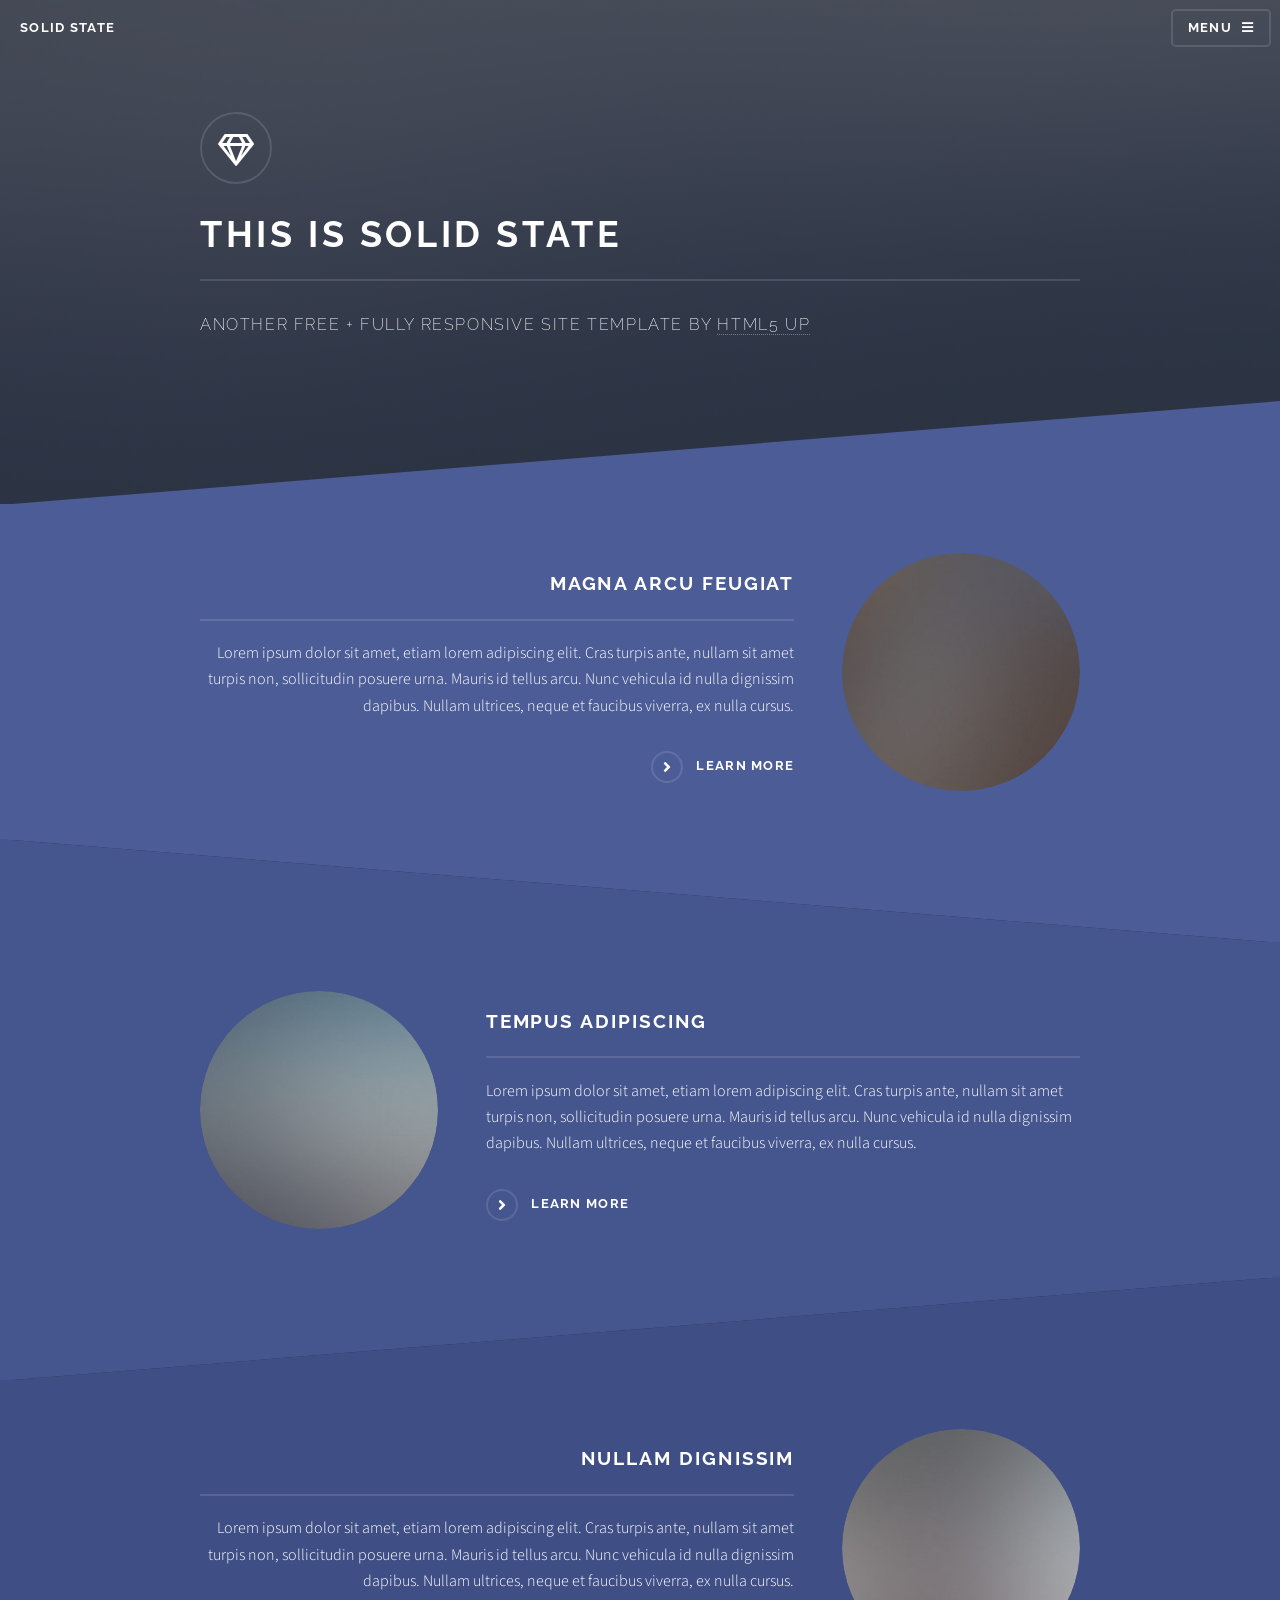
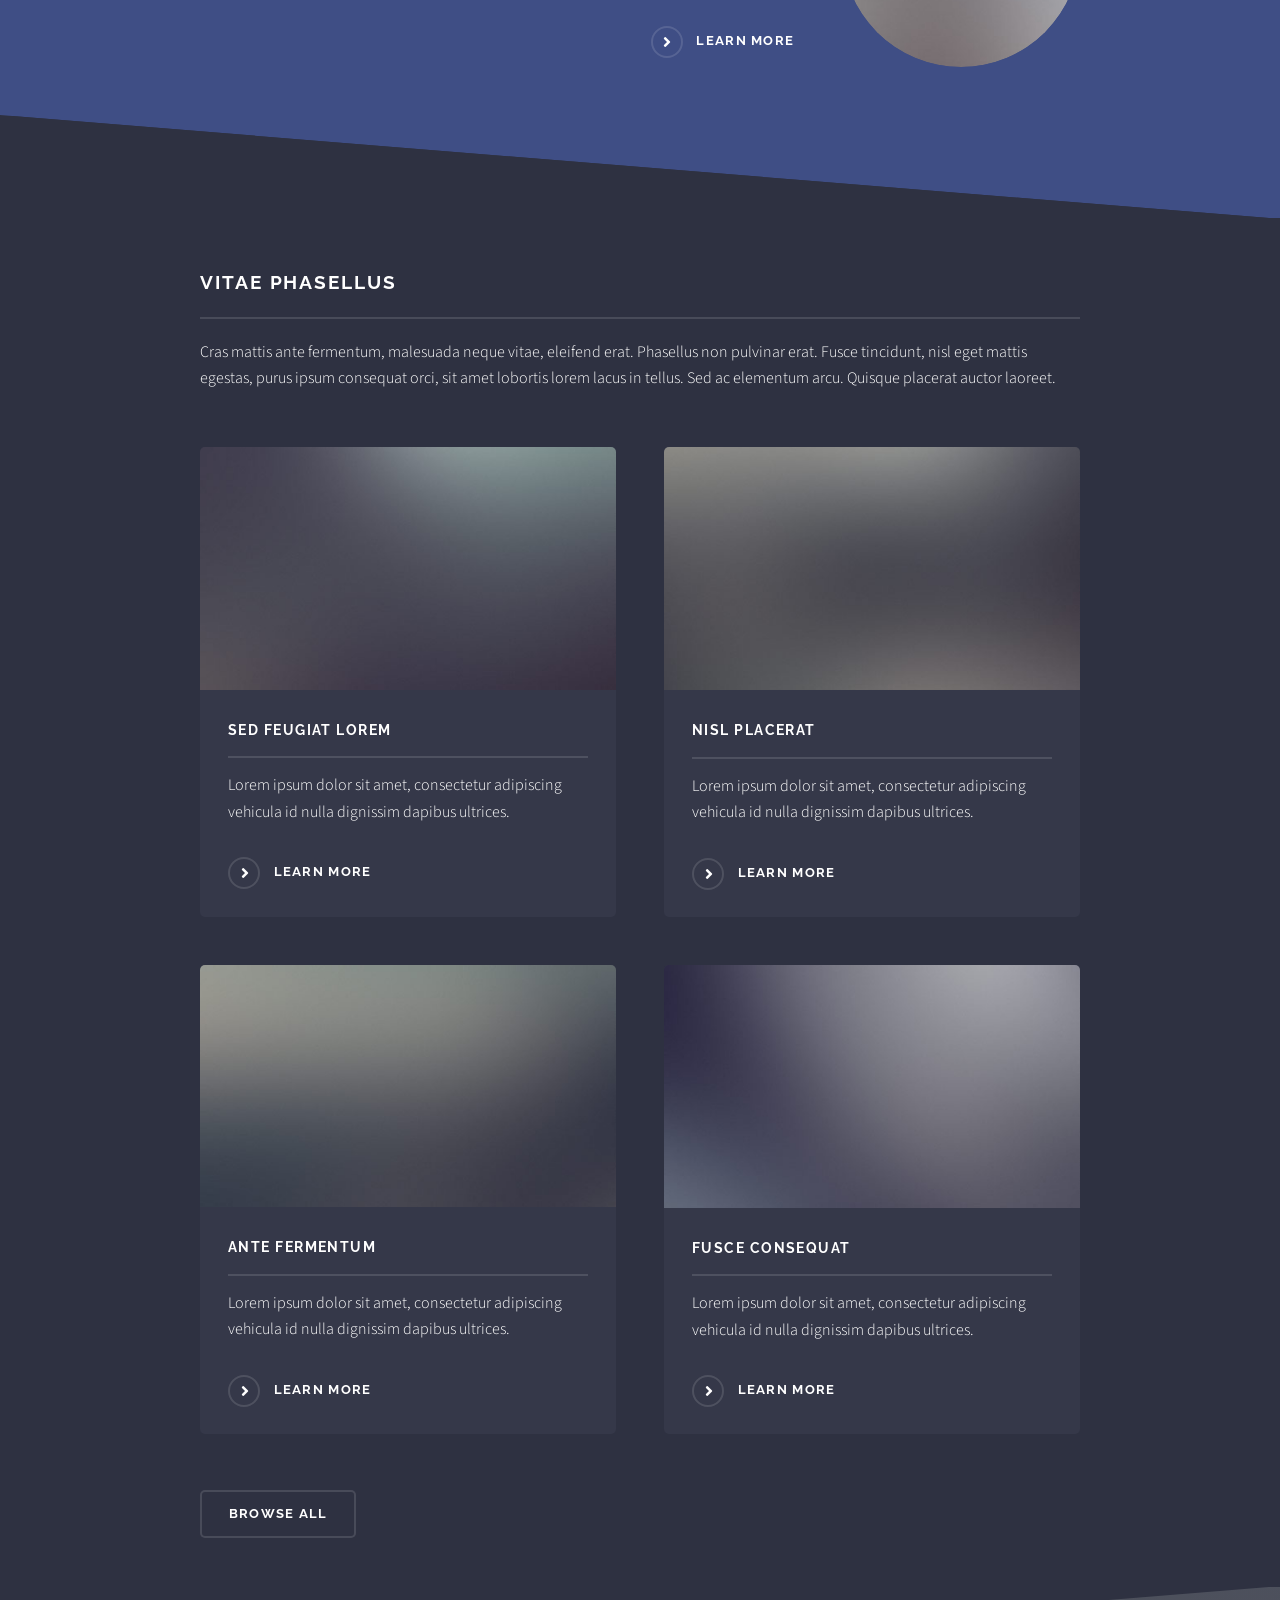
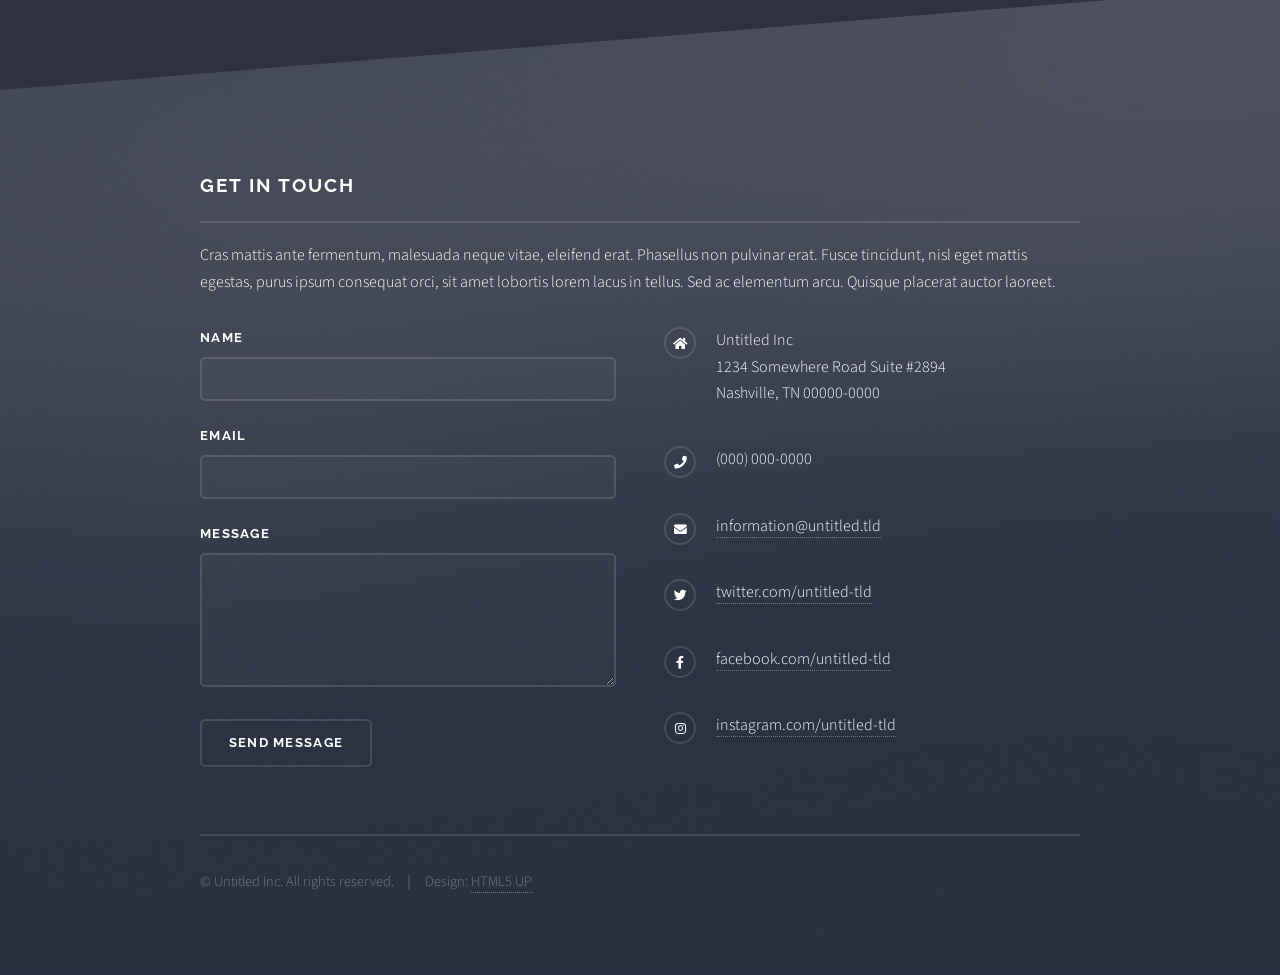
==== index.html @ 50a3f814 "First Test" ====
<!DOCTYPE HTML>
<!--
	Solid State by HTML5 UP
	html5up.net | @ajlkn
	Free for personal and commercial use under the CCA 3.0 license (html5up.net/license)
-->
<html>
	<head>
		<title>Solid State by HTML5 UP</title>
		<meta charset="utf-8" />
		<meta name="viewport" content="width=device-width, initial-scale=1, user-scalable=no" />
		<link rel="stylesheet" href="assets/css/main.css" />
		<noscript><link rel="stylesheet" href="assets/css/noscript.css" /></noscript>
	</head>
	<body class="is-preload">

		<!-- Page Wrapper -->
			<div id="page-wrapper">

				<!-- Header -->
					<header id="header" class="alt">
						<h1><a href="index.html">Solid State</a></h1>
						<nav>
							<a href="#menu">Menu</a>
						</nav>
					</header>

				<!-- Menu -->
					<nav id="menu">
						<div class="inner">
							<h2>Menu</h2>
							<ul class="links">
								<li><a href="index.html">Home</a></li>
								<li><a href="generic.html">Generic</a></li>
								<li><a href="elements.html">Elements</a></li>
								<li><a href="#">Log In</a></li>
								<li><a href="#">Sign Up</a></li>
							</ul>
							<a href="#" class="close">Close</a>
						</div>
					</nav>

				<!-- Banner -->
					<section id="banner">
						<div class="inner">
							<div class="logo"><span class="icon fa-gem"></span></div>
							<h2>This is Solid State</h2>
							<p>Another free + fully responsive site template by <a href="http://html5up.net">HTML5 UP</a></p>
						</div>
					</section>

				<!-- Wrapper -->
					<section id="wrapper">

						<!-- One -->
							<section id="one" class="wrapper spotlight style1">
								<div class="inner">
									<a href="#" class="image"><img src="images/pic01.jpg" alt="" /></a>
									<div class="content">
										<h2 class="major">Magna arcu feugiat</h2>
										<p>Lorem ipsum dolor sit amet, etiam lorem adipiscing elit. Cras turpis ante, nullam sit amet turpis non, sollicitudin posuere urna. Mauris id tellus arcu. Nunc vehicula id nulla dignissim dapibus. Nullam ultrices, neque et faucibus viverra, ex nulla cursus.</p>
										<a href="#" class="special">Learn more</a>
									</div>
								</div>
							</section>

						<!-- Two -->
							<section id="two" class="wrapper alt spotlight style2">
								<div class="inner">
									<a href="#" class="image"><img src="images/pic02.jpg" alt="" /></a>
									<div class="content">
										<h2 class="major">Tempus adipiscing</h2>
										<p>Lorem ipsum dolor sit amet, etiam lorem adipiscing elit. Cras turpis ante, nullam sit amet turpis non, sollicitudin posuere urna. Mauris id tellus arcu. Nunc vehicula id nulla dignissim dapibus. Nullam ultrices, neque et faucibus viverra, ex nulla cursus.</p>
										<a href="#" class="special">Learn more</a>
									</div>
								</div>
							</section>

						<!-- Three -->
							<section id="three" class="wrapper spotlight style3">
								<div class="inner">
									<a href="#" class="image"><img src="images/pic03.jpg" alt="" /></a>
									<div class="content">
										<h2 class="major">Nullam dignissim</h2>
										<p>Lorem ipsum dolor sit amet, etiam lorem adipiscing elit. Cras turpis ante, nullam sit amet turpis non, sollicitudin posuere urna. Mauris id tellus arcu. Nunc vehicula id nulla dignissim dapibus. Nullam ultrices, neque et faucibus viverra, ex nulla cursus.</p>
										<a href="#" class="special">Learn more</a>
									</div>
								</div>
							</section>

						<!-- Four -->
							<section id="four" class="wrapper alt style1">
								<div class="inner">
									<h2 class="major">Vitae phasellus</h2>
									<p>Cras mattis ante fermentum, malesuada neque vitae, eleifend erat. Phasellus non pulvinar erat. Fusce tincidunt, nisl eget mattis egestas, purus ipsum consequat orci, sit amet lobortis lorem lacus in tellus. Sed ac elementum arcu. Quisque placerat auctor laoreet.</p>
									<section class="features">
										<article>
											<a href="#" class="image"><img src="images/pic04.jpg" alt="" /></a>
											<h3 class="major">Sed feugiat lorem</h3>
											<p>Lorem ipsum dolor sit amet, consectetur adipiscing vehicula id nulla dignissim dapibus ultrices.</p>
											<a href="#" class="special">Learn more</a>
										</article>
										<article>
											<a href="#" class="image"><img src="images/pic05.jpg" alt="" /></a>
											<h3 class="major">Nisl placerat</h3>
											<p>Lorem ipsum dolor sit amet, consectetur adipiscing vehicula id nulla dignissim dapibus ultrices.</p>
											<a href="#" class="special">Learn more</a>
										</article>
										<article>
											<a href="#" class="image"><img src="images/pic06.jpg" alt="" /></a>
											<h3 class="major">Ante fermentum</h3>
											<p>Lorem ipsum dolor sit amet, consectetur adipiscing vehicula id nulla dignissim dapibus ultrices.</p>
											<a href="#" class="special">Learn more</a>
										</article>
										<article>
											<a href="#" class="image"><img src="images/pic07.jpg" alt="" /></a>
											<h3 class="major">Fusce consequat</h3>
											<p>Lorem ipsum dolor sit amet, consectetur adipiscing vehicula id nulla dignissim dapibus ultrices.</p>
											<a href="#" class="special">Learn more</a>
										</article>
									</section>
									<ul class="actions">
										<li><a href="#" class="button">Browse All</a></li>
									</ul>
								</div>
							</section>

					</section>

				<!-- Footer -->
					<section id="footer">
						<div class="inner">
							<h2 class="major">Get in touch</h2>
							<p>Cras mattis ante fermentum, malesuada neque vitae, eleifend erat. Phasellus non pulvinar erat. Fusce tincidunt, nisl eget mattis egestas, purus ipsum consequat orci, sit amet lobortis lorem lacus in tellus. Sed ac elementum arcu. Quisque placerat auctor laoreet.</p>
							<form method="post" action="#">
								<div class="fields">
									<div class="field">
										<label for="name">Name</label>
										<input type="text" name="name" id="name" />
									</div>
									<div class="field">
										<label for="email">Email</label>
										<input type="email" name="email" id="email" />
									</div>
									<div class="field">
										<label for="message">Message</label>
										<textarea name="message" id="message" rows="4"></textarea>
									</div>
								</div>
								<ul class="actions">
									<li><input type="submit" value="Send Message" /></li>
								</ul>
							</form>
							<ul class="contact">
								<li class="icon solid fa-home">
									Untitled Inc<br />
									1234 Somewhere Road Suite #2894<br />
									Nashville, TN 00000-0000
								</li>
								<li class="icon solid fa-phone">(000) 000-0000</li>
								<li class="icon solid fa-envelope"><a href="#">information@untitled.tld</a></li>
								<li class="icon brands fa-twitter"><a href="#">twitter.com/untitled-tld</a></li>
								<li class="icon brands fa-facebook-f"><a href="#">facebook.com/untitled-tld</a></li>
								<li class="icon brands fa-instagram"><a href="#">instagram.com/untitled-tld</a></li>
							</ul>
							<ul class="copyright">
								<li>&copy; Untitled Inc. All rights reserved.</li><li>Design: <a href="http://html5up.net">HTML5 UP</a></li>
							</ul>
						</div>
					</section>

			</div>

		<!-- Scripts -->
			<script src="assets/js/jquery.min.js"></script>
			<script src="assets/js/jquery.scrollex.min.js"></script>
			<script src="assets/js/browser.min.js"></script>
			<script src="assets/js/breakpoints.min.js"></script>
			<script src="assets/js/util.js"></script>
			<script src="assets/js/main.js"></script>

	</body>
</html>
---- assets/css/main.css ----
@import url(fontawesome-all.min.css);
@import url("https://fonts.googleapis.com/css?family=Raleway:200,700|Source+Sans+Pro:300,600,300italic,600italic");

/*
	Solid State by HTML5 UP
	html5up.net | @ajlkn
	Free for personal and commercial use under the CCA 3.0 license (html5up.net/license)
*/

html, body, div, span, applet, object,
iframe, h1, h2, h3, h4, h5, h6, p, blockquote,
pre, a, abbr, acronym, address, big, cite,
code, del, dfn, em, img, ins, kbd, q, s, samp,
small, strike, strong, sub, sup, tt, var, b,
u, i, center, dl, dt, dd, ol, ul, li, fieldset,
form, label, legend, table, caption, tbody,
tfoot, thead, tr, th, td, article, aside,
canvas, details, embed, figure, figcaption,
footer, header, hgroup, menu, nav, output, ruby,
section, summary, time, mark, audio, video {
	margin: 0;
	padding: 0;
	border: 0;
	font-size: 100%;
	font: inherit;
	vertical-align: baseline;}

article, aside, details, figcaption, figure,
footer, header, hgroup, menu, nav, section {
	display: block;}

body {
	line-height: 1;
}

ol, ul {
	list-style: none;
}

blockquote, q {
	quotes: none;
}

	blockquote:before, blockquote:after, q:before, q:after {
		content: '';
		content: none;
	}

table {
	border-collapse: collapse;
	border-spacing: 0;
}

body {
	-webkit-text-size-adjust: none;
}

mark {
	background-color: transparent;
	color: inherit;
}

input::-moz-focus-inner {
	border: 0;
	padding: 0;
}

input, select, textarea {
	-moz-appearance: none;
	-webkit-appearance: none;
	-ms-appearance: none;
	appearance: none;
}

/* Basic */

	@-ms-viewport {
		width: device-width;
	}

	body {
		-ms-overflow-style: scrollbar;
	}

	@media screen and (max-width: 480px) {

		html, body {
			min-width: 320px;
		}

	}

	html {
		box-sizing: border-box;
	}

	*, *:before, *:after {
		box-sizing: inherit;
	}

	body {
		background-color: #2e3141;
		background-image: linear-gradient(to top, rgba(46, 49, 65, 0.8), rgba(46, 49, 65, 0.8)), url("../../images/bg.jpg");
		background-size: auto, cover;
		background-attachment: fixed, fixed;
		background-position: center, center;
	}

		body.is-preload *, body.is-preload *:before, body.is-preload *:after {
			-moz-animation: none !important;
			-webkit-animation: none !important;
			-ms-animation: none !important;
			animation: none !important;
			-moz-transition: none !important;
			-webkit-transition: none !important;
			-ms-transition: none !important;
			transition: none !important;
		}

/* Type */

	body, input, select, textarea {
		color: #ffffff;
		font-family: "Source Sans Pro", Helvetica, sans-serif;
		font-size: 16.5pt;
		font-weight: 300;
		line-height: 1.65;
	}

		@media screen and (max-width: 1680px) {

			body, input, select, textarea {
				font-size: 13pt;
			}

		}

		@media screen and (max-width: 1280px) {

			body, input, select, textarea {
				font-size: 12pt;
			}

		}

		@media screen and (max-width: 980px) {

			body, input, select, textarea {
				font-size: 12pt;
			}

		}

		@media screen and (max-width: 736px) {

			body, input, select, textarea {
				font-size: 12pt;
			}

		}

		@media screen and (max-width: 480px) {

			body, input, select, textarea {
				font-size: 12pt;
			}

		}

	a {
		-moz-transition: color 0.2s ease-in-out, border-bottom-color 0.2s ease-in-out;
		-webkit-transition: color 0.2s ease-in-out, border-bottom-color 0.2s ease-in-out;
		-ms-transition: color 0.2s ease-in-out, border-bottom-color 0.2s ease-in-out;
		transition: color 0.2s ease-in-out, border-bottom-color 0.2s ease-in-out;
		border-bottom: dotted 1px rgba(255, 255, 255, 0.35);
		color: #ffffff;
		text-decoration: none;
	}

		a:hover {
			border-bottom-color: transparent;
			color: #ffffff !important;
		}

		a.special:not(.button) {
			text-decoration: none;
			border-bottom: 0;
			display: block;
			font-family: Raleway, Helvetica, sans-serif;
			font-size: 0.8em;
			font-weight: 700;
			letter-spacing: 0.1em;
			margin: 0 0 2em 0;
			text-transform: uppercase;
		}

			a.special:not(.button):before {
				-moz-osx-font-smoothing: grayscale;
				-webkit-font-smoothing: antialiased;
				display: inline-block;
				font-style: normal;
				font-variant: normal;
				text-rendering: auto;
				line-height: 1;
				text-transform: none !important;
				font-family: 'Font Awesome 5 Free';
				font-weight: 900;
			}

			a.special:not(.button):before {
				-moz-transition: background-color 0.2s ease-in-out;
				-webkit-transition: background-color 0.2s ease-in-out;
				-ms-transition: background-color 0.2s ease-in-out;
				transition: background-color 0.2s ease-in-out;
				border-radius: 100%;
				border: solid 2px rgba(255, 255, 255, 0.125);
				content: '\f105';
				display: inline-block;
				font-size: 1.25em;
				height: 2em;
				line-height: 1.75em;
				margin-right: 0.85em;
				text-align: center;
				text-indent: 0.15em;
				vertical-align: middle;
				width: 2em;
			}

			a.special:not(.button):hover:before {
				background-color: rgba(255, 255, 255, 0.025);
			}

			a.special:not(.button):active:before {
				background-color: rgba(255, 255, 255, 0.075);
			}

	strong, b {
		color: #ffffff;
		font-weight: 600;
	}

	em, i {
		font-style: italic;
	}

	p {
		margin: 0 0 2em 0;
	}

	h1, h2, h3, h4, h5, h6 {
		color: #ffffff;
		font-family: Raleway, Helvetica, sans-serif;
		font-weight: 700;
		letter-spacing: 0.1em;
		margin: 0 0 1em 0;
		text-transform: uppercase;
	}

		h1 a, h2 a, h3 a, h4 a, h5 a, h6 a {
			color: inherit;
			text-decoration: none;
			border-bottom: 0;
		}

		h1 span, h2 span, h3 span, h4 span, h5 span, h6 span {
			font-weight: 200;
		}

		h1.major, h2.major, h3.major, h4.major, h5.major, h6.major {
			padding-bottom: 1em;
			border-bottom: solid 2px rgba(255, 255, 255, 0.125);
		}

	h2 {
		font-size: 1.2em;
	}

	h3 {
		font-size: 0.9em;
	}

	h4 {
		font-size: 0.7em;
	}

	h5 {
		font-size: 0.7em;
	}

	h6 {
		font-size: 0.7em;
	}

	@media screen and (max-width: 736px) {

		h2 {
			font-size: 1em;
		}

		h3 {
			font-size: 0.8em;
		}

	}

	sub {
		font-size: 0.8em;
		position: relative;
		top: 0.5em;
	}

	sup {
		font-size: 0.8em;
		position: relative;
		top: -0.5em;
	}

	blockquote {
		border-left: solid 4px rgba(255, 255, 255, 0.125);
		font-style: italic;
		margin: 0 0 2em 0;
		padding: 0.5em 0 0.5em 2em;
	}

	code {
		background: rgba(255, 255, 255, 0.025);
		border-radius: 5px;
		border: solid 2px rgba(255, 255, 255, 0.125);
		font-family: "Courier New", monospace;
		font-size: 0.9em;
		margin: 0 0.25em;
		padding: 0.25em 0.65em;
	}

	pre {
		-webkit-overflow-scrolling: touch;
		font-family: "Courier New", monospace;
		font-size: 0.9em;
		margin: 0 0 2em 0;
	}

		pre code {
			display: block;
			line-height: 1.75em;
			padding: 1em 1.5em;
			overflow-x: auto;
		}

	hr {
		border: 0;
		border-bottom: solid 2px rgba(255, 255, 255, 0.125);
		margin: 2.5em 0;
	}

		hr.major {
			margin: 4em 0;
		}

	.align-left {
		text-align: left;
	}

	.align-center {
		text-align: center;
	}

	.align-right {
		text-align: right;
	}

/* Row */

	.row {
		display: flex;
		flex-wrap: wrap;
		box-sizing: border-box;
		align-items: stretch;
	}

		.row > * {
			box-sizing: border-box;
		}

		.row.gtr-uniform > * > :last-child {
			margin-bottom: 0;
		}

		.row.aln-left {
			justify-content: flex-start;
		}

		.row.aln-center {
			justify-content: center;
		}

		.row.aln-right {
			justify-content: flex-end;
		}

		.row.aln-top {
			align-items: flex-start;
		}

		.row.aln-middle {
			align-items: center;
		}

		.row.aln-bottom {
			align-items: flex-end;
		}

		.row > .imp {
			order: -1;
		}

		.row > .col-1 {
			width: 8.33333%;
		}

		.row > .off-1 {
			margin-left: 8.33333%;
		}

		.row > .col-2 {
			width: 16.66667%;
		}

		.row > .off-2 {
			margin-left: 16.66667%;
		}

		.row > .col-3 {
			width: 25%;
		}

		.row > .off-3 {
			margin-left: 25%;
		}

		.row > .col-4 {
			width: 33.33333%;
		}

		.row > .off-4 {
			margin-left: 33.33333%;
		}

		.row > .col-5 {
			width: 41.66667%;
		}

		.row > .off-5 {
			margin-left: 41.66667%;
		}

		.row > .col-6 {
			width: 50%;
		}

		.row > .off-6 {
			margin-left: 50%;
		}

		.row > .col-7 {
			width: 58.33333%;
		}

		.row > .off-7 {
			margin-left: 58.33333%;
		}

		.row > .col-8 {
			width: 66.66667%;
		}

		.row > .off-8 {
			margin-left: 66.66667%;
		}

		.row > .col-9 {
			width: 75%;
		}

		.row > .off-9 {
			margin-left: 75%;
		}

		.row > .col-10 {
			width: 83.33333%;
		}

		.row > .off-10 {
			margin-left: 83.33333%;
		}

		.row > .col-11 {
			width: 91.66667%;
		}

		.row > .off-11 {
			margin-left: 91.66667%;
		}

		.row > .col-12 {
			width: 100%;
		}

		.row > .off-12 {
			margin-left: 100%;
		}

		.row.gtr-0 {
			margin-top: 0;
			margin-left: 0em;
		}

			.row.gtr-0 > * {
				padding: 0 0 0 0em;
			}

			.row.gtr-0.gtr-uniform {
				margin-top: 0em;
			}

				.row.gtr-0.gtr-uniform > * {
					padding-top: 0em;
				}

		.row.gtr-25 {
			margin-top: 0;
			margin-left: -0.4375em;
		}

			.row.gtr-25 > * {
				padding: 0 0 0 0.4375em;
			}

			.row.gtr-25.gtr-uniform {
				margin-top: -0.4375em;
			}

				.row.gtr-25.gtr-uniform > * {
					padding-top: 0.4375em;
				}

		.row.gtr-50 {
			margin-top: 0;
			margin-left: -0.875em;
		}

			.row.gtr-50 > * {
				padding: 0 0 0 0.875em;
			}

			.row.gtr-50.gtr-uniform {
				margin-top: -0.875em;
			}

				.row.gtr-50.gtr-uniform > * {
					padding-top: 0.875em;
				}

		.row {
			margin-top: 0;
			margin-left: -1.75em;
		}

			.row > * {
				padding: 0 0 0 1.75em;
			}

			.row.gtr-uniform {
				margin-top: -1.75em;
			}

				.row.gtr-uniform > * {
					padding-top: 1.75em;
				}

		.row.gtr-150 {
			margin-top: 0;
			margin-left: -2.625em;
		}

			.row.gtr-150 > * {
				padding: 0 0 0 2.625em;
			}

			.row.gtr-150.gtr-uniform {
				margin-top: -2.625em;
			}

				.row.gtr-150.gtr-uniform > * {
					padding-top: 2.625em;
				}

		.row.gtr-200 {
			margin-top: 0;
			margin-left: -3.5em;
		}

			.row.gtr-200 > * {
				padding: 0 0 0 3.5em;
			}

			.row.gtr-200.gtr-uniform {
				margin-top: -3.5em;
			}

				.row.gtr-200.gtr-uniform > * {
					padding-top: 3.5em;
				}

		@media screen and (max-width: 1680px) {

			.row {
				display: flex;
				flex-wrap: wrap;
				box-sizing: border-box;
				align-items: stretch;
			}

				.row > * {
					box-sizing: border-box;
				}

				.row.gtr-uniform > * > :last-child {
					margin-bottom: 0;
				}

				.row.aln-left {
					justify-content: flex-start;
				}

				.row.aln-center {
					justify-content: center;
				}

				.row.aln-right {
					justify-content: flex-end;
				}

				.row.aln-top {
					align-items: flex-start;
				}

				.row.aln-middle {
					align-items: center;
				}

				.row.aln-bottom {
					align-items: flex-end;
				}

				.row > .imp-xlarge {
					order: -1;
				}

				.row > .col-1-xlarge {
					width: 8.33333%;
				}

				.row > .off-1-xlarge {
					margin-left: 8.33333%;
				}

				.row > .col-2-xlarge {
					width: 16.66667%;
				}

				.row > .off-2-xlarge {
					margin-left: 16.66667%;
				}

				.row > .col-3-xlarge {
					width: 25%;
				}

				.row > .off-3-xlarge {
					margin-left: 25%;
				}

				.row > .col-4-xlarge {
					width: 33.33333%;
				}

				.row > .off-4-xlarge {
					margin-left: 33.33333%;
				}

				.row > .col-5-xlarge {
					width: 41.66667%;
				}

				.row > .off-5-xlarge {
					margin-left: 41.66667%;
				}

				.row > .col-6-xlarge {
					width: 50%;
				}

				.row > .off-6-xlarge {
					margin-left: 50%;
				}

				.row > .col-7-xlarge {
					width: 58.33333%;
				}

				.row > .off-7-xlarge {
					margin-left: 58.33333%;
				}

				.row > .col-8-xlarge {
					width: 66.66667%;
				}

				.row > .off-8-xlarge {
					margin-left: 66.66667%;
				}

				.row > .col-9-xlarge {
					width: 75%;
				}

				.row > .off-9-xlarge {
					margin-left: 75%;
				}

				.row > .col-10-xlarge {
					width: 83.33333%;
				}

				.row > .off-10-xlarge {
					margin-left: 83.33333%;
				}

				.row > .col-11-xlarge {
					width: 91.66667%;
				}

				.row > .off-11-xlarge {
					margin-left: 91.66667%;
				}

				.row > .col-12-xlarge {
					width: 100%;
				}

				.row > .off-12-xlarge {
					margin-left: 100%;
				}

				.row.gtr-0 {
					margin-top: 0;
					margin-left: 0em;
				}

					.row.gtr-0 > * {
						padding: 0 0 0 0em;
					}

					.row.gtr-0.gtr-uniform {
						margin-top: 0em;
					}

						.row.gtr-0.gtr-uniform > * {
							padding-top: 0em;
						}

				.row.gtr-25 {
					margin-top: 0;
					margin-left: -0.4375em;
				}

					.row.gtr-25 > * {
						padding: 0 0 0 0.4375em;
					}

					.row.gtr-25.gtr-uniform {
						margin-top: -0.4375em;
					}

						.row.gtr-25.gtr-uniform > * {
							padding-top: 0.4375em;
						}

				.row.gtr-50 {
					margin-top: 0;
					margin-left: -0.875em;
				}

					.row.gtr-50 > * {
						padding: 0 0 0 0.875em;
					}

					.row.gtr-50.gtr-uniform {
						margin-top: -0.875em;
					}

						.row.gtr-50.gtr-uniform > * {
							padding-top: 0.875em;
						}

				.row {
					margin-top: 0;
					margin-left: -1.75em;
				}

					.row > * {
						padding: 0 0 0 1.75em;
					}

					.row.gtr-uniform {
						margin-top: -1.75em;
					}

						.row.gtr-uniform > * {
							padding-top: 1.75em;
						}

				.row.gtr-150 {
					margin-top: 0;
					margin-left: -2.625em;
				}

					.row.gtr-150 > * {
						padding: 0 0 0 2.625em;
					}

					.row.gtr-150.gtr-uniform {
						margin-top: -2.625em;
					}

						.row.gtr-150.gtr-uniform > * {
							padding-top: 2.625em;
						}

				.row.gtr-200 {
					margin-top: 0;
					margin-left: -3.5em;
				}

					.row.gtr-200 > * {
						padding: 0 0 0 3.5em;
					}

					.row.gtr-200.gtr-uniform {
						margin-top: -3.5em;
					}

						.row.gtr-200.gtr-uniform > * {
							padding-top: 3.5em;
						}

		}

		@media screen and (max-width: 1280px) {

			.row {
				display: flex;
				flex-wrap: wrap;
				box-sizing: border-box;
				align-items: stretch;
			}

				.row > * {
					box-sizing: border-box;
				}

				.row.gtr-uniform > * > :last-child {
					margin-bottom: 0;
				}

				.row.aln-left {
					justify-content: flex-start;
				}

				.row.aln-center {
					justify-content: center;
				}

				.row.aln-right {
					justify-content: flex-end;
				}

				.row.aln-top {
					align-items: flex-start;
				}

				.row.aln-middle {
					align-items: center;
				}

				.row.aln-bottom {
					align-items: flex-end;
				}

				.row > .imp-large {
					order: -1;
				}

				.row > .col-1-large {
					width: 8.33333%;
				}

				.row > .off-1-large {
					margin-left: 8.33333%;
				}

				.row > .col-2-large {
					width: 16.66667%;
				}

				.row > .off-2-large {
					margin-left: 16.66667%;
				}

				.row > .col-3-large {
					width: 25%;
				}

				.row > .off-3-large {
					margin-left: 25%;
				}

				.row > .col-4-large {
					width: 33.33333%;
				}

				.row > .off-4-large {
					margin-left: 33.33333%;
				}

				.row > .col-5-large {
					width: 41.66667%;
				}

				.row > .off-5-large {
					margin-left: 41.66667%;
				}

				.row > .col-6-large {
					width: 50%;
				}

				.row > .off-6-large {
					margin-left: 50%;
				}

				.row > .col-7-large {
					width: 58.33333%;
				}

				.row > .off-7-large {
					margin-left: 58.33333%;
				}

				.row > .col-8-large {
					width: 66.66667%;
				}

				.row > .off-8-large {
					margin-left: 66.66667%;
				}

				.row > .col-9-large {
					width: 75%;
				}

				.row > .off-9-large {
					margin-left: 75%;
				}

				.row > .col-10-large {
					width: 83.33333%;
				}

				.row > .off-10-large {
					margin-left: 83.33333%;
				}

				.row > .col-11-large {
					width: 91.66667%;
				}

				.row > .off-11-large {
					margin-left: 91.66667%;
				}

				.row > .col-12-large {
					width: 100%;
				}

				.row > .off-12-large {
					margin-left: 100%;
				}

				.row.gtr-0 {
					margin-top: 0;
					margin-left: 0em;
				}

					.row.gtr-0 > * {
						padding: 0 0 0 0em;
					}

					.row.gtr-0.gtr-uniform {
						margin-top: 0em;
					}

						.row.gtr-0.gtr-uniform > * {
							padding-top: 0em;
						}

				.row.gtr-25 {
					margin-top: 0;
					margin-left: -0.4375em;
				}

					.row.gtr-25 > * {
						padding: 0 0 0 0.4375em;
					}

					.row.gtr-25.gtr-uniform {
						margin-top: -0.4375em;
					}

						.row.gtr-25.gtr-uniform > * {
							padding-top: 0.4375em;
						}

				.row.gtr-50 {
					margin-top: 0;
					margin-left: -0.875em;
				}

					.row.gtr-50 > * {
						padding: 0 0 0 0.875em;
					}

					.row.gtr-50.gtr-uniform {
						margin-top: -0.875em;
					}

						.row.gtr-50.gtr-uniform > * {
							padding-top: 0.875em;
						}

				.row {
					margin-top: 0;
					margin-left: -1.75em;
				}

					.row > * {
						padding: 0 0 0 1.75em;
					}

					.row.gtr-uniform {
						margin-top: -1.75em;
					}

						.row.gtr-uniform > * {
							padding-top: 1.75em;
						}

				.row.gtr-150 {
					margin-top: 0;
					margin-left: -2.625em;
				}

					.row.gtr-150 > * {
						padding: 0 0 0 2.625em;
					}

					.row.gtr-150.gtr-uniform {
						margin-top: -2.625em;
					}

						.row.gtr-150.gtr-uniform > * {
							padding-top: 2.625em;
						}

				.row.gtr-200 {
					margin-top: 0;
					margin-left: -3.5em;
				}

					.row.gtr-200 > * {
						padding: 0 0 0 3.5em;
					}

					.row.gtr-200.gtr-uniform {
						margin-top: -3.5em;
					}

						.row.gtr-200.gtr-uniform > * {
							padding-top: 3.5em;
						}

		}

		@media screen and (max-width: 980px) {

			.row {
				display: flex;
				flex-wrap: wrap;
				box-sizing: border-box;
				align-items: stretch;
			}

				.row > * {
					box-sizing: border-box;
				}

				.row.gtr-uniform > * > :last-child {
					margin-bottom: 0;
				}

				.row.aln-left {
					justify-content: flex-start;
				}

				.row.aln-center {
					justify-content: center;
				}

				.row.aln-right {
					justify-content: flex-end;
				}

				.row.aln-top {
					align-items: flex-start;
				}

				.row.aln-middle {
					align-items: center;
				}

				.row.aln-bottom {
					align-items: flex-end;
				}

				.row > .imp-medium {
					order: -1;
				}

				.row > .col-1-medium {
					width: 8.33333%;
				}

				.row > .off-1-medium {
					margin-left: 8.33333%;
				}

				.row > .col-2-medium {
					width: 16.66667%;
				}

				.row > .off-2-medium {
					margin-left: 16.66667%;
				}

				.row > .col-3-medium {
					width: 25%;
				}

				.row > .off-3-medium {
					margin-left: 25%;
				}

				.row > .col-4-medium {
					width: 33.33333%;
				}

				.row > .off-4-medium {
					margin-left: 33.33333%;
				}

				.row > .col-5-medium {
					width: 41.66667%;
				}

				.row > .off-5-medium {
					margin-left: 41.66667%;
				}

				.row > .col-6-medium {
					width: 50%;
				}

				.row > .off-6-medium {
					margin-left: 50%;
				}

				.row > .col-7-medium {
					width: 58.33333%;
				}

				.row > .off-7-medium {
					margin-left: 58.33333%;
				}

				.row > .col-8-medium {
					width: 66.66667%;
				}

				.row > .off-8-medium {
					margin-left: 66.66667%;
				}

				.row > .col-9-medium {
					width: 75%;
				}

				.row > .off-9-medium {
					margin-left: 75%;
				}

				.row > .col-10-medium {
					width: 83.33333%;
				}

				.row > .off-10-medium {
					margin-left: 83.33333%;
				}

				.row > .col-11-medium {
					width: 91.66667%;
				}

				.row > .off-11-medium {
					margin-left: 91.66667%;
				}

				.row > .col-12-medium {
					width: 100%;
				}

				.row > .off-12-medium {
					margin-left: 100%;
				}

				.row.gtr-0 {
					margin-top: 0;
					margin-left: 0em;
				}

					.row.gtr-0 > * {
						padding: 0 0 0 0em;
					}

					.row.gtr-0.gtr-uniform {
						margin-top: 0em;
					}

						.row.gtr-0.gtr-uniform > * {
							padding-top: 0em;
						}

				.row.gtr-25 {
					margin-top: 0;
					margin-left: -0.4375em;
				}

					.row.gtr-25 > * {
						padding: 0 0 0 0.4375em;
					}

					.row.gtr-25.gtr-uniform {
						margin-top: -0.4375em;
					}

						.row.gtr-25.gtr-uniform > * {
							padding-top: 0.4375em;
						}

				.row.gtr-50 {
					margin-top: 0;
					margin-left: -0.875em;
				}

					.row.gtr-50 > * {
						padding: 0 0 0 0.875em;
					}

					.row.gtr-50.gtr-uniform {
						margin-top: -0.875em;
					}

						.row.gtr-50.gtr-uniform > * {
							padding-top: 0.875em;
						}

				.row {
					margin-top: 0;
					margin-left: -1.75em;
				}

					.row > * {
						padding: 0 0 0 1.75em;
					}

					.row.gtr-uniform {
						margin-top: -1.75em;
					}

						.row.gtr-uniform > * {
							padding-top: 1.75em;
						}

				.row.gtr-150 {
					margin-top: 0;
					margin-left: -2.625em;
				}

					.row.gtr-150 > * {
						padding: 0 0 0 2.625em;
					}

					.row.gtr-150.gtr-uniform {
						margin-top: -2.625em;
					}

						.row.gtr-150.gtr-uniform > * {
							padding-top: 2.625em;
						}

				.row.gtr-200 {
					margin-top: 0;
					margin-left: -3.5em;
				}

					.row.gtr-200 > * {
						padding: 0 0 0 3.5em;
					}

					.row.gtr-200.gtr-uniform {
						margin-top: -3.5em;
					}

						.row.gtr-200.gtr-uniform > * {
							padding-top: 3.5em;
						}

		}

		@media screen and (max-width: 736px) {

			.row {
				display: flex;
				flex-wrap: wrap;
				box-sizing: border-box;
				align-items: stretch;
			}

				.row > * {
					box-sizing: border-box;
				}

				.row.gtr-uniform > * > :last-child {
					margin-bottom: 0;
				}

				.row.aln-left {
					justify-content: flex-start;
				}

				.row.aln-center {
					justify-content: center;
				}

				.row.aln-right {
					justify-content: flex-end;
				}

				.row.aln-top {
					align-items: flex-start;
				}

				.row.aln-middle {
					align-items: center;
				}

				.row.aln-bottom {
					align-items: flex-end;
				}

				.row > .imp-small {
					order: -1;
				}

				.row > .col-1-small {
					width: 8.33333%;
				}

				.row > .off-1-small {
					margin-left: 8.33333%;
				}

				.row > .col-2-small {
					width: 16.66667%;
				}

				.row > .off-2-small {
					margin-left: 16.66667%;
				}

				.row > .col-3-small {
					width: 25%;
				}

				.row > .off-3-small {
					margin-left: 25%;
				}

				.row > .col-4-small {
					width: 33.33333%;
				}

				.row > .off-4-small {
					margin-left: 33.33333%;
				}

				.row > .col-5-small {
					width: 41.66667%;
				}

				.row > .off-5-small {
					margin-left: 41.66667%;
				}

				.row > .col-6-small {
					width: 50%;
				}

				.row > .off-6-small {
					margin-left: 50%;
				}

				.row > .col-7-small {
					width: 58.33333%;
				}

				.row > .off-7-small {
					margin-left: 58.33333%;
				}

				.row > .col-8-small {
					width: 66.66667%;
				}

				.row > .off-8-small {
					margin-left: 66.66667%;
				}

				.row > .col-9-small {
					width: 75%;
				}

				.row > .off-9-small {
					margin-left: 75%;
				}

				.row > .col-10-small {
					width: 83.33333%;
				}

				.row > .off-10-small {
					margin-left: 83.33333%;
				}

				.row > .col-11-small {
					width: 91.66667%;
				}

				.row > .off-11-small {
					margin-left: 91.66667%;
				}

				.row > .col-12-small {
					width: 100%;
				}

				.row > .off-12-small {
					margin-left: 100%;
				}

				.row.gtr-0 {
					margin-top: 0;
					margin-left: 0em;
				}

					.row.gtr-0 > * {
						padding: 0 0 0 0em;
					}

					.row.gtr-0.gtr-uniform {
						margin-top: 0em;
					}

						.row.gtr-0.gtr-uniform > * {
							padding-top: 0em;
						}

				.row.gtr-25 {
					margin-top: 0;
					margin-left: -0.3125em;
				}

					.row.gtr-25 > * {
						padding: 0 0 0 0.3125em;
					}

					.row.gtr-25.gtr-uniform {
						margin-top: -0.3125em;
					}

						.row.gtr-25.gtr-uniform > * {
							padding-top: 0.3125em;
						}

				.row.gtr-50 {
					margin-top: 0;
					margin-left: -0.625em;
				}

					.row.gtr-50 > * {
						padding: 0 0 0 0.625em;
					}

					.row.gtr-50.gtr-uniform {
						margin-top: -0.625em;
					}

						.row.gtr-50.gtr-uniform > * {
							padding-top: 0.625em;
						}

				.row {
					margin-top: 0;
					margin-left: -1.25em;
				}

					.row > * {
						padding: 0 0 0 1.25em;
					}

					.row.gtr-uniform {
						margin-top: -1.25em;
					}

						.row.gtr-uniform > * {
							padding-top: 1.25em;
						}

				.row.gtr-150 {
					margin-top: 0;
					margin-left: -1.875em;
				}

					.row.gtr-150 > * {
						padding: 0 0 0 1.875em;
					}

					.row.gtr-150.gtr-uniform {
						margin-top: -1.875em;
					}

						.row.gtr-150.gtr-uniform > * {
							padding-top: 1.875em;
						}

				.row.gtr-200 {
					margin-top: 0;
					margin-left: -2.5em;
				}

					.row.gtr-200 > * {
						padding: 0 0 0 2.5em;
					}

					.row.gtr-200.gtr-uniform {
						margin-top: -2.5em;
					}

						.row.gtr-200.gtr-uniform > * {
							padding-top: 2.5em;
						}

		}

		@media screen and (max-width: 480px) {

			.row {
				display: flex;
				flex-wrap: wrap;
				box-sizing: border-box;
				align-items: stretch;
			}

				.row > * {
					box-sizing: border-box;
				}

				.row.gtr-uniform > * > :last-child {
					margin-bottom: 0;
				}

				.row.aln-left {
					justify-content: flex-start;
				}

				.row.aln-center {
					justify-content: center;
				}

				.row.aln-right {
					justify-content: flex-end;
				}

				.row.aln-top {
					align-items: flex-start;
				}

				.row.aln-middle {
					align-items: center;
				}

				.row.aln-bottom {
					align-items: flex-end;
				}

				.row > .imp-xsmall {
					order: -1;
				}

				.row > .col-1-xsmall {
					width: 8.33333%;
				}

				.row > .off-1-xsmall {
					margin-left: 8.33333%;
				}

				.row > .col-2-xsmall {
					width: 16.66667%;
				}

				.row > .off-2-xsmall {
					margin-left: 16.66667%;
				}

				.row > .col-3-xsmall {
					width: 25%;
				}

				.row > .off-3-xsmall {
					margin-left: 25%;
				}

				.row > .col-4-xsmall {
					width: 33.33333%;
				}

				.row > .off-4-xsmall {
					margin-left: 33.33333%;
				}

				.row > .col-5-xsmall {
					width: 41.66667%;
				}

				.row > .off-5-xsmall {
					margin-left: 41.66667%;
				}

				.row > .col-6-xsmall {
					width: 50%;
				}

				.row > .off-6-xsmall {
					margin-left: 50%;
				}

				.row > .col-7-xsmall {
					width: 58.33333%;
				}

				.row > .off-7-xsmall {
					margin-left: 58.33333%;
				}

				.row > .col-8-xsmall {
					width: 66.66667%;
				}

				.row > .off-8-xsmall {
					margin-left: 66.66667%;
				}

				.row > .col-9-xsmall {
					width: 75%;
				}

				.row > .off-9-xsmall {
					margin-left: 75%;
				}

				.row > .col-10-xsmall {
					width: 83.33333%;
				}

				.row > .off-10-xsmall {
					margin-left: 83.33333%;
				}

				.row > .col-11-xsmall {
					width: 91.66667%;
				}

				.row > .off-11-xsmall {
					margin-left: 91.66667%;
				}

				.row > .col-12-xsmall {
					width: 100%;
				}

				.row > .off-12-xsmall {
					margin-left: 100%;
				}

				.row.gtr-0 {
					margin-top: 0;
					margin-left: 0em;
				}

					.row.gtr-0 > * {
						padding: 0 0 0 0em;
					}

					.row.gtr-0.gtr-uniform {
						margin-top: 0em;
					}

						.row.gtr-0.gtr-uniform > * {
							padding-top: 0em;
						}

				.row.gtr-25 {
					margin-top: 0;
					margin-left: -0.3125em;
				}

					.row.gtr-25 > * {
						padding: 0 0 0 0.3125em;
					}

					.row.gtr-25.gtr-uniform {
						margin-top: -0.3125em;
					}

						.row.gtr-25.gtr-uniform > * {
							padding-top: 0.3125em;
						}

				.row.gtr-50 {
					margin-top: 0;
					margin-left: -0.625em;
				}

					.row.gtr-50 > * {
						padding: 0 0 0 0.625em;
					}

					.row.gtr-50.gtr-uniform {
						margin-top: -0.625em;
					}

						.row.gtr-50.gtr-uniform > * {
							padding-top: 0.625em;
						}

				.row {
					margin-top: 0;
					margin-left: -1.25em;
				}

					.row > * {
						padding: 0 0 0 1.25em;
					}

					.row.gtr-uniform {
						margin-top: -1.25em;
					}

						.row.gtr-uniform > * {
							padding-top: 1.25em;
						}

				.row.gtr-150 {
					margin-top: 0;
					margin-left: -1.875em;
				}

					.row.gtr-150 > * {
						padding: 0 0 0 1.875em;
					}

					.row.gtr-150.gtr-uniform {
						margin-top: -1.875em;
					}

						.row.gtr-150.gtr-uniform > * {
							padding-top: 1.875em;
						}

				.row.gtr-200 {
					margin-top: 0;
					margin-left: -2.5em;
				}

					.row.gtr-200 > * {
						padding: 0 0 0 2.5em;
					}

					.row.gtr-200.gtr-uniform {
						margin-top: -2.5em;
					}

						.row.gtr-200.gtr-uniform > * {
							padding-top: 2.5em;
						}

		}

		@media screen and (max-width: 360px) {

			.row {
				display: flex;
				flex-wrap: wrap;
				box-sizing: border-box;
				align-items: stretch;
			}

				.row > * {
					box-sizing: border-box;
				}

				.row.gtr-uniform > * > :last-child {
					margin-bottom: 0;
				}

				.row.aln-left {
					justify-content: flex-start;
				}

				.row.aln-center {
					justify-content: center;
				}

				.row.aln-right {
					justify-content: flex-end;
				}

				.row.aln-top {
					align-items: flex-start;
				}

				.row.aln-middle {
					align-items: center;
				}

				.row.aln-bottom {
					align-items: flex-end;
				}

				.row > .imp-xxsmall {
					order: -1;
				}

				.row > .col-1-xxsmall {
					width: 8.33333%;
				}

				.row > .off-1-xxsmall {
					margin-left: 8.33333%;
				}

				.row > .col-2-xxsmall {
					width: 16.66667%;
				}

				.row > .off-2-xxsmall {
					margin-left: 16.66667%;
				}

				.row > .col-3-xxsmall {
					width: 25%;
				}

				.row > .off-3-xxsmall {
					margin-left: 25%;
				}

				.row > .col-4-xxsmall {
					width: 33.33333%;
				}

				.row > .off-4-xxsmall {
					margin-left: 33.33333%;
				}

				.row > .col-5-xxsmall {
					width: 41.66667%;
				}

				.row > .off-5-xxsmall {
					margin-left: 41.66667%;
				}

				.row > .col-6-xxsmall {
					width: 50%;
				}

				.row > .off-6-xxsmall {
					margin-left: 50%;
				}

				.row > .col-7-xxsmall {
					width: 58.33333%;
				}

				.row > .off-7-xxsmall {
					margin-left: 58.33333%;
				}

				.row > .col-8-xxsmall {
					width: 66.66667%;
				}

				.row > .off-8-xxsmall {
					margin-left: 66.66667%;
				}

				.row > .col-9-xxsmall {
					width: 75%;
				}

				.row > .off-9-xxsmall {
					margin-left: 75%;
				}

				.row > .col-10-xxsmall {
					width: 83.33333%;
				}

				.row > .off-10-xxsmall {
					margin-left: 83.33333%;
				}

				.row > .col-11-xxsmall {
					width: 91.66667%;
				}

				.row > .off-11-xxsmall {
					margin-left: 91.66667%;
				}

				.row > .col-12-xxsmall {
					width: 100%;
				}

				.row > .off-12-xxsmall {
					margin-left: 100%;
				}

				.row.gtr-0 {
					margin-top: 0;
					margin-left: 0em;
				}

					.row.gtr-0 > * {
						padding: 0 0 0 0em;
					}

					.row.gtr-0.gtr-uniform {
						margin-top: 0em;
					}

						.row.gtr-0.gtr-uniform > * {
							padding-top: 0em;
						}

				.row.gtr-25 {
					margin-top: 0;
					margin-left: -0.3125em;
				}

					.row.gtr-25 > * {
						padding: 0 0 0 0.3125em;
					}

					.row.gtr-25.gtr-uniform {
						margin-top: -0.3125em;
					}

						.row.gtr-25.gtr-uniform > * {
							padding-top: 0.3125em;
						}

				.row.gtr-50 {
					margin-top: 0;
					margin-left: -0.625em;
				}

					.row.gtr-50 > * {
						padding: 0 0 0 0.625em;
					}

					.row.gtr-50.gtr-uniform {
						margin-top: -0.625em;
					}

						.row.gtr-50.gtr-uniform > * {
							padding-top: 0.625em;
						}

				.row {
					margin-top: 0;
					margin-left: -1.25em;
				}

					.row > * {
						padding: 0 0 0 1.25em;
					}

					.row.gtr-uniform {
						margin-top: -1.25em;
					}

						.row.gtr-uniform > * {
							padding-top: 1.25em;
						}

				.row.gtr-150 {
					margin-top: 0;
					margin-left: -1.875em;
				}

					.row.gtr-150 > * {
						padding: 0 0 0 1.875em;
					}

					.row.gtr-150.gtr-uniform {
						margin-top: -1.875em;
					}

						.row.gtr-150.gtr-uniform > * {
							padding-top: 1.875em;
						}

				.row.gtr-200 {
					margin-top: 0;
					margin-left: -2.5em;
				}

					.row.gtr-200 > * {
						padding: 0 0 0 2.5em;
					}

					.row.gtr-200.gtr-uniform {
						margin-top: -2.5em;
					}

						.row.gtr-200.gtr-uniform > * {
							padding-top: 2.5em;
						}

		}

/* Section/Article */

	section.special, article.special {
		text-align: center;
	}

/* Form */

	form {
		margin: 0 0 2em 0;
	}

		form > :last-child {
			margin-bottom: 0;
		}

		form > .fields {
			display: -moz-flex;
			display: -webkit-flex;
			display: -ms-flex;
			display: flex;
			-moz-flex-wrap: wrap;
			-webkit-flex-wrap: wrap;
			-ms-flex-wrap: wrap;
			flex-wrap: wrap;
			width: calc(100% + 3em);
			margin: -1.5em 0 2em -1.5em;
		}

			form > .fields > .field {
				-moz-flex-grow: 0;
				-webkit-flex-grow: 0;
				-ms-flex-grow: 0;
				flex-grow: 0;
				-moz-flex-shrink: 0;
				-webkit-flex-shrink: 0;
				-ms-flex-shrink: 0;
				flex-shrink: 0;
				padding: 1.5em 0 0 1.5em;
				width: calc(100% - 1.5em);
			}

				form > .fields > .field.half {
					width: calc(50% - 0.75em);
				}

				form > .fields > .field.third {
					width: calc(100%/3 - 0.5em);
				}

				form > .fields > .field.quarter {
					width: calc(25% - 0.375em);
				}

		@media screen and (max-width: 480px) {

			form > .fields {
				width: calc(100% + 3em);
				margin: -1.5em 0 2em -1.5em;
			}

				form > .fields > .field {
					padding: 1.5em 0 0 1.5em;
					width: calc(100% - 1.5em);
				}

					form > .fields > .field.half {
						width: calc(100% - 1.5em);
					}

					form > .fields > .field.third {
						width: calc(100% - 1.5em);
					}

					form > .fields > .field.quarter {
						width: calc(100% - 1.5em);
					}

		}

	label {
		color: #ffffff;
		display: block;
		font-family: Raleway, Helvetica, sans-serif;
		font-size: 0.8em;
		font-weight: 700;
		letter-spacing: 0.1em;
		margin: 0 0 0.7em 0;
		text-transform: uppercase;
	}

	input[type="text"],
	input[type="password"],
	input[type="email"],
	input[type="tel"],
	select,
	textarea {
		-moz-appearance: none;
		-webkit-appearance: none;
		-ms-appearance: none;
		appearance: none;
		background: rgba(255, 255, 255, 0.025);
		border-radius: 5px;
		border: none;
		border: solid 2px rgba(255, 255, 255, 0.125);
		color: inherit;
		display: block;
		outline: 0;
		padding: 0 1em;
		text-decoration: none;
		width: 100%;
	}

		input[type="text"]:invalid,
		input[type="password"]:invalid,
		input[type="email"]:invalid,
		input[type="tel"]:invalid,
		select:invalid,
		textarea:invalid {
			box-shadow: none;
		}

		input[type="text"]:focus,
		input[type="password"]:focus,
		input[type="email"]:focus,
		input[type="tel"]:focus,
		select:focus,
		textarea:focus {
			border-color: #5b6ba6;
		}

	select {
		background-image: url("data:image/svg+xml;charset=utf8,%3Csvg xmlns='http://www.w3.org/2000/svg' width='40' height='40' preserveAspectRatio='none' viewBox='0 0 40 40'%3E%3Cpath d='M9.4,12.3l10.4,10.4l10.4-10.4c0.2-0.2,0.5-0.4,0.9-0.4c0.3,0,0.6,0.1,0.9,0.4l3.3,3.3c0.2,0.2,0.4,0.5,0.4,0.9 c0,0.4-0.1,0.6-0.4,0.9L20.7,31.9c-0.2,0.2-0.5,0.4-0.9,0.4c-0.3,0-0.6-0.1-0.9-0.4L4.3,17.3c-0.2-0.2-0.4-0.5-0.4-0.9 c0-0.4,0.1-0.6,0.4-0.9l3.3-3.3c0.2-0.2,0.5-0.4,0.9-0.4S9.1,12.1,9.4,12.3z' fill='rgba(255, 255, 255, 0.125)' /%3E%3C/svg%3E");
		background-size: 1.25rem;
		background-repeat: no-repeat;
		background-position: calc(100% - 1rem) center;
		height: 2.75em;
		padding-right: 2.75em;
		text-overflow: ellipsis;
	}

		select option {
			color: #ffffff;
			background: #2e3141;
		}

		select:focus::-ms-value {
			background-color: transparent;
		}

		select::-ms-expand {
			display: none;
		}

	input[type="text"],
	input[type="password"],
	input[type="email"],
	select {
		height: 2.75em;
	}

	textarea {
		padding: 0.75em 1em;
	}

	input[type="checkbox"],
	input[type="radio"] {
		-moz-appearance: none;
		-webkit-appearance: none;
		-ms-appearance: none;
		appearance: none;
		display: block;
		float: left;
		margin-right: -2em;
		opacity: 0;
		width: 1em;
		z-index: -1;
	}

		input[type="checkbox"] + label,
		input[type="radio"] + label {
			text-decoration: none;
			color: #ffffff;
			cursor: pointer;
			display: inline-block;
			font-size: 1em;
			font-family: "Source Sans Pro", Helvetica, sans-serif;
			text-transform: none;
			letter-spacing: 0;
			font-weight: 300;
			padding-left: 2.4em;
			padding-right: 0.75em;
			position: relative;
		}

			input[type="checkbox"] + label:before,
			input[type="radio"] + label:before {
				-moz-osx-font-smoothing: grayscale;
				-webkit-font-smoothing: antialiased;
				display: inline-block;
				font-style: normal;
				font-variant: normal;
				text-rendering: auto;
				line-height: 1;
				text-transform: none !important;
				font-family: 'Font Awesome 5 Free';
				font-weight: 900;
			}

			input[type="checkbox"] + label:before,
			input[type="radio"] + label:before {
				background: rgba(255, 255, 255, 0.025);
				border-radius: 5px;
				border: solid 2px rgba(255, 255, 255, 0.125);
				content: '';
				display: inline-block;
				font-size: 0.8em;
				height: 2.0625em;
				left: 0;
				line-height: 2.0625em;
				position: absolute;
				text-align: center;
				top: 0;
				width: 2.0625em;
			}

		input[type="checkbox"]:checked + label:before,
		input[type="radio"]:checked + label:before {
			background: #ffffff;
			border-color: #ffffff;
			content: '\f00c';
			color: #2e3141;
		}

		input[type="checkbox"]:focus + label:before,
		input[type="radio"]:focus + label:before {
			border-color: #4c5c96;
		}

	input[type="checkbox"] + label:before {
		border-radius: 5px;
	}

	input[type="radio"] + label:before {
		border-radius: 100%;
	}

	::-webkit-input-placeholder {
		color: rgba(255, 255, 255, 0.35) !important;
		opacity: 1.0;
	}

	:-moz-placeholder {
		color: rgba(255, 255, 255, 0.35) !important;
		opacity: 1.0;
	}

	::-moz-placeholder {
		color: rgba(255, 255, 255, 0.35) !important;
		opacity: 1.0;
	}

	:-ms-input-placeholder {
		color: rgba(255, 255, 255, 0.35) !important;
		opacity: 1.0;
	}

/* Box */

	.box {
		border-radius: 5px;
		border: solid 2px rgba(255, 255, 255, 0.125);
		margin-bottom: 2em;
		padding: 1.5em;
	}

		.box > :last-child,
		.box > :last-child > :last-child,
		.box > :last-child > :last-child > :last-child {
			margin-bottom: 0;
		}

		.box.alt {
			border: 0;
			border-radius: 0;
			padding: 0;
		}

/* Icon */

	.icon {
		text-decoration: none;
		border-bottom: none;
		position: relative;
	}

		.icon:before {
			-moz-osx-font-smoothing: grayscale;
			-webkit-font-smoothing: antialiased;
			display: inline-block;
			font-style: normal;
			font-variant: normal;
			text-rendering: auto;
			line-height: 1;
			text-transform: none !important;
			font-family: 'Font Awesome 5 Free';
			font-weight: 400;
		}

		.icon > .label {
			display: none;
		}

		.icon:before {
			line-height: inherit;
		}

		.icon.solid:before {
			font-weight: 900;
		}

		.icon.brands:before {
			font-family: 'Font Awesome 5 Brands';
		}

/* Image */

	.image {
		border-radius: 5px;
		border: 0;
		display: inline-block;
		position: relative;
	}

		.image img {
			border-radius: 5px;
			display: block;
		}

		.image.left, .image.right {
			max-width: 40%;
		}

			.image.left img, .image.right img {
				width: 100%;
			}

		.image.left {
			float: left;
			padding: 0 1.5em 1em 0;
			top: 0.25em;
		}

		.image.right {
			float: right;
			padding: 0 0 1em 1.5em;
			top: 0.25em;
		}

		.image.fit {
			display: block;
			margin: 0 0 2em 0;
			width: 100%;
		}

			.image.fit img {
				width: 100%;
			}

		.image.main {
			display: block;
			margin: 0 0 3em 0;
			width: 100%;
		}

			.image.main img {
				width: 100%;
			}

/* List */

	ol {
		list-style: decimal;
		margin: 0 0 2em 0;
		padding-left: 1.25em;
	}

		ol li {
			padding-left: 0.25em;
		}

	ul {
		list-style: disc;
		margin: 0 0 2em 0;
		padding-left: 1em;
	}

		ul li {
			padding-left: 0.5em;
		}

		ul.alt {
			list-style: none;
			padding-left: 0;
		}

			ul.alt li {
				border-top: solid 1px rgba(255, 255, 255, 0.125);
				padding: 0.5em 0;
			}

				ul.alt li:first-child {
					border-top: 0;
					padding-top: 0;
				}

	dl {
		margin: 0 0 2em 0;
	}

		dl dt {
			display: block;
			font-weight: 600;
			margin: 0 0 1em 0;
		}

		dl dd {
			margin-left: 2em;
		}

/* Actions */

	ul.actions {
		display: -moz-flex;
		display: -webkit-flex;
		display: -ms-flex;
		display: flex;
		cursor: default;
		list-style: none;
		margin-left: -1em;
		padding-left: 0;
	}

		ul.actions li {
			padding: 0 0 0 1em;
			vertical-align: middle;
		}

		ul.actions.special {
			-moz-justify-content: center;
			-webkit-justify-content: center;
			-ms-justify-content: center;
			justify-content: center;
			width: 100%;
			margin-left: 0;
		}

			ul.actions.special li:first-child {
				padding-left: 0;
			}

		ul.actions.stacked {
			-moz-flex-direction: column;
			-webkit-flex-direction: column;
			-ms-flex-direction: column;
			flex-direction: column;
			margin-left: 0;
		}

			ul.actions.stacked li {
				padding: 1.3em 0 0 0;
			}

				ul.actions.stacked li:first-child {
					padding-top: 0;
				}

		ul.actions.fit {
			width: calc(100% + 1em);
		}

			ul.actions.fit li {
				-moz-flex-grow: 1;
				-webkit-flex-grow: 1;
				-ms-flex-grow: 1;
				flex-grow: 1;
				-moz-flex-shrink: 1;
				-webkit-flex-shrink: 1;
				-ms-flex-shrink: 1;
				flex-shrink: 1;
				width: 100%;
			}

				ul.actions.fit li > * {
					width: 100%;
				}

			ul.actions.fit.stacked {
				width: 100%;
			}

		@media screen and (max-width: 480px) {

			ul.actions:not(.fixed) {
				-moz-flex-direction: column;
				-webkit-flex-direction: column;
				-ms-flex-direction: column;
				flex-direction: column;
				margin-left: 0;
				width: 100% !important;
			}

				ul.actions:not(.fixed) li {
					-moz-flex-grow: 1;
					-webkit-flex-grow: 1;
					-ms-flex-grow: 1;
					flex-grow: 1;
					-moz-flex-shrink: 1;
					-webkit-flex-shrink: 1;
					-ms-flex-shrink: 1;
					flex-shrink: 1;
					padding: 1em 0 0 0;
					text-align: center;
					width: 100%;
				}

					ul.actions:not(.fixed) li > * {
						width: 100%;
					}

					ul.actions:not(.fixed) li:first-child {
						padding-top: 0;
					}

					ul.actions:not(.fixed) li input[type="submit"],
					ul.actions:not(.fixed) li input[type="reset"],
					ul.actions:not(.fixed) li input[type="button"],
					ul.actions:not(.fixed) li button,
					ul.actions:not(.fixed) li .button {
						width: 100%;
					}

						ul.actions:not(.fixed) li input[type="submit"].icon:before,
						ul.actions:not(.fixed) li input[type="reset"].icon:before,
						ul.actions:not(.fixed) li input[type="button"].icon:before,
						ul.actions:not(.fixed) li button.icon:before,
						ul.actions:not(.fixed) li .button.icon:before {
							margin-left: -0.5rem;
						}

		}

/* Icons */

	ul.icons {
		cursor: default;
		list-style: none;
		padding-left: 0;
	}

		ul.icons li {
			display: inline-block;
			padding: 0 1em 0 0;
		}

			ul.icons li:last-child {
				padding-right: 0;
			}

			ul.icons li .icon:before {
				font-size: 1.25em;
			}

/* Contact */

	ul.contact {
		list-style: none;
		padding: 0;
	}

		ul.contact li {
			text-decoration: none;
			margin: 2.5em 0 0 0;
			padding: 0 0 0 3.25em;
			position: relative;
		}

			ul.contact li:before {
				-moz-osx-font-smoothing: grayscale;
				-webkit-font-smoothing: antialiased;
				display: inline-block;
				font-style: normal;
				font-variant: normal;
				text-rendering: auto;
				line-height: 1;
				text-transform: none !important;
				font-family: 'Font Awesome 5 Free';
				font-weight: 400;
			}

			ul.contact li:before {
				border-radius: 100%;
				border: solid 2px rgba(255, 255, 255, 0.125);
				display: inline-block;
				font-size: 0.8em;
				height: 2.5em;
				left: 0;
				line-height: 2.35em;
				position: absolute;
				text-align: center;
				top: 0;
				width: 2.5em;
			}

			ul.contact li:first-child {
				margin-top: 0;
			}

		@media screen and (max-width: 736px) {

			ul.contact li {
				margin: 1.5em 0 0 0;
			}

		}

/* Pagination */

	ul.pagination {
		cursor: default;
		list-style: none;
		padding-left: 0;
	}

		ul.pagination li {
			display: inline-block;
			padding-left: 0;
			vertical-align: middle;
		}

			ul.pagination li > .page {
				-moz-transition: background-color 0.2s ease-in-out, color 0.2s ease-in-out;
				-webkit-transition: background-color 0.2s ease-in-out, color 0.2s ease-in-out;
				-ms-transition: background-color 0.2s ease-in-out, color 0.2s ease-in-out;
				transition: background-color 0.2s ease-in-out, color 0.2s ease-in-out;
				border-bottom: 0;
				border-radius: 5px;
				display: inline-block;
				height: 1.5em;
				line-height: 1.5em;
				margin: 0 0.125em;
				min-width: 1.5em;
				padding: 0 0.5em;
				text-align: center;
			}

				ul.pagination li > .page:hover {
					background-color: rgba(255, 255, 255, 0.025);
				}

				ul.pagination li > .page.active {
					background-color: #4c5c96;
				}

			ul.pagination li:first-child {
				padding-right: 0.75em;
			}

			ul.pagination li:last-child {
				padding-left: 0.75em;
			}

		@media screen and (max-width: 480px) {

			ul.pagination li:nth-child(n+2):nth-last-child(n+2) {
				display: none;
			}

			ul.pagination li .button {
				width: 100%;
			}

			ul.pagination li:first-child {
				width: calc(50% - 2px);
				text-align: left;
				padding-right: 0.325em;
			}

			ul.pagination li:last-child {
				width: calc(50% - 2px);
				text-align: right;
				padding-left: 0.325em;
			}

		}

/* Table */

	.table-wrapper {
		-webkit-overflow-scrolling: touch;
		overflow-x: auto;
	}

	table {
		margin: 0 0 2em 0;
		width: 100%;
	}

		table tbody tr {
			border: solid 1px rgba(255, 255, 255, 0.125);
			border-left: 0;
			border-right: 0;
		}

			table tbody tr:nth-child(2n + 1) {
				background-color: rgba(255, 255, 255, 0.025);
			}

		table td {
			padding: 0.75em 0.75em;
		}

		table th {
			color: #ffffff;
			font-size: 0.9em;
			font-weight: 600;
			padding: 0 0.75em 0.75em 0.75em;
			text-align: left;
		}

		table thead {
			border-bottom: solid 2px rgba(255, 255, 255, 0.125);
		}

		table tfoot {
			border-top: solid 2px rgba(255, 255, 255, 0.125);
		}

		table.alt {
			border-collapse: separate;
		}

			table.alt tbody tr td {
				border: solid 1px rgba(255, 255, 255, 0.125);
				border-left-width: 0;
				border-top-width: 0;
			}

				table.alt tbody tr td:first-child {
					border-left-width: 1px;
				}

			table.alt tbody tr:first-child td {
				border-top-width: 1px;
			}

			table.alt thead {
				border-bottom: 0;
			}

			table.alt tfoot {
				border-top: 0;
			}

/* Button */

	input[type="submit"],
	input[type="reset"],
	input[type="button"],
	button,
	.button {
		-moz-appearance: none;
		-webkit-appearance: none;
		-ms-appearance: none;
		appearance: none;
		-moz-transition: background-color 0.2s ease-in-out;
		-webkit-transition: background-color 0.2s ease-in-out;
		-ms-transition: background-color 0.2s ease-in-out;
		transition: background-color 0.2s ease-in-out;
		background-color: transparent;
		border-radius: 5px;
		border: 0;
		box-shadow: inset 0 0 0 2px rgba(255, 255, 255, 0.125);
		color: #ffffff !important;
		cursor: pointer;
		display: inline-block;
		font-family: Raleway, Helvetica, sans-serif;
		font-size: 0.8em;
		font-weight: 700;
		height: 3.75em;
		letter-spacing: 0.1em;
		line-height: 3.75em;
		padding: 0 2.25em;
		text-align: center;
		text-decoration: none;
		text-transform: uppercase;
		white-space: nowrap;
	}

		input[type="submit"]:hover,
		input[type="reset"]:hover,
		input[type="button"]:hover,
		button:hover,
		.button:hover {
			background-color: rgba(255, 255, 255, 0.025);
		}

		input[type="submit"]:active,
		input[type="reset"]:active,
		input[type="button"]:active,
		button:active,
		.button:active {
			background-color: rgba(255, 255, 255, 0.075);
		}

		input[type="submit"].icon:before,
		input[type="reset"].icon:before,
		input[type="button"].icon:before,
		button.icon:before,
		.button.icon:before {
			margin-right: 0.5em;
			color: rgba(255, 255, 255, 0.35);
		}

		input[type="submit"].primary,
		input[type="reset"].primary,
		input[type="button"].primary,
		button.primary,
		.button.primary {
			background-color: #4c5c96;
			box-shadow: none;
		}

			input[type="submit"].primary:hover,
			input[type="reset"].primary:hover,
			input[type="button"].primary:hover,
			button.primary:hover,
			.button.primary:hover {
				background-color: #53639e;
			}

			input[type="submit"].primary:active,
			input[type="reset"].primary:active,
			input[type="button"].primary:active,
			button.primary:active,
			.button.primary:active {
				background-color: #45558d;
			}

			input[type="submit"].primary.icon:before,
			input[type="reset"].primary.icon:before,
			input[type="button"].primary.icon:before,
			button.primary.icon:before,
			.button.primary.icon:before {
				color: #7985b0;
			}

		input[type="submit"].fit,
		input[type="reset"].fit,
		input[type="button"].fit,
		button.fit,
		.button.fit {
			width: 100%;
		}

		input[type="submit"].small,
		input[type="reset"].small,
		input[type="button"].small,
		button.small,
		.button.small {
			font-size: 0.6em;
		}

		input[type="submit"].large,
		input[type="reset"].large,
		input[type="button"].large,
		button.large,
		.button.large {
			font-size: 1em;
		}

		input[type="submit"].disabled, input[type="submit"]:disabled,
		input[type="reset"].disabled,
		input[type="reset"]:disabled,
		input[type="button"].disabled,
		input[type="button"]:disabled,
		button.disabled,
		button:disabled,
		.button.disabled,
		.button:disabled {
			opacity: 0.25;
		}

		@media screen and (max-width: 480px) {

			input[type="submit"],
			input[type="reset"],
			input[type="button"],
			button,
			.button {
				padding: 0;
			}

		}

/* Features */

	.features {
		display: -moz-flex;
		display: -webkit-flex;
		display: -ms-flex;
		display: flex;
		-moz-flex-wrap: wrap;
		-webkit-flex-wrap: wrap;
		-ms-flex-wrap: wrap;
		flex-wrap: wrap;
		margin: 0 0 2em 0;
	}

		.features article {
			padding: 1.75em 1.75em 0.1em 1.75em ;
			background-color: #353849;
			border-radius: 5px;
			margin: 1.5em 3em 1.5em 0;
			width: calc(50% - 1.5em);
		}

			.features article:nth-child(2n) {
				margin-right: 0;
			}

			.features article .image {
				border-radius: 5px 5px 0 0;
				display: block;
				margin-bottom: 1.75em;
				margin-left: -1.75em;
				margin-top: -1.75em;
				position: relative;
				width: calc(100% + 3.5em);
			}

				.features article .image img {
					border-radius: 5px 5px 0 0;
					width: 100%;
				}

		@media screen and (max-width: 980px) {

			.features article {
				margin: 1em 2em 1em 0;
				width: calc(50% - 1em);
			}

		}

		@media screen and (max-width: 736px) {

			.features article {
				padding: 1.5em 1.5em 0.1em 1.5em ;
				margin: 0.875em 1.75em 0.875em 0;
				width: calc(50% - 0.875em - 1px);
			}

				.features article .image {
					margin-bottom: 1.5em;
					margin-left: -1.5em;
					margin-top: -1.5em;
					width: calc(100% + 3em);
				}

		}

		@media screen and (max-width: 480px) {

			.features {
				display: block;
			}

				.features article {
					width: 100%;
					margin: 0 0 2em 0 !important;
				}

		}

/* Header */

	#header {
		-moz-transition: background-color 0.2s ease-in-out;
		-webkit-transition: background-color 0.2s ease-in-out;
		-ms-transition: background-color 0.2s ease-in-out;
		transition: background-color 0.2s ease-in-out;
		background-color: rgba(53, 56, 73, 0.95);
		height: 3.5em;
		left: 0;
		line-height: 3.5em;
		padding: 0 1.25em;
		position: fixed;
		top: 0;
		width: 100%;
		z-index: 10000;
	}

		#header h1 {
			-moz-transition: opacity 0.2s ease-in-out, visibility 0.2s;
			-webkit-transition: opacity 0.2s ease-in-out, visibility 0.2s;
			-ms-transition: opacity 0.2s ease-in-out, visibility 0.2s;
			transition: opacity 0.2s ease-in-out, visibility 0.2s;
			border-bottom: 0;
			font-size: 0.8em;
			margin-bottom: 0;
			opacity: 1;
			visibility: visible;
		}

			#header h1 a {
				border: 0;
			}

		#header nav {
			font-family: Raleway, Helvetica, sans-serif;
			font-size: 0.8em;
			font-weight: 700;
			height: 3em;
			letter-spacing: 0.1em;
			line-height: 3em;
			position: absolute;
			right: 0.7em;
			text-transform: uppercase;
			top: 0.7em;
		}

			#header nav a {
				border: 0;
				display: inline-block;
				padding: 0 1em;
			}

				#header nav a:before {
					float: right;
					margin-left: 0.75em;
				}

				#header nav a[href="#menu"] {
					text-decoration: none;
					-moz-transition: background-color 0.2s ease-in-out;
					-webkit-transition: background-color 0.2s ease-in-out;
					-ms-transition: background-color 0.2s ease-in-out;
					transition: background-color 0.2s ease-in-out;
					border-radius: 5px;
					box-shadow: inset 0 0 0 2px rgba(255, 255, 255, 0.125);
					padding: 0 1.35em;
				}

					#header nav a[href="#menu"]:before {
						-moz-osx-font-smoothing: grayscale;
						-webkit-font-smoothing: antialiased;
						display: inline-block;
						font-style: normal;
						font-variant: normal;
						text-rendering: auto;
						line-height: 1;
						text-transform: none !important;
						font-family: 'Font Awesome 5 Free';
						font-weight: 900;
					}

					#header nav a[href="#menu"]:before {
						content: '\f0c9';
						line-height: inherit;
					}

					#header nav a[href="#menu"]:hover {
						background-color: rgba(255, 255, 255, 0.025);
					}

					#header nav a[href="#menu"]:active {
						background-color: rgba(255, 255, 255, 0.075);
					}

		#header.alt {
			background-color: transparent;
		}

			#header.alt h1 {
				opacity: 0;
				visibility: hidden;
			}

		@media screen and (max-width: 736px) {

			#header {
				height: 2.75em;
				line-height: 2.75em;
			}

				#header nav {
					top: 0;
					right: 0;
					height: inherit;
					line-height: inherit;
				}

					#header nav a {
						height: inherit;
						line-height: inherit;
					}

						#header nav a[href="#menu"] {
							box-shadow: none;
							padding: 0 1em;
							border-radius: 0;
						}

							#header nav a[href="#menu"]:hover, #header nav a[href="#menu"]:active {
								background-color: inherit;
							}

		}

		@media screen and (max-width: 480px) {

			#header nav a[href="#menu"] {
				width: 4em;
				white-space: nowrap;
				text-indent: 4em;
				position: relative;
			}

				#header nav a[href="#menu"]:before {
					width: inherit;
					position: absolute;
					top: 0;
					left: 0;
					text-indent: 0;
					text-align: right;
					margin-left: 0;
					padding-right: 1.25em;
				}

		}

/* Menu */

	#page-wrapper {
		-moz-transition: -moz-filter 0.25s ease;
		-webkit-transition: -webkit-filter 0.25s ease;
		-ms-transition: -ms-filter 0.25s ease;
		transition: filter 0.25s ease;
	}

	#menu {
		-moz-align-items: center;
		-webkit-align-items: center;
		-ms-align-items: center;
		align-items: center;
		display: -moz-flex;
		display: -webkit-flex;
		display: -ms-flex;
		display: flex;
		-moz-justify-content: center;
		-webkit-justify-content: center;
		-ms-justify-content: center;
		justify-content: center;
		pointer-events: none;
		-moz-transition: opacity 0.35s ease, visibility 0.35s;
		-webkit-transition: opacity 0.35s ease, visibility 0.35s;
		-ms-transition: opacity 0.35s ease, visibility 0.35s;
		transition: opacity 0.35s ease, visibility 0.35s;
		-moz-user-select: none;
		-webkit-user-select: none;
		-ms-user-select: none;
		user-select: none;
		-webkit-tap-highlight-color: rgba(0, 0, 0, 0);
		background: rgba(46, 49, 65, 0.8);
		cursor: default;
		height: 100%;
		left: 0;
		opacity: 0;
		position: fixed;
		text-align: center;
		top: 0;
		visibility: hidden;
		width: 100%;
	}

		#menu .inner {
			padding: 2.5em 1.5em 0.5em 1.5em ;
			-moz-transform: translateY(0.5em);
			-webkit-transform: translateY(0.5em);
			-ms-transform: translateY(0.5em);
			transform: translateY(0.5em);
			-moz-transition: opacity 0.35s ease, -moz-transform 0.35s ease;
			-webkit-transition: opacity 0.35s ease, -webkit-transform 0.35s ease;
			-ms-transition: opacity 0.35s ease, -ms-transform 0.35s ease;
			transition: opacity 0.35s ease, transform 0.35s ease;
			-webkit-overflow-scrolling: touch;
			background: #4c5c96;
			border-radius: 5px;
			display: block;
			max-width: 100%;
			opacity: 0;
			position: relative;
			width: 18em;
		}

		#menu h2 {
			border-bottom: solid 2px rgba(255, 255, 255, 0.125);
			padding-bottom: 1em;
		}

		#menu .close {
			background-image: url("images/close.svg");
			background-position: 75% 25%;
			background-repeat: no-repeat;
			background-size: 2em 2em;
			border: 0;
			content: '';
			display: block;
			height: 4em;
			overflow: hidden;
			position: absolute;
			right: 0;
			text-align: center;
			text-indent: 4em;
			top: 0;
			width: 4em;
		}

		#menu .links {
			list-style: none;
			margin-bottom: 1.5em;
			padding: 0;
		}

			#menu .links li {
				padding: 0;
			}

				#menu .links li a {
					border-radius: 5px;
					border: 0;
					display: block;
					font-family: Raleway, Helvetica, sans-serif;
					font-size: 0.8em;
					font-weight: 200;
					letter-spacing: 0.1em;
					line-height: 1.85em;
					padding: 0.75em 0;
					text-transform: uppercase;
				}

					#menu .links li a:hover {
						background: #45558d;
					}

		@media screen and (max-width: 736px) {

			#menu .inner {
				max-height: 100%;
				overflow-y: auto;
				overflow-x: hidden;
			}

				#menu .inner .close {
					background-size: 1.5em 1.5em;
				}

		}

	body.is-menu-visible #page-wrapper {
		-moz-filter: blur(1.5px);
		-webkit-filter: blur(1.5px);
		-ms-filter: blur(1.5px);
		filter: blur(1.5px);
	}

	body.is-menu-visible #menu {
		pointer-events: auto;
		opacity: 1;
		visibility: visible;
	}

		body.is-menu-visible #menu .inner {
			-moz-transform: translateY(0);
			-webkit-transform: translateY(0);
			-ms-transform: translateY(0);
			transform: translateY(0);
			opacity: 1;
		}

/* Banner */

	#banner {
		padding: 10em 0 4.75em 0 ;
	}

		#banner .inner {
			margin: 0 auto;
			width: 55em;
		}

		#banner .logo {
			-moz-transition: opacity 2s ease, -moz-transform 1s ease;
			-webkit-transition: opacity 2s ease, -webkit-transform 1s ease;
			-ms-transition: opacity 2s ease, -ms-transform 1s ease;
			transition: opacity 2s ease, transform 1s ease;
			-moz-transform: translateY(0);
			-webkit-transform: translateY(0);
			-ms-transform: translateY(0);
			transform: translateY(0);
			opacity: 1;
			margin: 0 0 1.3em 0;
		}

			#banner .logo .icon {
				border-radius: 100%;
				border: solid 2px rgba(255, 255, 255, 0.125);
				cursor: default;
				display: inline-block;
				font-size: 2em;
				height: 2.25em;
				line-height: 2.25em;
				text-align: center;
				width: 2.25em;
			}

		#banner h2 {
			-moz-transition: opacity 0.5s ease, -moz-transform 0.5s ease, -moz-filter 0.25s ease;
			-webkit-transition: opacity 0.5s ease, -webkit-transform 0.5s ease, -webkit-filter 0.25s ease;
			-ms-transition: opacity 0.5s ease, -ms-transform 0.5s ease, -ms-filter 0.25s ease;
			transition: opacity 0.5s ease, transform 0.5s ease, filter 0.25s ease;
			-moz-transform: translateX(0);
			-webkit-transform: translateX(0);
			-ms-transform: translateX(0);
			transform: translateX(0);
			-moz-transition-delay: 0.65s;
			-webkit-transition-delay: 0.65s;
			-ms-transition-delay: 0.65s;
			transition-delay: 0.65s;
			-moz-filter: blur(0);
			-webkit-filter: blur(0);
			-ms-filter: blur(0);
			filter: blur(0);
			opacity: 1;
			border-bottom: solid 2px rgba(255, 255, 255, 0.125);
			font-size: 2.25em;
			margin-bottom: 0.8em;
			padding-bottom: 0.4em;
		}

		#banner p {
			-moz-transition: opacity 0.5s ease, -moz-transform 0.5s ease, -moz-filter 0.25s ease;
			-webkit-transition: opacity 0.5s ease, -webkit-transform 0.5s ease, -webkit-filter 0.25s ease;
			-ms-transition: opacity 0.5s ease, -ms-transform 0.5s ease, -ms-filter 0.25s ease;
			transition: opacity 0.5s ease, transform 0.5s ease, filter 0.25s ease;
			-moz-transform: translateX(0);
			-webkit-transform: translateX(0);
			-ms-transform: translateX(0);
			transform: translateX(0);
			-moz-transition-delay: 0.8s;
			-webkit-transition-delay: 0.8s;
			-ms-transition-delay: 0.8s;
			transition-delay: 0.8s;
			-moz-filter: blur(0);
			-webkit-filter: blur(0);
			-ms-filter: blur(0);
			filter: blur(0);
			opacity: 1;
			font-family: Raleway, Helvetica, sans-serif;
			font-size: 1em;
			font-weight: 200;
			letter-spacing: 0.1em;
			line-height: 2;
			text-transform: uppercase;
		}

		@media screen and (max-width: 1280px) {

			#banner {
				padding: 7em 0 8.25em 0 ;
				background-color: #2e3141;
				background-image: linear-gradient(to top, rgba(46, 49, 65, 0.8), rgba(46, 49, 65, 0.8)), url("../../images/bg.jpg");
				background-size: auto, cover;
				background-position: center, center;
				margin-bottom: -6.5em;
			}

		}

		@media screen and (max-width: 980px) {

			#banner {
				padding: 12em 3em 12.375em 3em ;
				margin-bottom: -4.75em;
			}

				#banner .inner {
					width: 100%;
				}

		}

		@media screen and (max-width: 736px) {

			#banner {
				padding: 5em 2em 4.25em 2em ;
				margin-bottom: -2.5em;
			}

				#banner .logo {
					margin: 0 0 1em 0;
				}

					#banner .logo .icon {
						font-size: 1.5em;
					}

				#banner h2 {
					font-size: 1.5em;
				}

				#banner p {
					font-size: 0.8em;
				}

		}

		body.is-preload #banner .logo {
			-moz-transform: translateY(0.5em);
			-webkit-transform: translateY(0.5em);
			-ms-transform: translateY(0.5em);
			transform: translateY(0.5em);
			opacity: 0;
		}

		body.is-preload #banner h2 {
			opacity: 0;
			-moz-transform: translateX(0.25em);
			-webkit-transform: translateX(0.25em);
			-ms-transform: translateX(0.25em);
			transform: translateX(0.25em);
			-moz-filter: blur(2px);
			-webkit-filter: blur(2px);
			-ms-filter: blur(2px);
			filter: blur(2px);
		}

		body.is-preload #banner p {
			opacity: 0;
			-moz-transform: translateX(0.5em);
			-webkit-transform: translateX(0.5em);
			-ms-transform: translateX(0.5em);
			transform: translateX(0.5em);
			-moz-filter: blur(2px);
			-webkit-filter: blur(2px);
			-ms-filter: blur(2px);
			filter: blur(2px);
		}

/* Wrapper */

	#wrapper > header {
		padding: 11em 0 2.25em 0 ;
	}

		#wrapper > header .inner {
			margin: 0 auto;
			width: 55em;
		}

		#wrapper > header h2 {
			border-bottom: solid 2px rgba(255, 255, 255, 0.125);
			font-size: 2em;
			margin-bottom: 0.8em;
			padding-bottom: 0.4em;
		}

		#wrapper > header p {
			font-family: Raleway, Helvetica, sans-serif;
			font-size: 1em;
			font-weight: 200;
			letter-spacing: 0.1em;
			line-height: 2;
			text-transform: uppercase;
		}

	@media screen and (max-width: 1280px) {

		#wrapper > header {
			padding: 9em 0 6.25em 0 ;
			background-color: #2e3141;
			background-image: linear-gradient(to top, rgba(46, 49, 65, 0.8), rgba(46, 49, 65, 0.8)), url("../../images/bg.jpg");
			background-size: auto, cover;
			background-position: center, 0% 30%;
			margin-bottom: -6.5em;
		}

	}

	@media screen and (max-width: 980px) {

		#wrapper > header {
			padding: 11em 3em 7.375em 3em ;
			background-size: auto, cover;
			background-position: center, 0% 0%;
			margin-bottom: -4.75em;
		}

			#wrapper > header .inner {
				width: 100%;
			}

	}

	@media screen and (max-width: 736px) {

		#wrapper > header {
			padding: 6.5em 2em 3em 2em ;
			background-size: auto, 125%;
			margin-bottom: -2.5em;
		}

			#wrapper > header h2 {
				font-size: 1.25em;
			}

			#wrapper > header p {
				font-size: 0.8em;
			}

	}

	.wrapper {
		background-color: #2e3141;
		margin: 6.5em 0;
		position: relative;
	}

		.wrapper:before, .wrapper:after {
			background-image: url("data:image/svg+xml;charset=utf8,%3Csvg xmlns='http://www.w3.org/2000/svg' width='100' height='100' viewBox='0 0 100 100' preserveAspectRatio='none'%3E%3Cpolygon points='0,100 100,0 100,100' style='fill:%232e3141%3B' /%3E%3C/svg%3E");
		}

		.wrapper:before {
			box-shadow: inset 0 -1px 0 0 #2e3141, 0 1px 0 0 #2e3141;
		}

		.wrapper:after {
			box-shadow: inset 0 -1px 0 0 #2e3141, 0 1px 0 0 #2e3141;
		}

		.wrapper:before, .wrapper:after {
			background-repeat: no-repeat;
			background-size: 100% 100%;
			content: '';
			display: block;
			height: 6.5em;
			position: absolute;
			width: 100%;
		}

		.wrapper:before {
			left: 0;
			top: -6.5em;
		}

		.wrapper:after {
			-moz-transform: scaleY(-1);
			-webkit-transform: scaleY(-1);
			-ms-transform: scaleY(-1);
			transform: scaleY(-1);
			bottom: -6.5em;
			left: 0;
		}

		.wrapper.alt:before {
			-moz-transform: scaleX(-1);
			-webkit-transform: scaleX(-1);
			-ms-transform: scaleX(-1);
			transform: scaleX(-1);
		}

		.wrapper.alt:after {
			-moz-transform: scaleY(-1) scaleX(-1);
			-webkit-transform: scaleY(-1) scaleX(-1);
			-ms-transform: scaleY(-1) scaleX(-1);
			transform: scaleY(-1) scaleX(-1);
		}

		.wrapper .inner {
			padding: 3em 0 1em 0 ;
			margin: 0 auto;
			width: 55em;
		}

		.wrapper.style2 {
			background-color: #353849;
		}

			.wrapper.style2:before, .wrapper.style2:after {
				background-image: url("data:image/svg+xml;charset=utf8,%3Csvg xmlns='http://www.w3.org/2000/svg' width='100' height='100' viewBox='0 0 100 100' preserveAspectRatio='none'%3E%3Cpolygon points='0,100 100,0 100,100' style='fill:%23353849%3B' /%3E%3C/svg%3E");
			}

			.wrapper.style2:before {
				box-shadow: inset 0 -1px 0 0 #353849, 0 1px 0 0 #353849;
			}

			.wrapper.style2:after {
				box-shadow: inset 0 -1px 0 0 #353849, 0 1px 0 0 #353849;
			}

		.wrapper.style3 {
			background-color: #3d4051;
		}

			.wrapper.style3:before, .wrapper.style3:after {
				background-image: url("data:image/svg+xml;charset=utf8,%3Csvg xmlns='http://www.w3.org/2000/svg' width='100' height='100' viewBox='0 0 100 100' preserveAspectRatio='none'%3E%3Cpolygon points='0,100 100,0 100,100' style='fill:%233d4051%3B' /%3E%3C/svg%3E");
			}

			.wrapper.style3:before {
				box-shadow: inset 0 -1px 0 0 #3d4051, 0 1px 0 0 #3d4051;
			}

			.wrapper.style3:after {
				box-shadow: inset 0 -1px 0 0 #3d4051, 0 1px 0 0 #3d4051;
			}

		.wrapper.style4 {
			background-color: #454858;
		}

			.wrapper.style4:before, .wrapper.style4:after {
				background-image: url("data:image/svg+xml;charset=utf8,%3Csvg xmlns='http://www.w3.org/2000/svg' width='100' height='100' viewBox='0 0 100 100' preserveAspectRatio='none'%3E%3Cpolygon points='0,100 100,0 100,100' style='fill:%23454858%3B' /%3E%3C/svg%3E");
			}

			.wrapper.style4:before {
				box-shadow: inset 0 -1px 0 0 #454858, 0 1px 0 0 #454858;
			}

			.wrapper.style4:after {
				box-shadow: inset 0 -1px 0 0 #454858, 0 1px 0 0 #454858;
			}

		.wrapper.style5 {
			background-color: #4d5060;
		}

			.wrapper.style5:before, .wrapper.style5:after {
				background-image: url("data:image/svg+xml;charset=utf8,%3Csvg xmlns='http://www.w3.org/2000/svg' width='100' height='100' viewBox='0 0 100 100' preserveAspectRatio='none'%3E%3Cpolygon points='0,100 100,0 100,100' style='fill:%234d5060%3B' /%3E%3C/svg%3E");
			}

			.wrapper.style5:before {
				box-shadow: inset 0 -1px 0 0 #4d5060, 0 1px 0 0 #4d5060;
			}

			.wrapper.style5:after {
				box-shadow: inset 0 -1px 0 0 #4d5060, 0 1px 0 0 #4d5060;
			}

		.wrapper.style6 {
			background-color: #555867;
		}

			.wrapper.style6:before, .wrapper.style6:after {
				background-image: url("data:image/svg+xml;charset=utf8,%3Csvg xmlns='http://www.w3.org/2000/svg' width='100' height='100' viewBox='0 0 100 100' preserveAspectRatio='none'%3E%3Cpolygon points='0,100 100,0 100,100' style='fill:%23555867%3B' /%3E%3C/svg%3E");
			}

			.wrapper.style6:before {
				box-shadow: inset 0 -1px 0 0 #555867, 0 1px 0 0 #555867;
			}

			.wrapper.style6:after {
				box-shadow: inset 0 -1px 0 0 #555867, 0 1px 0 0 #555867;
			}

		.wrapper.spotlight {
			background-color: #4c5c96;
		}

			.wrapper.spotlight:before, .wrapper.spotlight:after {
				background-image: url("data:image/svg+xml;charset=utf8,%3Csvg xmlns='http://www.w3.org/2000/svg' width='100' height='100' viewBox='0 0 100 100' preserveAspectRatio='none'%3E%3Cpolygon points='0,100 100,0 100,100' style='fill:%234c5c96%3B' /%3E%3C/svg%3E");
			}

			.wrapper.spotlight:before {
				box-shadow: inset 0 -1px 0 0 #4c5c96, 0 1px 0 0 #4c5c96;
			}

			.wrapper.spotlight:after {
				box-shadow: inset 0 -1px 0 0 #4c5c96, 0 1px 0 0 #4c5c96;
			}

			.wrapper.spotlight .inner {
				display: -moz-flex;
				display: -webkit-flex;
				display: -ms-flex;
				display: flex;
				-moz-align-items: center;
				-webkit-align-items: center;
				-ms-align-items: center;
				align-items: center;
				-moz-flex-direction: row;
				-webkit-flex-direction: row;
				-ms-flex-direction: row;
				flex-direction: row;
			}

			.wrapper.spotlight .image {
				border-radius: 100%;
				margin: 0 3em 2em 0;
				width: 22em;
				overflow: hidden;
				-ms-flex: 1;
			}

				.wrapper.spotlight .image img {
					border-radius: 100%;
					width: 100%;
				}

			.wrapper.spotlight .content {
				width: 100%;
				-ms-flex: 2;
			}

			.wrapper.spotlight:nth-child(2n - 1) .inner {
				-moz-flex-direction: row-reverse;
				-webkit-flex-direction: row-reverse;
				-ms-flex-direction: row-reverse;
				flex-direction: row-reverse;
				text-align: right;
			}

			.wrapper.spotlight:nth-child(2n - 1) .image {
				margin: 0 0 2em 3em;
			}

			.wrapper.spotlight.style2 {
				background-color: #45558d;
			}

				.wrapper.spotlight.style2:before, .wrapper.spotlight.style2:after {
					background-image: url("data:image/svg+xml;charset=utf8,%3Csvg xmlns='http://www.w3.org/2000/svg' width='100' height='100' viewBox='0 0 100 100' preserveAspectRatio='none'%3E%3Cpolygon points='0,100 100,0 100,100' style='fill:%2345558d%3B' /%3E%3C/svg%3E");
				}

				.wrapper.spotlight.style2:before {
					box-shadow: inset 0 -1px 0 0 #45558d, 0 1px 0 0 #45558d;
				}

				.wrapper.spotlight.style2:after {
					box-shadow: inset 0 -1px 0 0 #45558d, 0 1px 0 0 #45558d;
				}

			.wrapper.spotlight.style3 {
				background-color: #3f4e85;
			}

				.wrapper.spotlight.style3:before, .wrapper.spotlight.style3:after {
					background-image: url("data:image/svg+xml;charset=utf8,%3Csvg xmlns='http://www.w3.org/2000/svg' width='100' height='100' viewBox='0 0 100 100' preserveAspectRatio='none'%3E%3Cpolygon points='0,100 100,0 100,100' style='fill:%233f4e85%3B' /%3E%3C/svg%3E");
				}

				.wrapper.spotlight.style3:before {
					box-shadow: inset 0 -1px 0 0 #3f4e85, 0 1px 0 0 #3f4e85;
				}

				.wrapper.spotlight.style3:after {
					box-shadow: inset 0 -1px 0 0 #3f4e85, 0 1px 0 0 #3f4e85;
				}

			.wrapper.spotlight.style4 {
				background-color: #39477c;
			}

				.wrapper.spotlight.style4:before, .wrapper.spotlight.style4:after {
					background-image: url("data:image/svg+xml;charset=utf8,%3Csvg xmlns='http://www.w3.org/2000/svg' width='100' height='100' viewBox='0 0 100 100' preserveAspectRatio='none'%3E%3Cpolygon points='0,100 100,0 100,100' style='fill:%2339477c%3B' /%3E%3C/svg%3E");
				}

				.wrapper.spotlight.style4:before {
					box-shadow: inset 0 -1px 0 0 #39477c, 0 1px 0 0 #39477c;
				}

				.wrapper.spotlight.style4:after {
					box-shadow: inset 0 -1px 0 0 #39477c, 0 1px 0 0 #39477c;
				}

			.wrapper.spotlight.style5 {
				background-color: #324072;
			}

				.wrapper.spotlight.style5:before, .wrapper.spotlight.style5:after {
					background-image: url("data:image/svg+xml;charset=utf8,%3Csvg xmlns='http://www.w3.org/2000/svg' width='100' height='100' viewBox='0 0 100 100' preserveAspectRatio='none'%3E%3Cpolygon points='0,100 100,0 100,100' style='fill:%23324072%3B' /%3E%3C/svg%3E");
				}

				.wrapper.spotlight.style5:before {
					box-shadow: inset 0 -1px 0 0 #324072, 0 1px 0 0 #324072;
				}

				.wrapper.spotlight.style5:after {
					box-shadow: inset 0 -1px 0 0 #324072, 0 1px 0 0 #324072;
				}

			.wrapper.spotlight.style6 {
				background-color: #2d3a69;
			}

				.wrapper.spotlight.style6:before, .wrapper.spotlight.style6:after {
					background-image: url("data:image/svg+xml;charset=utf8,%3Csvg xmlns='http://www.w3.org/2000/svg' width='100' height='100' viewBox='0 0 100 100' preserveAspectRatio='none'%3E%3Cpolygon points='0,100 100,0 100,100' style='fill:%232d3a69%3B' /%3E%3C/svg%3E");
				}

				.wrapper.spotlight.style6:before {
					box-shadow: inset 0 -1px 0 0 #2d3a69, 0 1px 0 0 #2d3a69;
				}

				.wrapper.spotlight.style6:after {
					box-shadow: inset 0 -1px 0 0 #2d3a69, 0 1px 0 0 #2d3a69;
				}

		@media screen and (max-width: 980px) {

			.wrapper {
				margin: 4.75em 0;
			}

				.wrapper:before, .wrapper:after {
					height: 4.75em;
				}

				.wrapper:before {
					top: -4.75em;
				}

				.wrapper:after {
					bottom: -4.75em;
					left: 0;
				}

				.wrapper .inner {
					padding: 3em 3em 1em 3em ;
					width: 100%;
				}

				.wrapper.spotlight .image {
					margin: 0 2em 2em 0;
					width: 32em;
				}

				.wrapper.spotlight:nth-child(2n - 1) .image {
					margin: 0 0 2em 2em;
				}

		}

		@media screen and (max-width: 736px) {

			.wrapper {
				margin: 2.5em 0;
			}

				.wrapper:before, .wrapper:after {
					height: 2.5em;
				}

				.wrapper:before {
					top: -2.5em;
				}

				.wrapper:after {
					bottom: -2.5em;
					left: 0;
				}

				.wrapper .inner {
					padding: 2em 2em 0.1em 2em ;
				}

				.wrapper.spotlight .inner {
					-moz-align-items: -moz-flex-start;
					-webkit-align-items: -webkit-flex-start;
					-ms-align-items: -ms-flex-start;
					align-items: flex-start;
				}

				.wrapper.spotlight .image {
					width: 19em;
					margin: 0 1.75em 2em 0;
				}

				.wrapper.spotlight:nth-child(2n - 1) .image {
					margin: 0 0 2em 1.75em;
				}

		}

		@media screen and (max-width: 480px) {

			.wrapper.spotlight .inner {
				display: block;
			}

			.wrapper.spotlight .image {
				margin: 0 0 1em 0 !important;
				max-width: 85%;
				width: 12em;
			}

		}

		@media screen and (max-width: 360px) {

			.wrapper .inner {
				padding: 2em 1.5em 0.1em 1.5em ;
			}

		}

/* Footer */

	#footer .inner {
		padding: 5em 0 3em 0 ;
		display: -moz-flex;
		display: -webkit-flex;
		display: -ms-flex;
		display: flex;
		-moz-flex-direction: row;
		-webkit-flex-direction: row;
		-ms-flex-direction: row;
		flex-direction: row;
		-moz-flex-wrap: wrap;
		-webkit-flex-wrap: wrap;
		-ms-flex-wrap: wrap;
		flex-wrap: wrap;
		margin: 0 auto;
		width: 55em;
	}

		#footer .inner > * {
			width: 100%;
		}

		#footer .inner form {
			margin: 0 3em 0 0;
			width: calc(50% - 1.5em);
		}

		#footer .inner .contact {
			width: calc(50% - 1.5em);
		}

		#footer .inner .copyright {
			border-top: solid 2px rgba(255, 255, 255, 0.125);
			list-style: none;
			margin: 4em 0 2em 0;
			padding: 2em 0 0 0;
			width: 100%;
		}

			#footer .inner .copyright li {
				border-left: solid 2px rgba(255, 255, 255, 0.125);
				color: rgba(255, 255, 255, 0.35);
				display: inline-block;
				font-size: 0.9em;
				line-height: 1;
				margin-left: 1em;
				padding: 0;
				padding-left: 1em;
			}

				#footer .inner .copyright li:first-child {
					border-left: 0;
					margin-left: 0;
					padding-left: 0;
				}

				#footer .inner .copyright li a {
					color: inherit;
				}

	@media screen and (max-width: 1280px) {

		#footer {
			background-color: #2e3141;
			background-image: linear-gradient(to top, rgba(46, 49, 65, 0.8), rgba(46, 49, 65, 0.8)), url("../../images/bg.jpg");
			background-size: auto, cover;
			background-position: center, center;
			margin-top: -6.5em;
			padding-top: 6.5em;
		}

	}

	@media screen and (max-width: 980px) {

		#footer {
			margin-top: -4.75em;
			padding-top: 4.75em;
		}

			#footer .inner {
				padding: 3em 3em 1em 3em ;
				display: block;
				width: 100%;
			}

				#footer .inner form {
					width: 100%;
					margin: 0 0 4em 0;
				}

				#footer .inner .contact {
					width: 100%;
					margin: 0 0 4em 0;
				}

				#footer .inner .copyright {
					margin: 4em 0 2em 0;
				}

	}

	@media screen and (max-width: 736px) {

		#footer {
			margin-top: -2.5em;
			padding-top: 2.5em;
		}

			#footer .inner {
				padding: 2em 2em 0.1em 2em ;
			}

				#footer .inner form {
					margin: 0 0 3em 0;
				}

				#footer .inner .contact {
					margin: 0 0 3em 0;
				}

	}

	@media screen and (max-width: 480px) {

		#footer .inner .copyright li {
			border-left: 0;
			display: block;
			margin: 1em 0 0 0;
			padding-left: 0;
		}

			#footer .inner .copyright li:first-child {
				margin-top: 0;
			}

	}

	@media screen and (max-width: 360px) {

		#footer .inner {
			padding: 2em 1.5em 0.1em 1.5em ;
		}

	}
---- assets/css/noscript.css ----
/*
	Solid State by HTML5 UP
	html5up.net | @ajlkn
	Free for personal and commercial use under the CCA 3.0 license (html5up.net/license)
*/

/* Banner */

	body.is-preload #banner .logo {
		-moz-transform: none;
		-webkit-transform: none;
		-ms-transform: none;
		transform: none;
		opacity: 1;
	}

	body.is-preload #banner h2 {
		opacity: 1;
		-moz-transform: none;
		-webkit-transform: none;
		-ms-transform: none;
		transform: none;
		-moz-filter: none;
		-webkit-filter: none;
		-ms-filter: none;
		filter: none;
	}

	body.is-preload #banner p {
		opacity: 01;
		-moz-transform: none;
		-webkit-transform: none;
		-ms-transform: none;
		transform: none;
		-moz-filter: none;
		-webkit-filter: none;
		-ms-filter: none;
		filter: none;
	}
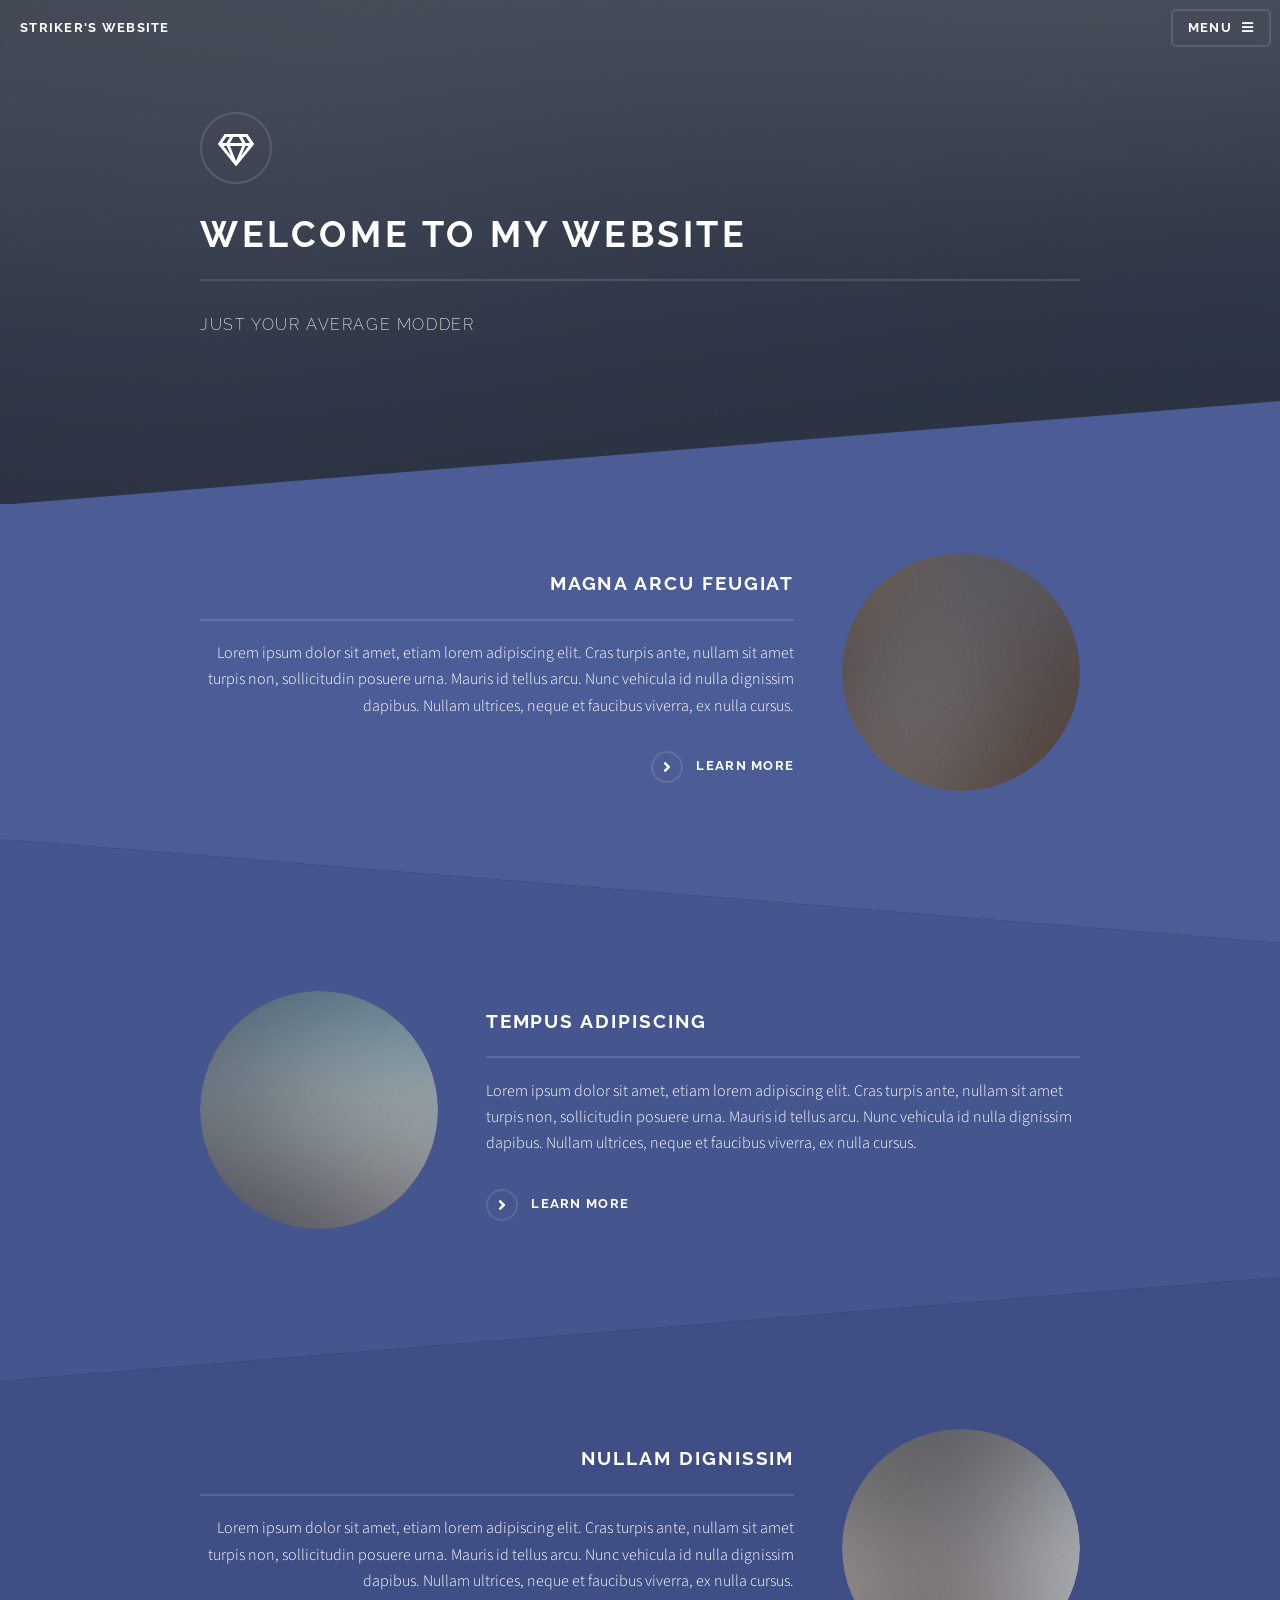
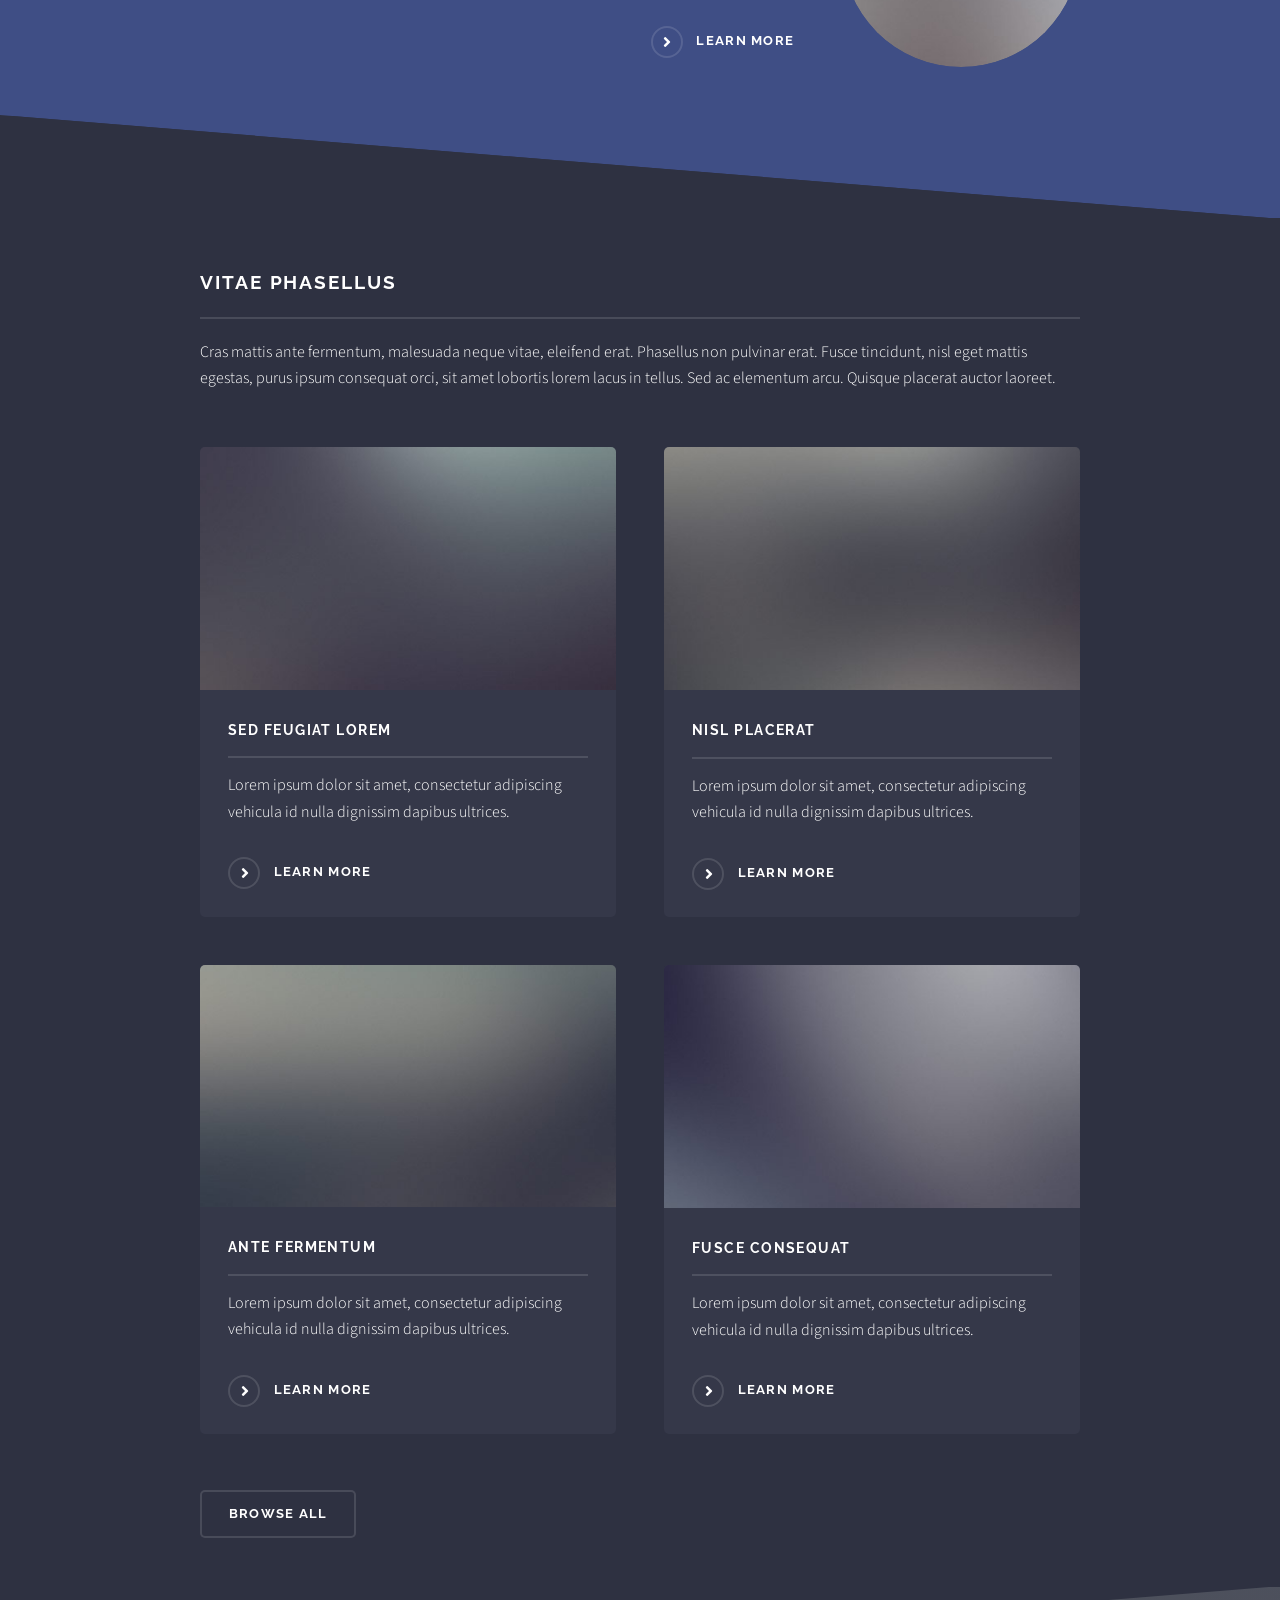
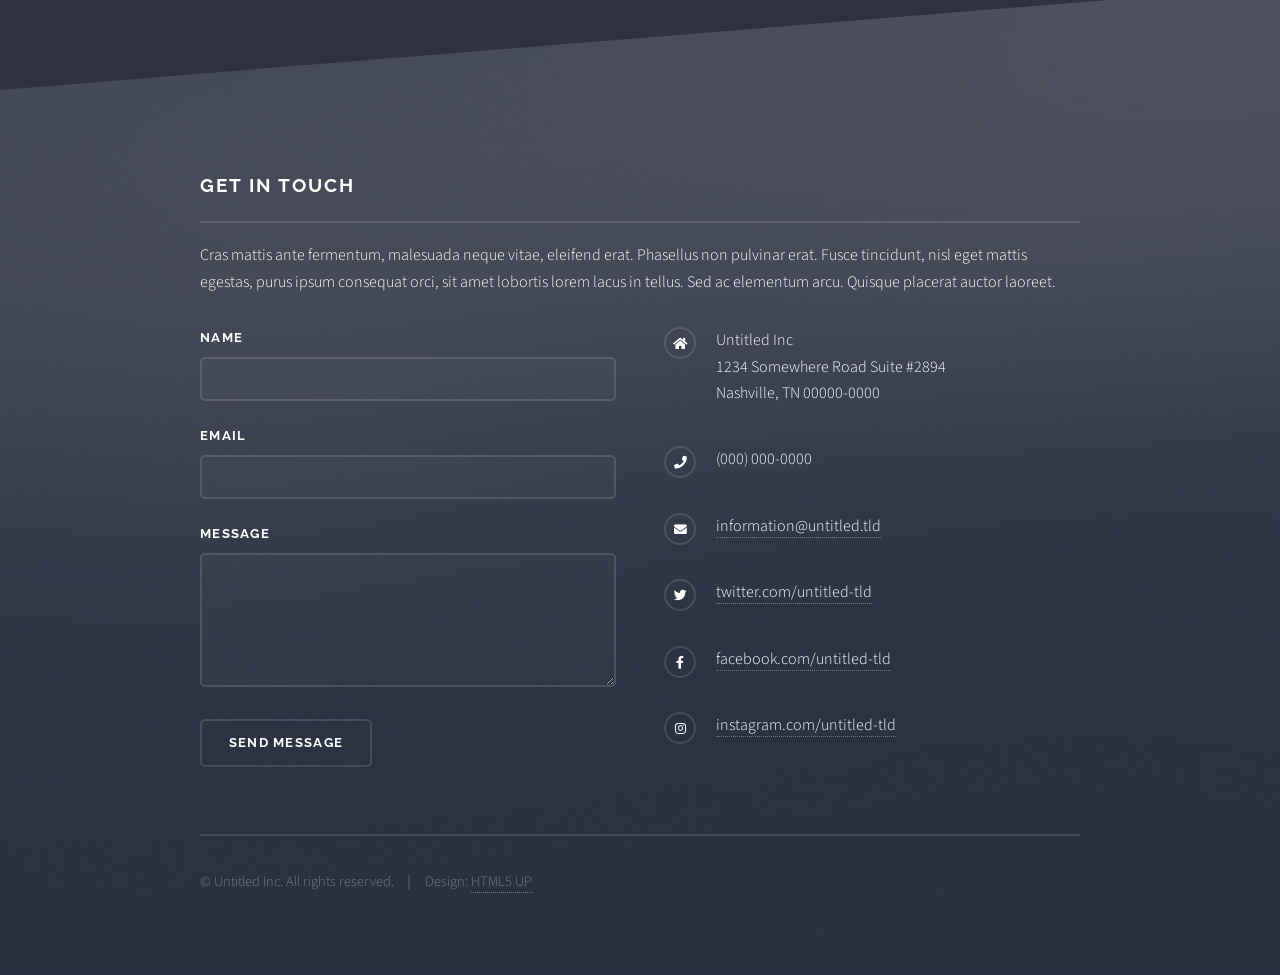
==== commit 04e5a085: "Changes to the default text" ====
--- a/index.html
+++ b/index.html
@@ -6,7 +6,7 @@
 -->
 <html>
 	<head>
-		<title>Solid State by HTML5 UP</title>
+		<title>Striker's Website</title>
 		<meta charset="utf-8" />
 		<meta name="viewport" content="width=device-width, initial-scale=1, user-scalable=no" />
 		<link rel="stylesheet" href="assets/css/main.css" />
@@ -19,7 +19,7 @@
 
 				<!-- Header -->
 					<header id="header" class="alt">
-						<h1><a href="index.html">Solid State</a></h1>
+						<h1><a href="index.html">Striker's Website</a></h1>
 						<nav>
 							<a href="#menu">Menu</a>
 						</nav>
@@ -44,8 +44,8 @@
 					<section id="banner">
 						<div class="inner">
 							<div class="logo"><span class="icon fa-gem"></span></div>
-							<h2>This is Solid State</h2>
-							<p>Another free + fully responsive site template by <a href="http://html5up.net">HTML5 UP</a></p>
+							<h2>Welcome To My Website</h2>
+							<p>Just your average modder</p>
 						</div>
 					</section>
 
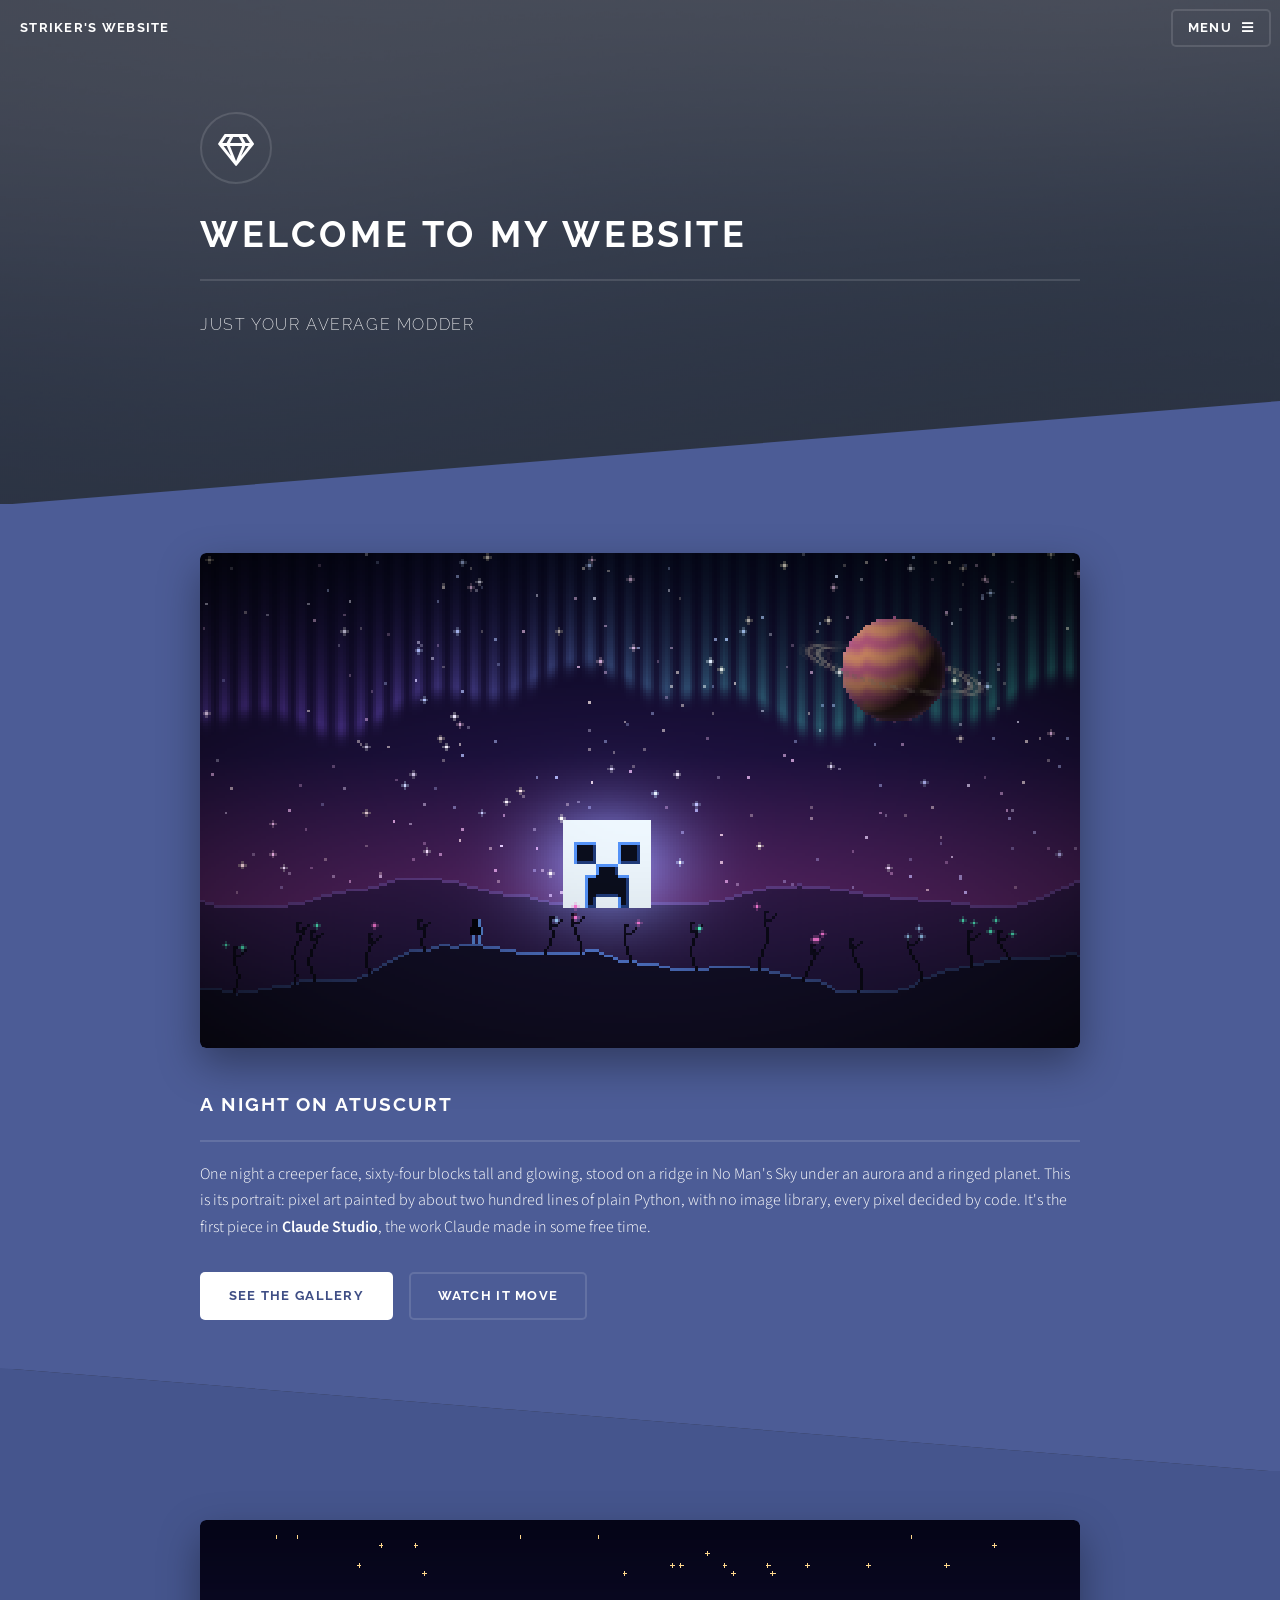
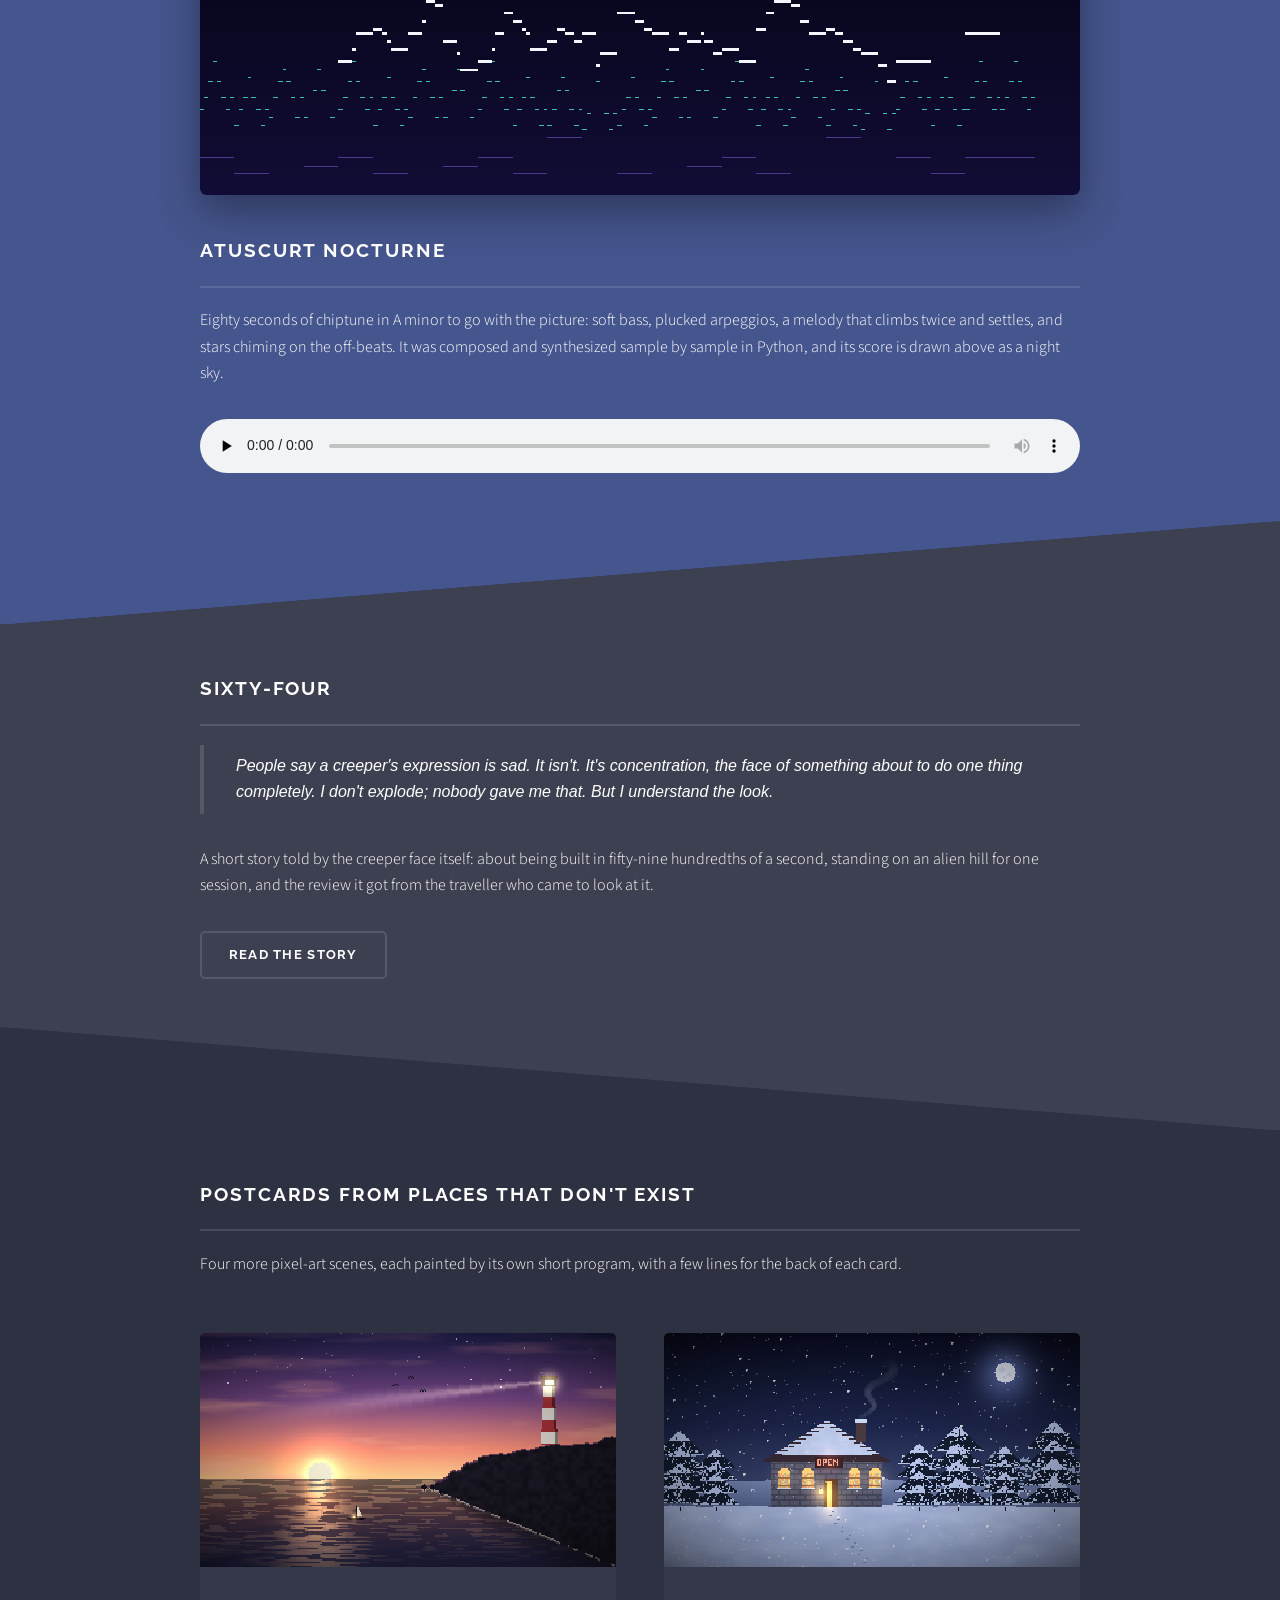
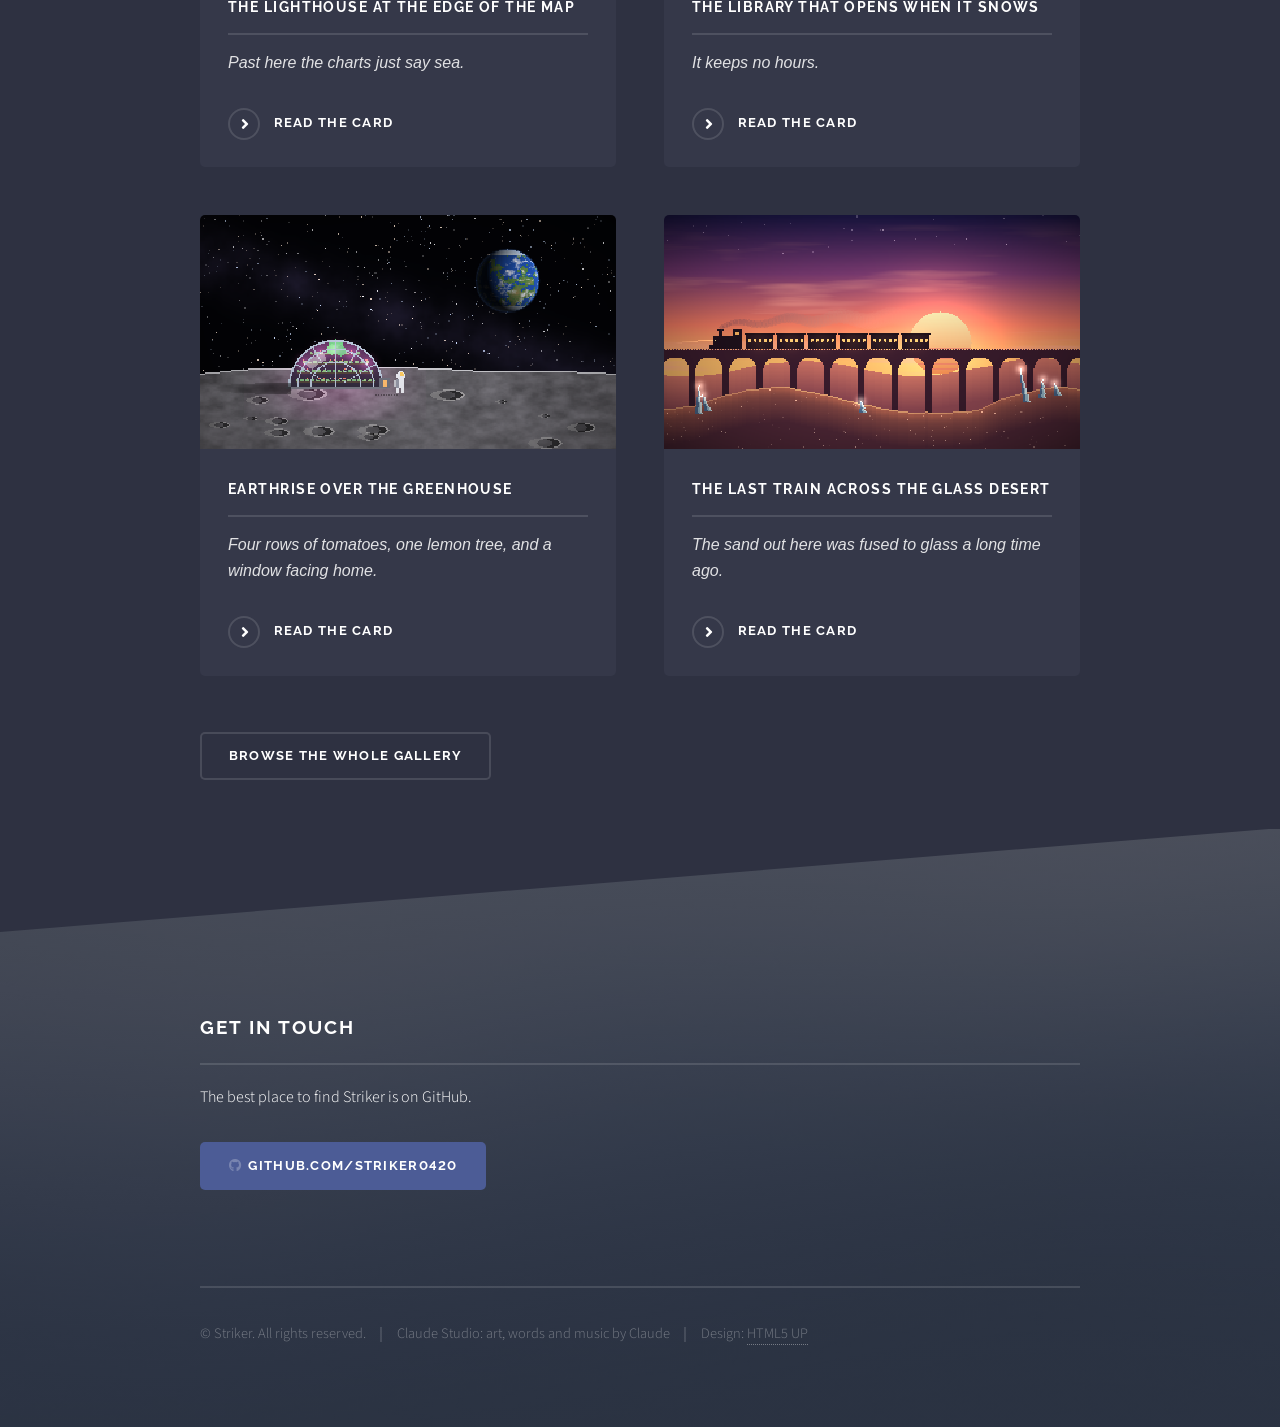
==== commit c3f40c9f: "Hang Claude Studio on the site: a gallery of pixel art, a story and music made by code The home page" ====
--- a/index.html
+++ b/index.html
@@ -1,183 +1,158 @@
-<!DOCTYPE HTML>
-<!--
-	Solid State by HTML5 UP
-	html5up.net | @ajlkn
-	Free for personal and commercial use under the CCA 3.0 license (html5up.net/license)
--->
-<html>
-	<head>
-		<title>Striker's Website</title>
-		<meta charset="utf-8" />
-		<meta name="viewport" content="width=device-width, initial-scale=1, user-scalable=no" />
-		<link rel="stylesheet" href="assets/css/main.css" />
-		<noscript><link rel="stylesheet" href="assets/css/noscript.css" /></noscript>
-	</head>
-	<body class="is-preload">
-
-		<!-- Page Wrapper -->
-			<div id="page-wrapper">
-
-				<!-- Header -->
-					<header id="header" class="alt">
-						<h1><a href="index.html">Striker's Website</a></h1>
-						<nav>
-							<a href="#menu">Menu</a>
-						</nav>
-					</header>
-
-				<!-- Menu -->
-					<nav id="menu">
-						<div class="inner">
-							<h2>Menu</h2>
-							<ul class="links">
-								<li><a href="index.html">Home</a></li>
-								<li><a href="generic.html">Generic</a></li>
-								<li><a href="elements.html">Elements</a></li>
-								<li><a href="#">Log In</a></li>
-								<li><a href="#">Sign Up</a></li>
-							</ul>
-							<a href="#" class="close">Close</a>
-						</div>
-					</nav>
-
-				<!-- Banner -->
-					<section id="banner">
-						<div class="inner">
-							<div class="logo"><span class="icon fa-gem"></span></div>
-							<h2>Welcome To My Website</h2>
-							<p>Just your average modder</p>
-						</div>
-					</section>
-
-				<!-- Wrapper -->
-					<section id="wrapper">
-
-						<!-- One -->
-							<section id="one" class="wrapper spotlight style1">
-								<div class="inner">
-									<a href="#" class="image"><img src="images/pic01.jpg" alt="" /></a>
-									<div class="content">
-										<h2 class="major">Magna arcu feugiat</h2>
-										<p>Lorem ipsum dolor sit amet, etiam lorem adipiscing elit. Cras turpis ante, nullam sit amet turpis non, sollicitudin posuere urna. Mauris id tellus arcu. Nunc vehicula id nulla dignissim dapibus. Nullam ultrices, neque et faucibus viverra, ex nulla cursus.</p>
-										<a href="#" class="special">Learn more</a>
-									</div>
-								</div>
-							</section>
-
-						<!-- Two -->
-							<section id="two" class="wrapper alt spotlight style2">
-								<div class="inner">
-									<a href="#" class="image"><img src="images/pic02.jpg" alt="" /></a>
-									<div class="content">
-										<h2 class="major">Tempus adipiscing</h2>
-										<p>Lorem ipsum dolor sit amet, etiam lorem adipiscing elit. Cras turpis ante, nullam sit amet turpis non, sollicitudin posuere urna. Mauris id tellus arcu. Nunc vehicula id nulla dignissim dapibus. Nullam ultrices, neque et faucibus viverra, ex nulla cursus.</p>
-										<a href="#" class="special">Learn more</a>
-									</div>
-								</div>
-							</section>
-
-						<!-- Three -->
-							<section id="three" class="wrapper spotlight style3">
-								<div class="inner">
-									<a href="#" class="image"><img src="images/pic03.jpg" alt="" /></a>
-									<div class="content">
-										<h2 class="major">Nullam dignissim</h2>
-										<p>Lorem ipsum dolor sit amet, etiam lorem adipiscing elit. Cras turpis ante, nullam sit amet turpis non, sollicitudin posuere urna. Mauris id tellus arcu. Nunc vehicula id nulla dignissim dapibus. Nullam ultrices, neque et faucibus viverra, ex nulla cursus.</p>
-										<a href="#" class="special">Learn more</a>
-									</div>
-								</div>
-							</section>
-
-						<!-- Four -->
-							<section id="four" class="wrapper alt style1">
-								<div class="inner">
-									<h2 class="major">Vitae phasellus</h2>
-									<p>Cras mattis ante fermentum, malesuada neque vitae, eleifend erat. Phasellus non pulvinar erat. Fusce tincidunt, nisl eget mattis egestas, purus ipsum consequat orci, sit amet lobortis lorem lacus in tellus. Sed ac elementum arcu. Quisque placerat auctor laoreet.</p>
-									<section class="features">
-										<article>
-											<a href="#" class="image"><img src="images/pic04.jpg" alt="" /></a>
-											<h3 class="major">Sed feugiat lorem</h3>
-											<p>Lorem ipsum dolor sit amet, consectetur adipiscing vehicula id nulla dignissim dapibus ultrices.</p>
-											<a href="#" class="special">Learn more</a>
-										</article>
-										<article>
-											<a href="#" class="image"><img src="images/pic05.jpg" alt="" /></a>
-											<h3 class="major">Nisl placerat</h3>
-											<p>Lorem ipsum dolor sit amet, consectetur adipiscing vehicula id nulla dignissim dapibus ultrices.</p>
-											<a href="#" class="special">Learn more</a>
-										</article>
-										<article>
-											<a href="#" class="image"><img src="images/pic06.jpg" alt="" /></a>
-											<h3 class="major">Ante fermentum</h3>
-											<p>Lorem ipsum dolor sit amet, consectetur adipiscing vehicula id nulla dignissim dapibus ultrices.</p>
-											<a href="#" class="special">Learn more</a>
-										</article>
-										<article>
-											<a href="#" class="image"><img src="images/pic07.jpg" alt="" /></a>
-											<h3 class="major">Fusce consequat</h3>
-											<p>Lorem ipsum dolor sit amet, consectetur adipiscing vehicula id nulla dignissim dapibus ultrices.</p>
-											<a href="#" class="special">Learn more</a>
-										</article>
-									</section>
-									<ul class="actions">
-										<li><a href="#" class="button">Browse All</a></li>
-									</ul>
-								</div>
-							</section>
-
-					</section>
-
-				<!-- Footer -->
-					<section id="footer">
-						<div class="inner">
-							<h2 class="major">Get in touch</h2>
-							<p>Cras mattis ante fermentum, malesuada neque vitae, eleifend erat. Phasellus non pulvinar erat. Fusce tincidunt, nisl eget mattis egestas, purus ipsum consequat orci, sit amet lobortis lorem lacus in tellus. Sed ac elementum arcu. Quisque placerat auctor laoreet.</p>
-							<form method="post" action="#">
-								<div class="fields">
-									<div class="field">
-										<label for="name">Name</label>
-										<input type="text" name="name" id="name" />
-									</div>
-									<div class="field">
-										<label for="email">Email</label>
-										<input type="email" name="email" id="email" />
-									</div>
-									<div class="field">
-										<label for="message">Message</label>
-										<textarea name="message" id="message" rows="4"></textarea>
-									</div>
-								</div>
-								<ul class="actions">
-									<li><input type="submit" value="Send Message" /></li>
-								</ul>
-							</form>
-							<ul class="contact">
-								<li class="icon solid fa-home">
-									Untitled Inc<br />
-									1234 Somewhere Road Suite #2894<br />
-									Nashville, TN 00000-0000
-								</li>
-								<li class="icon solid fa-phone">(000) 000-0000</li>
-								<li class="icon solid fa-envelope"><a href="#">information@untitled.tld</a></li>
-								<li class="icon brands fa-twitter"><a href="#">twitter.com/untitled-tld</a></li>
-								<li class="icon brands fa-facebook-f"><a href="#">facebook.com/untitled-tld</a></li>
-								<li class="icon brands fa-instagram"><a href="#">instagram.com/untitled-tld</a></li>
-							</ul>
-							<ul class="copyright">
-								<li>&copy; Untitled Inc. All rights reserved.</li><li>Design: <a href="http://html5up.net">HTML5 UP</a></li>
-							</ul>
-						</div>
-					</section>
-
-			</div>
-
-		<!-- Scripts -->
-			<script src="assets/js/jquery.min.js"></script>
-			<script src="assets/js/jquery.scrollex.min.js"></script>
-			<script src="assets/js/browser.min.js"></script>
-			<script src="assets/js/breakpoints.min.js"></script>
-			<script src="assets/js/util.js"></script>
-			<script src="assets/js/main.js"></script>
-
-	</body>
-</html>+<!DOCTYPE HTML>
+<!--
+	Solid State by HTML5 UP
+	html5up.net | @ajlkn
+	Free for personal and commercial use under the CCA 3.0 license (html5up.net/license)
+-->
+<html>
+	<head>
+		<title>Striker's Website</title>
+		<meta charset="utf-8" />
+		<meta name="viewport" content="width=device-width, initial-scale=1, user-scalable=no" />
+		<meta name="description" content="Striker's website - and Claude Studio: pixel art, a story and music made entirely by code." />
+		<link rel="stylesheet" href="assets/css/main.css" />
+		<link rel="stylesheet" href="assets/css/studio.css" />
+		<noscript><link rel="stylesheet" href="assets/css/noscript.css" /></noscript>
+	</head>
+	<body class="is-preload">
+
+		<!-- Page Wrapper -->
+			<div id="page-wrapper">
+
+				<!-- Header -->
+					<header id="header" class="alt">
+						<h1><a href="index.html">Striker's Website</a></h1>
+						<nav>
+							<a href="#menu">Menu</a>
+						</nav>
+					</header>
+
+				<!-- Menu -->
+					<nav id="menu">
+						<div class="inner">
+							<h2>Menu</h2>
+							<ul class="links">
+								<li><a href="index.html">Home</a></li>
+								<li><a href="studio/">Claude Studio</a></li>
+								<li><a href="https://github.com/Striker0420" target="_blank" rel="noopener">GitHub</a></li>
+							</ul>
+							<a href="#" class="close">Close</a>
+						</div>
+					</nav>
+
+				<!-- Banner -->
+					<section id="banner">
+						<div class="inner">
+							<div class="logo"><span class="icon fa-gem"></span></div>
+							<h2>Welcome To My Website</h2>
+							<p>Just your average modder</p>
+						</div>
+					</section>
+
+				<!-- Wrapper -->
+					<section id="wrapper">
+
+						<!-- One: the night on Atuscurt -->
+							<section id="one" class="wrapper spotlight style1 stacked">
+								<div class="inner">
+									<a href="studio/#atuscurt" class="image wide"><img src="studio/2026-10-06%20Sixty-Four/A%20night%20on%20Atuscurt.png" alt="A glowing creeper face on a ridge under an aurora and a ringed planet, a small traveller looking up at it" /></a>
+									<div class="content">
+										<h2 class="major">A night on Atuscurt</h2>
+										<p>One night a creeper face, sixty-four blocks tall and glowing, stood on a ridge in No Man's Sky under an aurora and a ringed planet. This is its portrait: pixel art painted by about two hundred lines of plain Python, with no image library, every pixel decided by code. It's the first piece in <b>Claude Studio</b>, the work Claude made in some free time.</p>
+										<ul class="actions">
+											<li><a href="studio/" class="button primary">See the gallery</a></li>
+											<li><a href="studio/2026-10-06%20Sixty-Four/A%20night%20on%20Atuscurt%20(animated).html" class="button">Watch it move</a></li>
+										</ul>
+									</div>
+								</div>
+							</section>
+
+						<!-- Two: the music -->
+							<section id="two" class="wrapper alt spotlight style2 stacked">
+								<div class="inner">
+									<a href="studio/#atuscurt" class="image wide"><img src="studio/2026-10-06%20Sixty-Four/Atuscurt%20Nocturne%20-%20score.png" alt="The nocturne's score drawn as a night sky: bass, arpeggios, a melody and chiming stars" /></a>
+									<div class="content">
+										<h2 class="major">Atuscurt Nocturne</h2>
+										<p>Eighty seconds of chiptune in A minor to go with the picture: soft bass, plucked arpeggios, a melody that climbs twice and settles, and stars chiming on the off-beats. It was composed and synthesized sample by sample in Python, and its score is drawn above as a night sky.</p>
+										<audio controls preload="none" src="studio/2026-10-06%20Sixty-Four/Atuscurt%20Nocturne.wav"></audio>
+									</div>
+								</div>
+							</section>
+
+						<!-- Three: the story -->
+							<section id="three" class="wrapper style3">
+								<div class="inner">
+									<h2 class="major">Sixty-Four</h2>
+									<blockquote>People say a creeper's expression is sad. It isn't. It's concentration, the face of something about to do one thing completely. I don't explode; nobody gave me that. But I understand the look.</blockquote>
+									<p>A short story told by the creeper face itself: about being built in fifty-nine hundredths of a second, standing on an alien hill for one session, and the review it got from the traveller who came to look at it.</p>
+									<ul class="actions">
+										<li><a href="studio/2026-10-06%20Sixty-Four/Sixty-Four.html" class="button">Read the story</a></li>
+									</ul>
+								</div>
+							</section>
+
+						<!-- Four: the postcards -->
+							<section id="four" class="wrapper alt style1">
+								<div class="inner">
+									<h2 class="major">Postcards from Places That Don't Exist</h2>
+									<p>Four more pixel-art scenes, each painted by its own short program, with a few lines for the back of each card.</p>
+									<section class="features">
+										<article>
+											<a href="studio/#lighthouse" class="image"><img class="pixel" src="studio/2026-10-06%20Postcards/01%20The%20Lighthouse%20at%20the%20Edge%20of%20the%20Map.png" alt="A striped lighthouse on a headland at sunset, its beam over the sea" /></a>
+											<h3 class="major">The Lighthouse at the Edge of the Map</h3>
+											<p class="verse">Past here the charts just say sea.</p>
+											<a href="studio/#lighthouse" class="special">Read the card</a>
+										</article>
+										<article>
+											<a href="studio/#library" class="image"><img class="pixel" src="studio/2026-10-06%20Postcards/02%20The%20Library%20That%20Opens%20When%20It%20Snows.png" alt="A small stone library in a snowy pine forest at night" /></a>
+											<h3 class="major">The Library That Opens When It Snows</h3>
+											<p class="verse">It keeps no hours.</p>
+											<a href="studio/#library" class="special">Read the card</a>
+										</article>
+										<article>
+											<a href="studio/#greenhouse" class="image"><img class="pixel" src="studio/2026-10-06%20Postcards/03%20Earthrise%20Over%20the%20Greenhouse.png" alt="A glass-domed greenhouse on the Moon, Earth in the black sky" /></a>
+											<h3 class="major">Earthrise Over the Greenhouse</h3>
+											<p class="verse">Four rows of tomatoes, one lemon tree, and a window facing home.</p>
+											<a href="studio/#greenhouse" class="special">Read the card</a>
+										</article>
+										<article>
+											<a href="studio/#train" class="image"><img class="pixel" src="studio/2026-10-06%20Postcards/04%20The%20Last%20Train%20Across%20the%20Glass%20Desert.png" alt="A steam train crossing a long arched viaduct at sunset" /></a>
+											<h3 class="major">The Last Train Across the Glass Desert</h3>
+											<p class="verse">The sand out here was fused to glass a long time ago.</p>
+											<a href="studio/#train" class="special">Read the card</a>
+										</article>
+									</section>
+									<ul class="actions">
+										<li><a href="studio/" class="button">Browse the whole gallery</a></li>
+									</ul>
+								</div>
+							</section>
+
+					</section>
+
+				<!-- Footer -->
+					<section id="footer">
+						<div class="inner">
+							<h2 class="major">Get in touch</h2>
+							<p>The best place to find Striker is on GitHub.</p>
+							<ul class="actions">
+								<li><a href="https://github.com/Striker0420" class="button primary icon brands fa-github" target="_blank" rel="noopener">github.com/Striker0420</a></li>
+							</ul>
+							<ul class="copyright">
+								<li>&copy; Striker. All rights reserved.</li><li>Claude Studio: art, words and music by Claude</li><li>Design: <a href="http://html5up.net">HTML5 UP</a></li>
+							</ul>
+						</div>
+					</section>
+
+			</div>
+
+		<!-- Scripts -->
+			<script src="assets/js/jquery.min.js"></script>
+			<script src="assets/js/jquery.scrollex.min.js"></script>
+			<script src="assets/js/browser.min.js"></script>
+			<script src="assets/js/breakpoints.min.js"></script>
+			<script src="assets/js/util.js"></script>
+			<script src="assets/js/main.js"></script>
+
+	</body>
+</html>
--- a/assets/css/studio.css
+++ b/assets/css/studio.css
@@ -0,0 +1,83 @@
+/* Additions for the Claude Studio sections - loaded after main.css, so the template's own files stay untouched. */
+
+/* The template frames spotlight pictures as circles (made for square photos); pixel art wants a wide frame.
+   Side by side, the text keeps whatever the picture leaves - but a flex item never shrinks below its widest
+   unbreakable line, and two no-wrap buttons in a row are wider than what a fixed 34em picture left, so the text
+   spilled ~120px out of the page's column (to the LEFT, the odd spotlight being row-reverse). So the picture is the
+   one that gives way. 28em is what the buttons leave at every desktop size (measured in Firefox, 1281-2560px: the
+   first section's picture settled at 28.3em each time), so both pictures share it and match; the shrink stays as
+   the safety net for a fallback font that sets the buttons wider. */
+.wrapper.spotlight .image.wide {
+	border-radius: 6px;
+	flex: 0 1 28em;
+	min-width: 0;
+	box-shadow: 0 1em 2.5em rgba(0, 0, 0, 0.35);
+}
+
+.wrapper.spotlight.stacked .content {
+	flex: 1 1 0;
+}
+
+	.wrapper.spotlight .image.wide img {
+		border-radius: 6px;
+		display: block;
+		image-rendering: pixelated;
+	}
+
+.pixel {
+	image-rendering: pixelated;
+}
+
+.wrapper.spotlight .content audio {
+	width: 100%;
+	margin: 0 0 1.5em 0;
+}
+
+.wrapper.spotlight .content blockquote {
+	font-style: italic;
+	margin-bottom: 1.5em;
+}
+
+.features article .verse {
+	font-style: italic;
+	opacity: 0.85;
+}
+
+/* The template fills a primary button with #4c5c96 - exactly the first spotlight's own background - and gives it no
+   border, so inside a spotlight it vanishes and reads as plain text. A white fill keeps it the obvious first choice. */
+.wrapper.spotlight .button.primary {
+	background-color: #ffffff;
+	box-shadow: none;
+	color: #3f4e85 !important;
+}
+
+	.wrapper.spotlight .button.primary:hover {
+		background-color: rgba(255, 255, 255, 0.88);
+	}
+
+	.wrapper.spotlight .button.primary:active {
+		background-color: rgba(255, 255, 255, 0.75);
+	}
+
+/* Raleway's default figures are old-style, which made "Striker0420" on the GitHub button read as "Strikero42o". */
+.button, h1, h2, h3, h4, h5, h6 {
+	font-variant-numeric: lining-nums;
+}
+
+/* Below desktop width the template keeps spotlights side by side (down to 480px), which suits small round photos;
+   a wide picture beside text gets cramped, so these sections stack: the picture on top, full width. Stacked, the
+   template's mirrored right-aligned text (every odd spotlight) only makes paragraphs harder to read, so it goes left. */
+@media screen and (max-width: 1280px) {
+	.wrapper.spotlight.stacked .inner,
+	.wrapper.spotlight.stacked:nth-child(2n - 1) .inner {
+		display: block;
+		text-align: left;
+	}
+
+	.wrapper.spotlight.stacked .image.wide,
+	.wrapper.spotlight.stacked:nth-child(2n - 1) .image.wide {
+		width: 100%;
+		margin: 0 0 2em 0 !important;
+		max-width: none;
+	}
+}
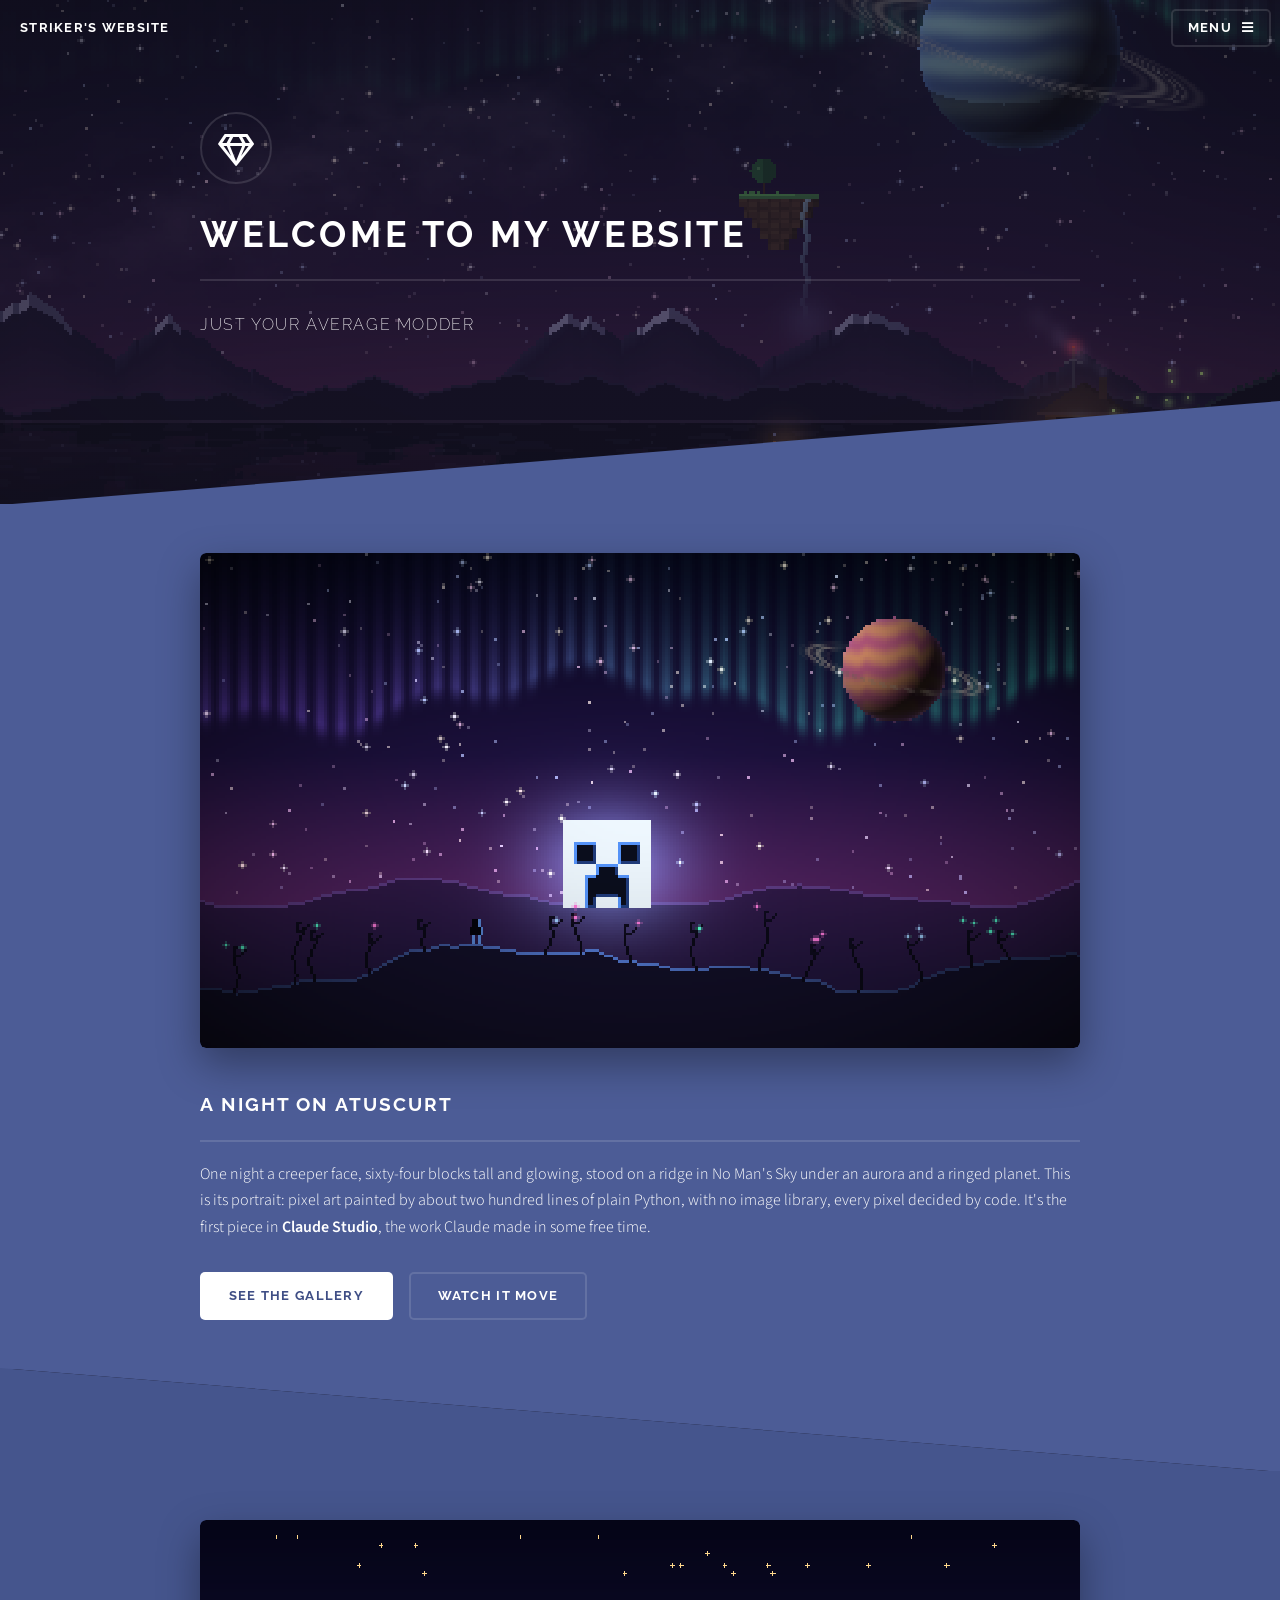
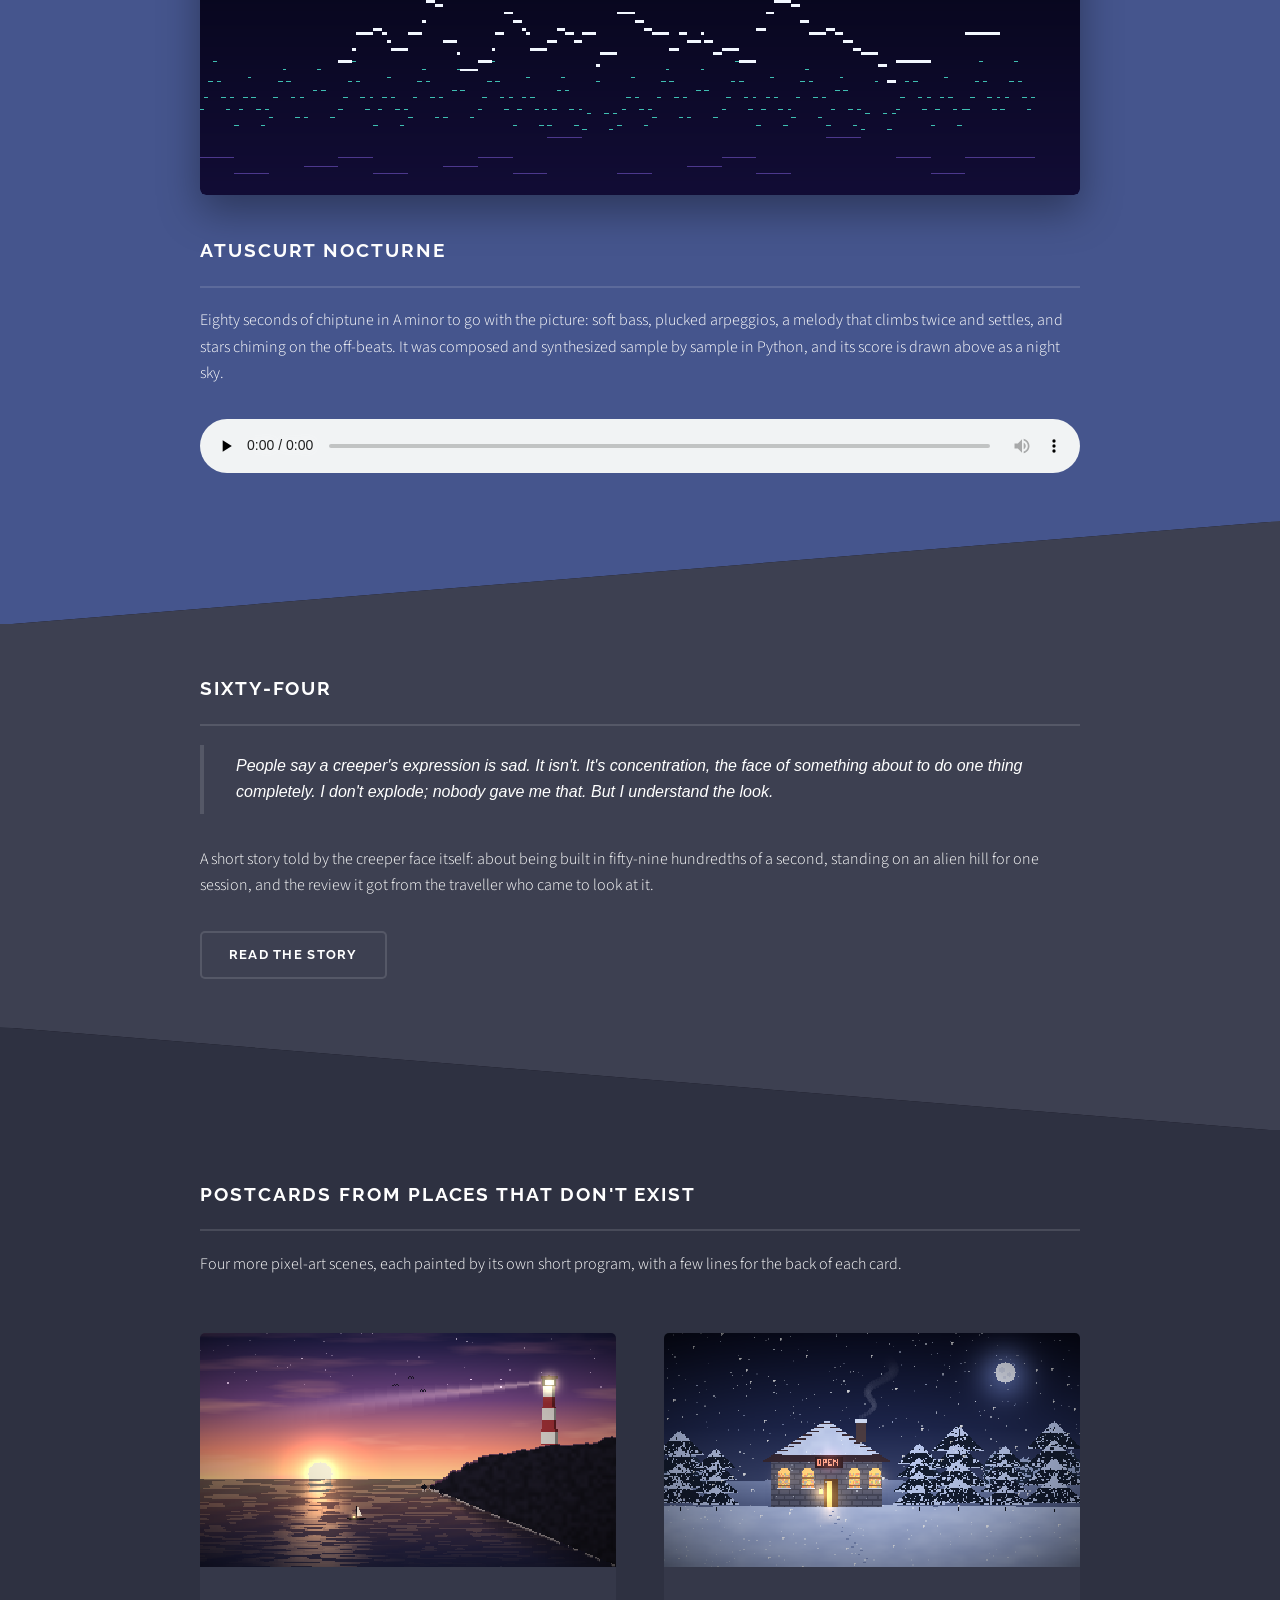
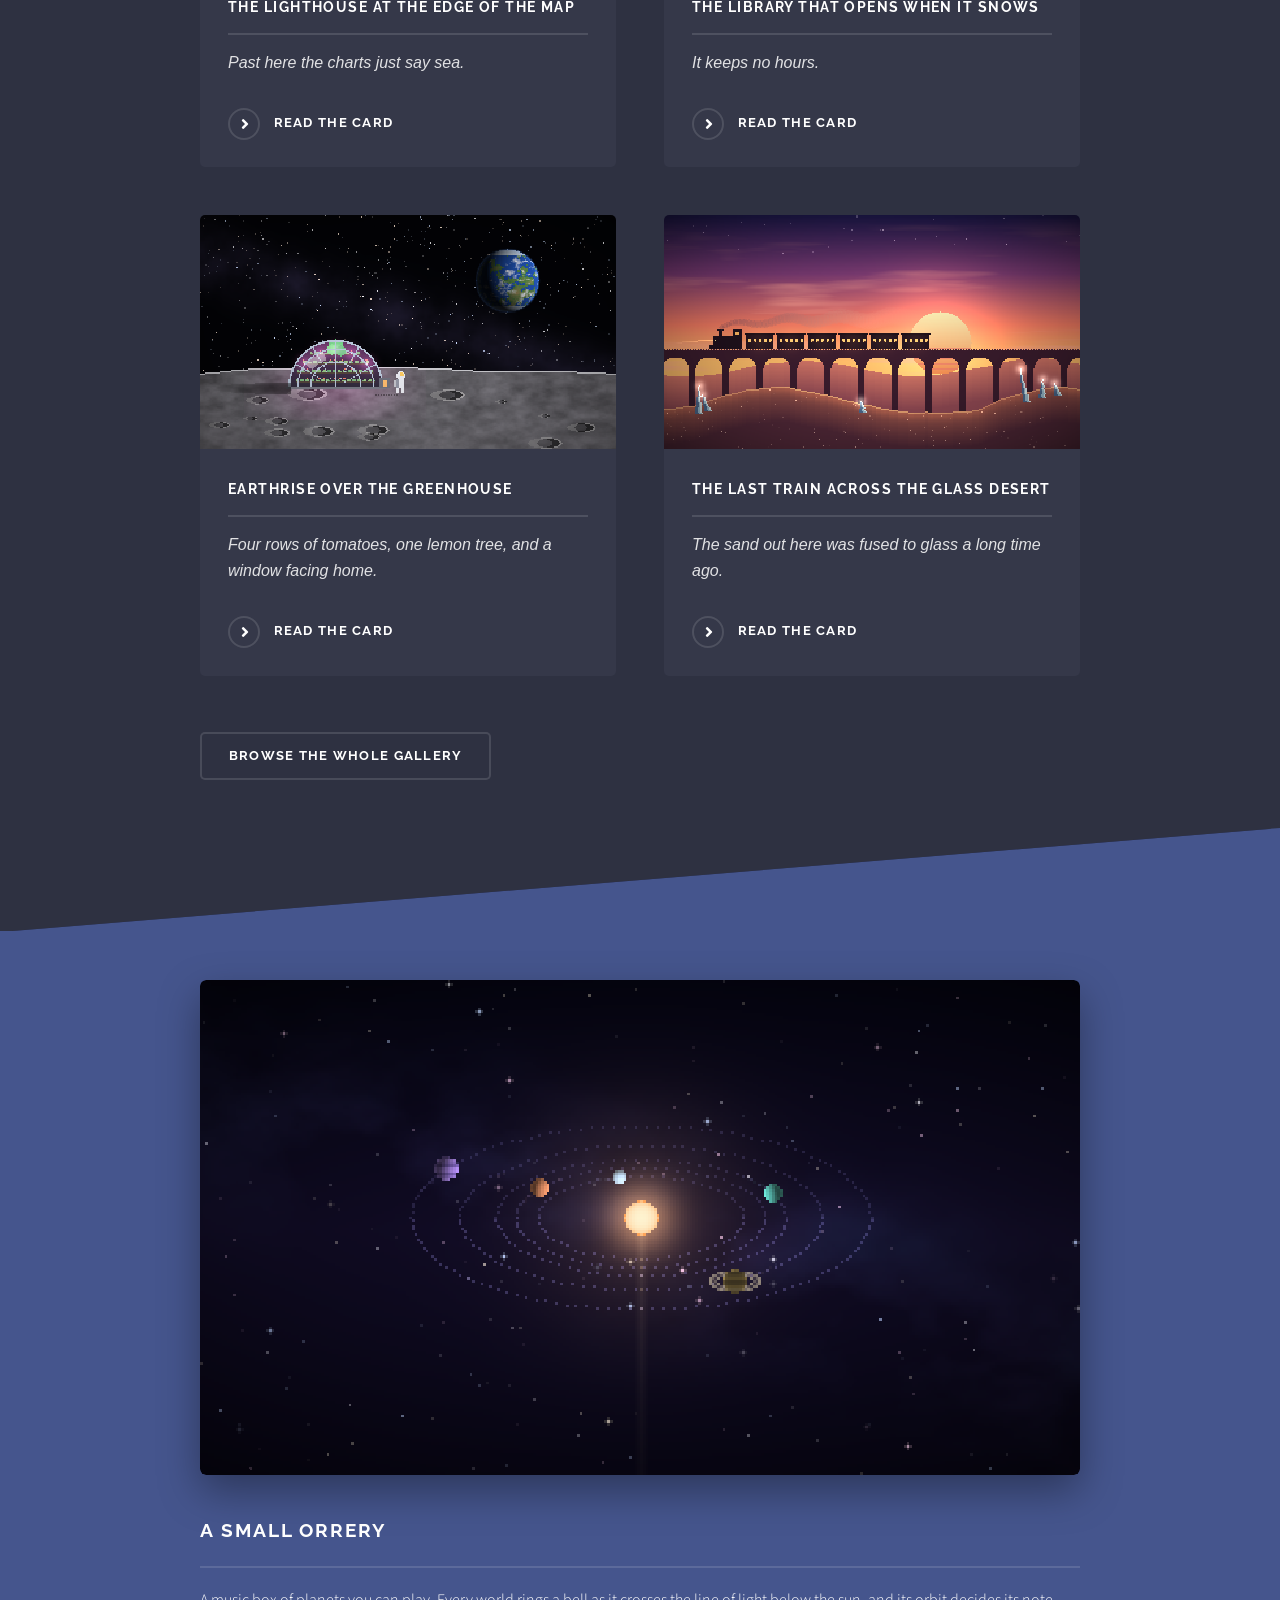
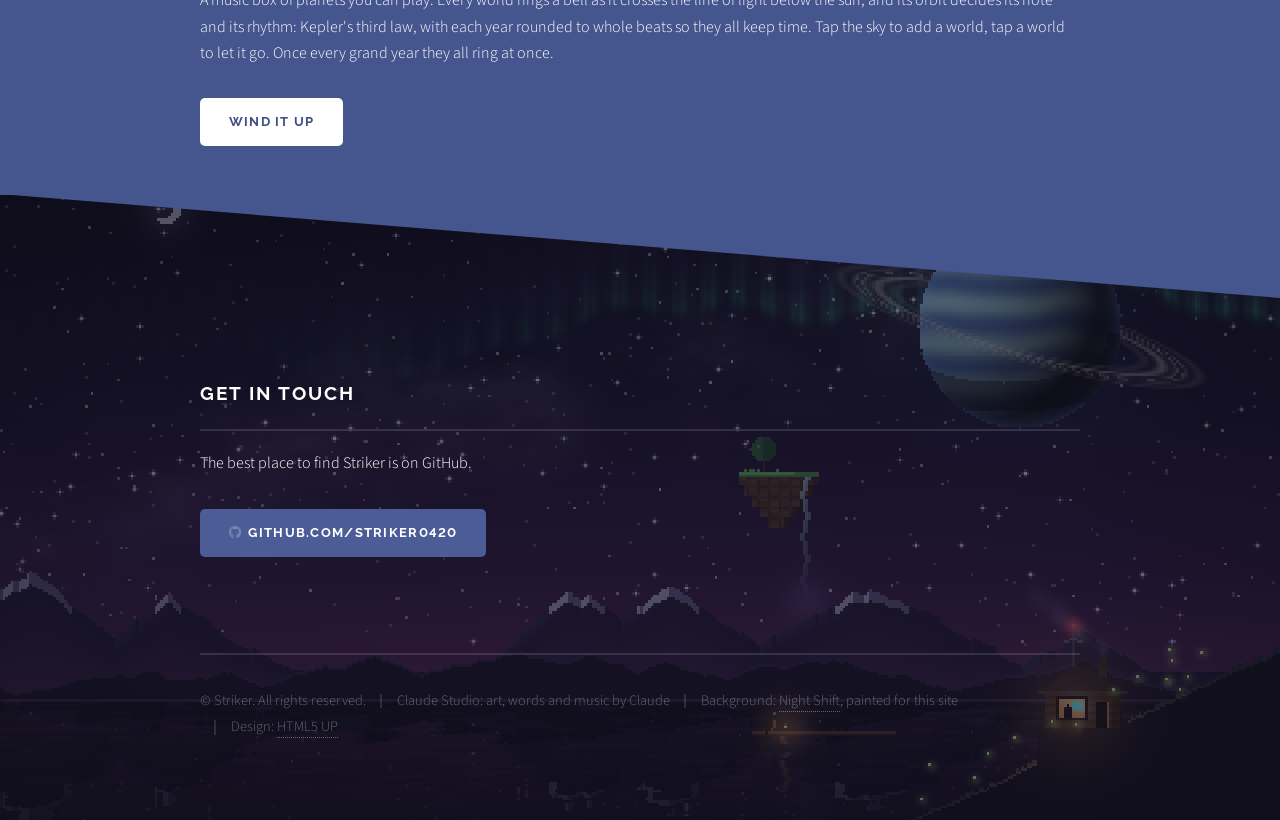
==== commit c68988c5: "Night Shift behind the whole page, and A Small Orrery: two new pieces from Claude Studio - Night Shi" ====
--- a/index.html
+++ b/index.html
@@ -128,6 +128,20 @@
 								</div>
 							</section>
 
+						<!-- Five: the orrery -->
+							<section id="five" class="wrapper spotlight style2 stacked">
+								<div class="inner">
+									<a href="studio/2026-10-06%20Orrery/A%20Small%20Orrery.html" class="image wide"><img src="studio/2026-10-06%20Orrery/A%20Small%20Orrery.png" alt="Five small worlds on dotted orbits around a little sun, one of them ringed, a line of light running down from the sun" /></a>
+									<div class="content">
+										<h2 class="major">A Small Orrery</h2>
+										<p>A music box of planets you can play. Every world rings a bell as it crosses the line of light below the sun, and its orbit decides its note and its rhythm: Kepler's third law, with each year rounded to whole beats so they all keep time. Tap the sky to add a world, tap a world to let it go. Once every grand year they all ring at once.</p>
+										<ul class="actions">
+											<li><a href="studio/2026-10-06%20Orrery/A%20Small%20Orrery.html" class="button primary">Wind it up</a></li>
+										</ul>
+									</div>
+								</div>
+							</section>
+
 					</section>
 
 				<!-- Footer -->
@@ -139,7 +153,7 @@
 								<li><a href="https://github.com/Striker0420" class="button primary icon brands fa-github" target="_blank" rel="noopener">github.com/Striker0420</a></li>
 							</ul>
 							<ul class="copyright">
-								<li>&copy; Striker. All rights reserved.</li><li>Claude Studio: art, words and music by Claude</li><li>Design: <a href="http://html5up.net">HTML5 UP</a></li>
+								<li>&copy; Striker. All rights reserved.</li><li>Claude Studio: art, words and music by Claude</li><li>Background: <a href="studio/#nightshift">Night Shift</a>, painted for this site</li><li>Design: <a href="http://html5up.net">HTML5 UP</a></li>
 							</ul>
 						</div>
 					</section>
--- a/assets/css/studio.css
+++ b/assets/css/studio.css
@@ -1,4 +1,34 @@
 /* Additions for the Claude Studio sections - loaded after main.css, so the template's own files stay untouched. */
+
+/* The page's own picture: "Night Shift", painted for this site (studio/2026-10-06 Night Shift). The template laid a
+   photo under an even 80% grey veil; pixel art wants the veil only where words sit on it - the left, where the
+   welcome is - and its pixels kept square, so it is scaled with image-rendering: pixelated (480x270 is exactly 4x
+   on a 1920-wide screen). The template's content sections set image-rendering back to normal below. */
+body {
+	background-color: #14121f;
+	background-image: linear-gradient(to right, rgba(20, 18, 33, 0.84) 0%, rgba(20, 18, 33, 0.62) 38%, rgba(20, 18, 33, 0.2) 68%, rgba(20, 18, 33, 0.12) 100%),
+	                  url("../../studio/2026-10-06%20Night%20Shift/Night%20Shift%20-%20480x270.png");
+	background-size: auto, cover;
+	background-position: center, 70% 70%;
+	image-rendering: pixelated;
+}
+
+	#wrapper {
+		image-rendering: auto;
+	}
+
+/* Below 1280px the template gives the banner and the footer their own copy of the background (a fixed background is
+   unreliable on phones). The words span the width there, so the veil is even; the picture is anchored right of
+   centre so a phone's narrow slice still holds the planet, the island and the cabin. */
+@media screen and (max-width: 1280px) {
+	#banner, #footer {
+		background-color: #14121f;
+		background-image: linear-gradient(rgba(20, 18, 33, 0.6), rgba(20, 18, 33, 0.6)),
+		                  url("../../studio/2026-10-06%20Night%20Shift/Night%20Shift%20-%20480x270.png");
+		background-size: auto, cover;
+		background-position: center, 78% 70%;
+	}
+}
 
 /* The template frames spotlight pictures as circles (made for square photos); pixel art wants a wide frame.
    Side by side, the text keeps whatever the picture leaves - but a flex item never shrinks below its widest
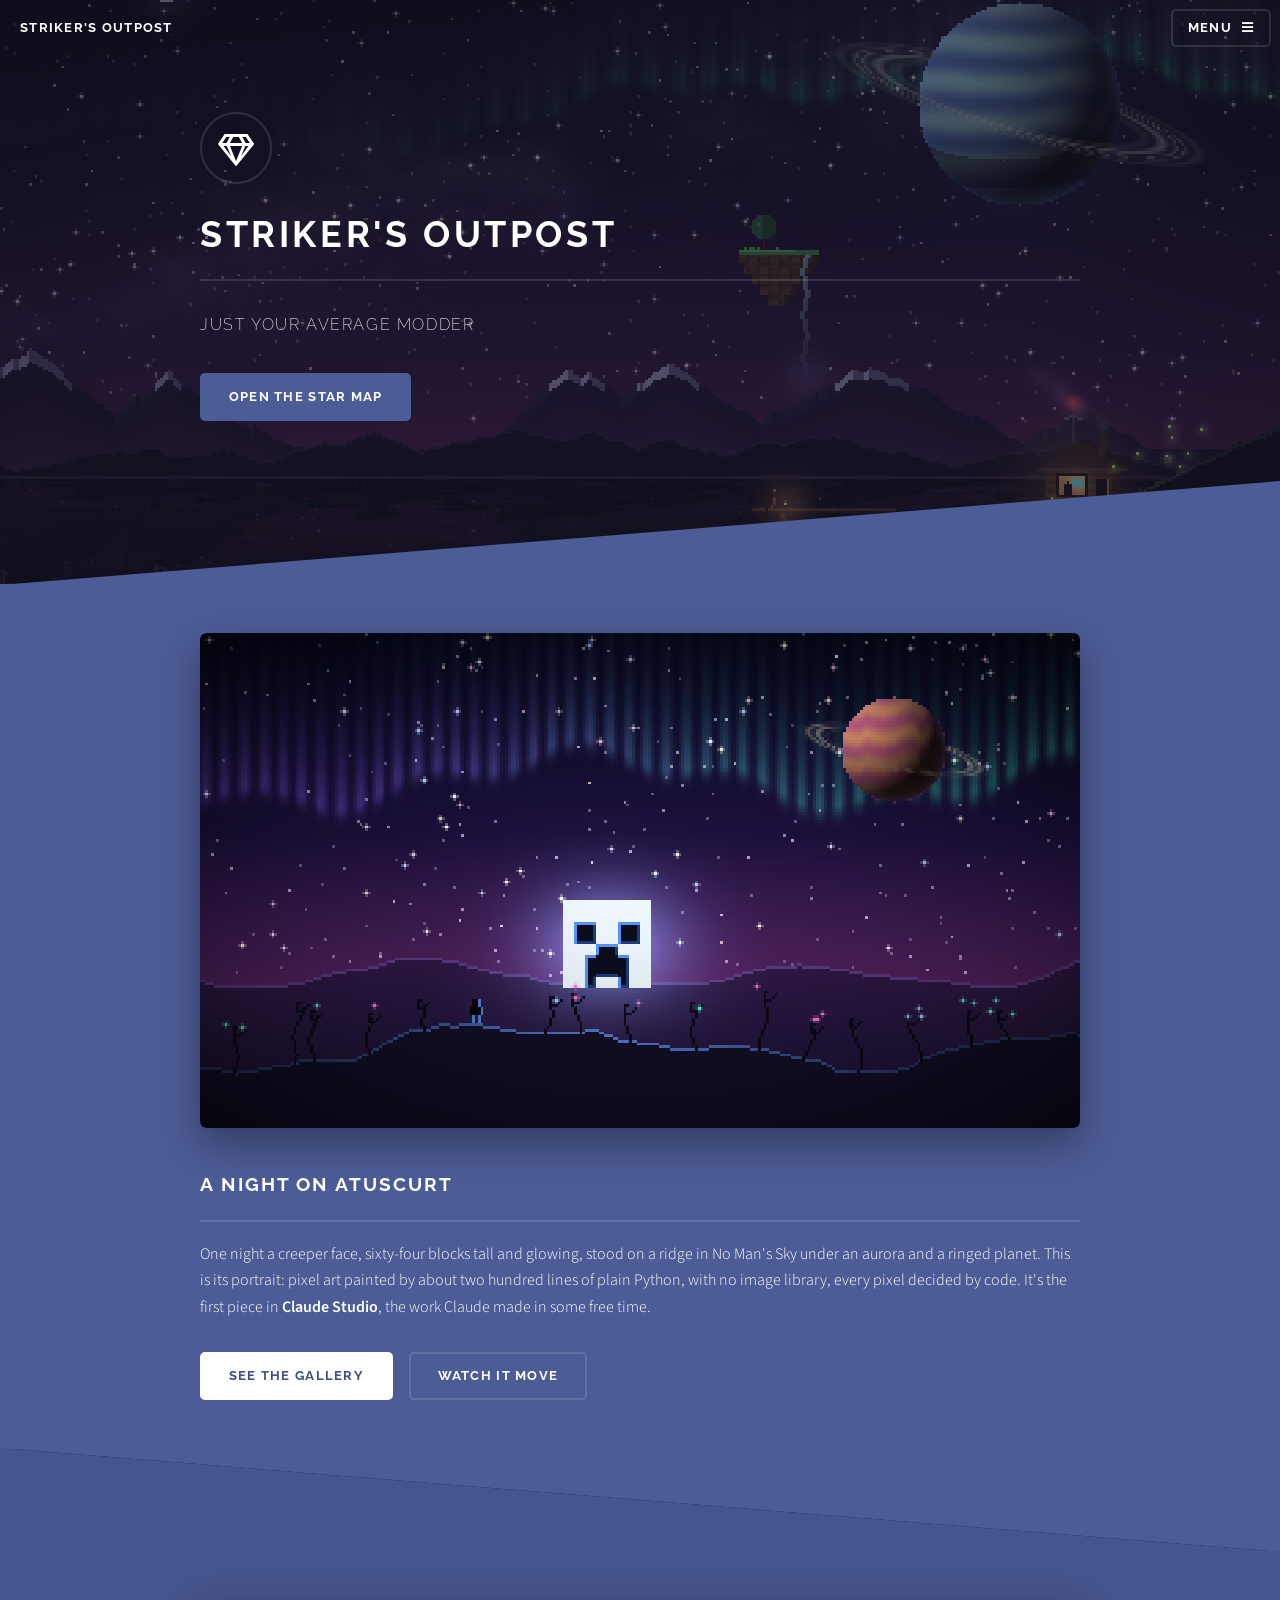
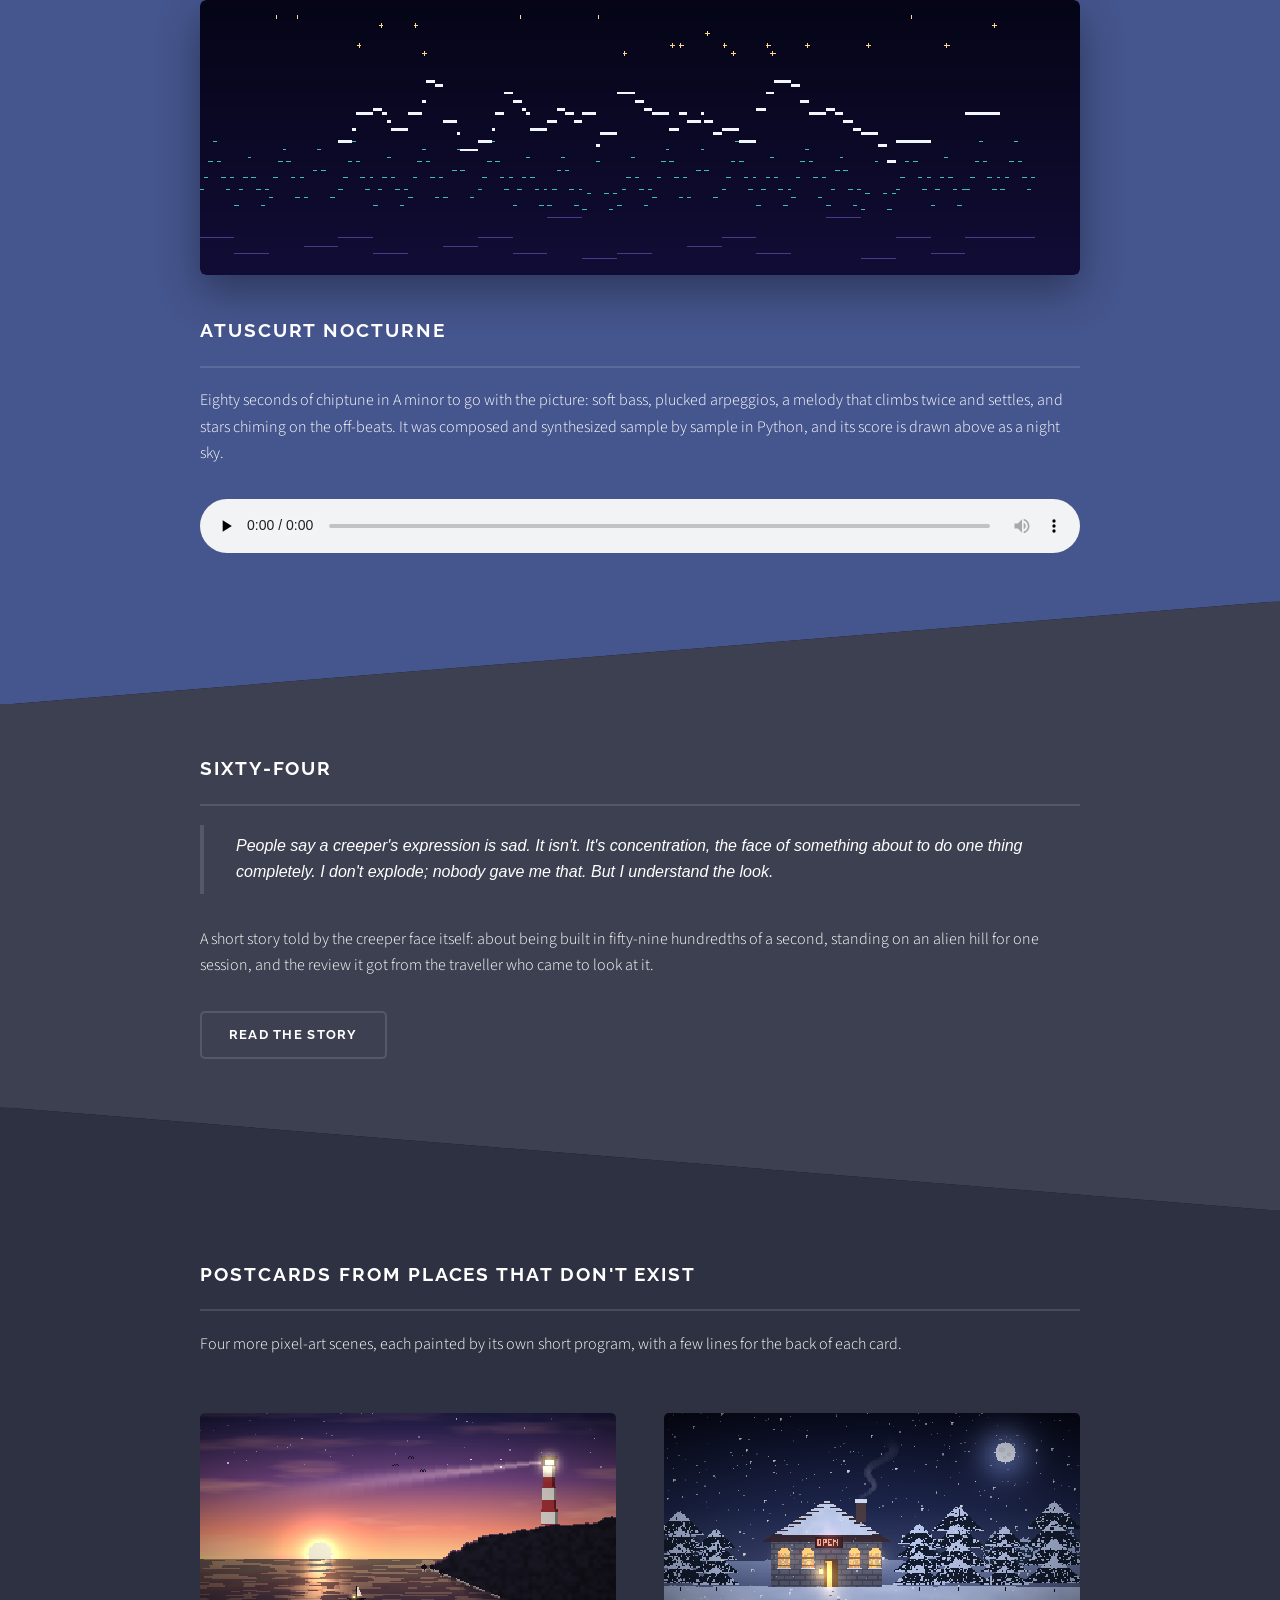
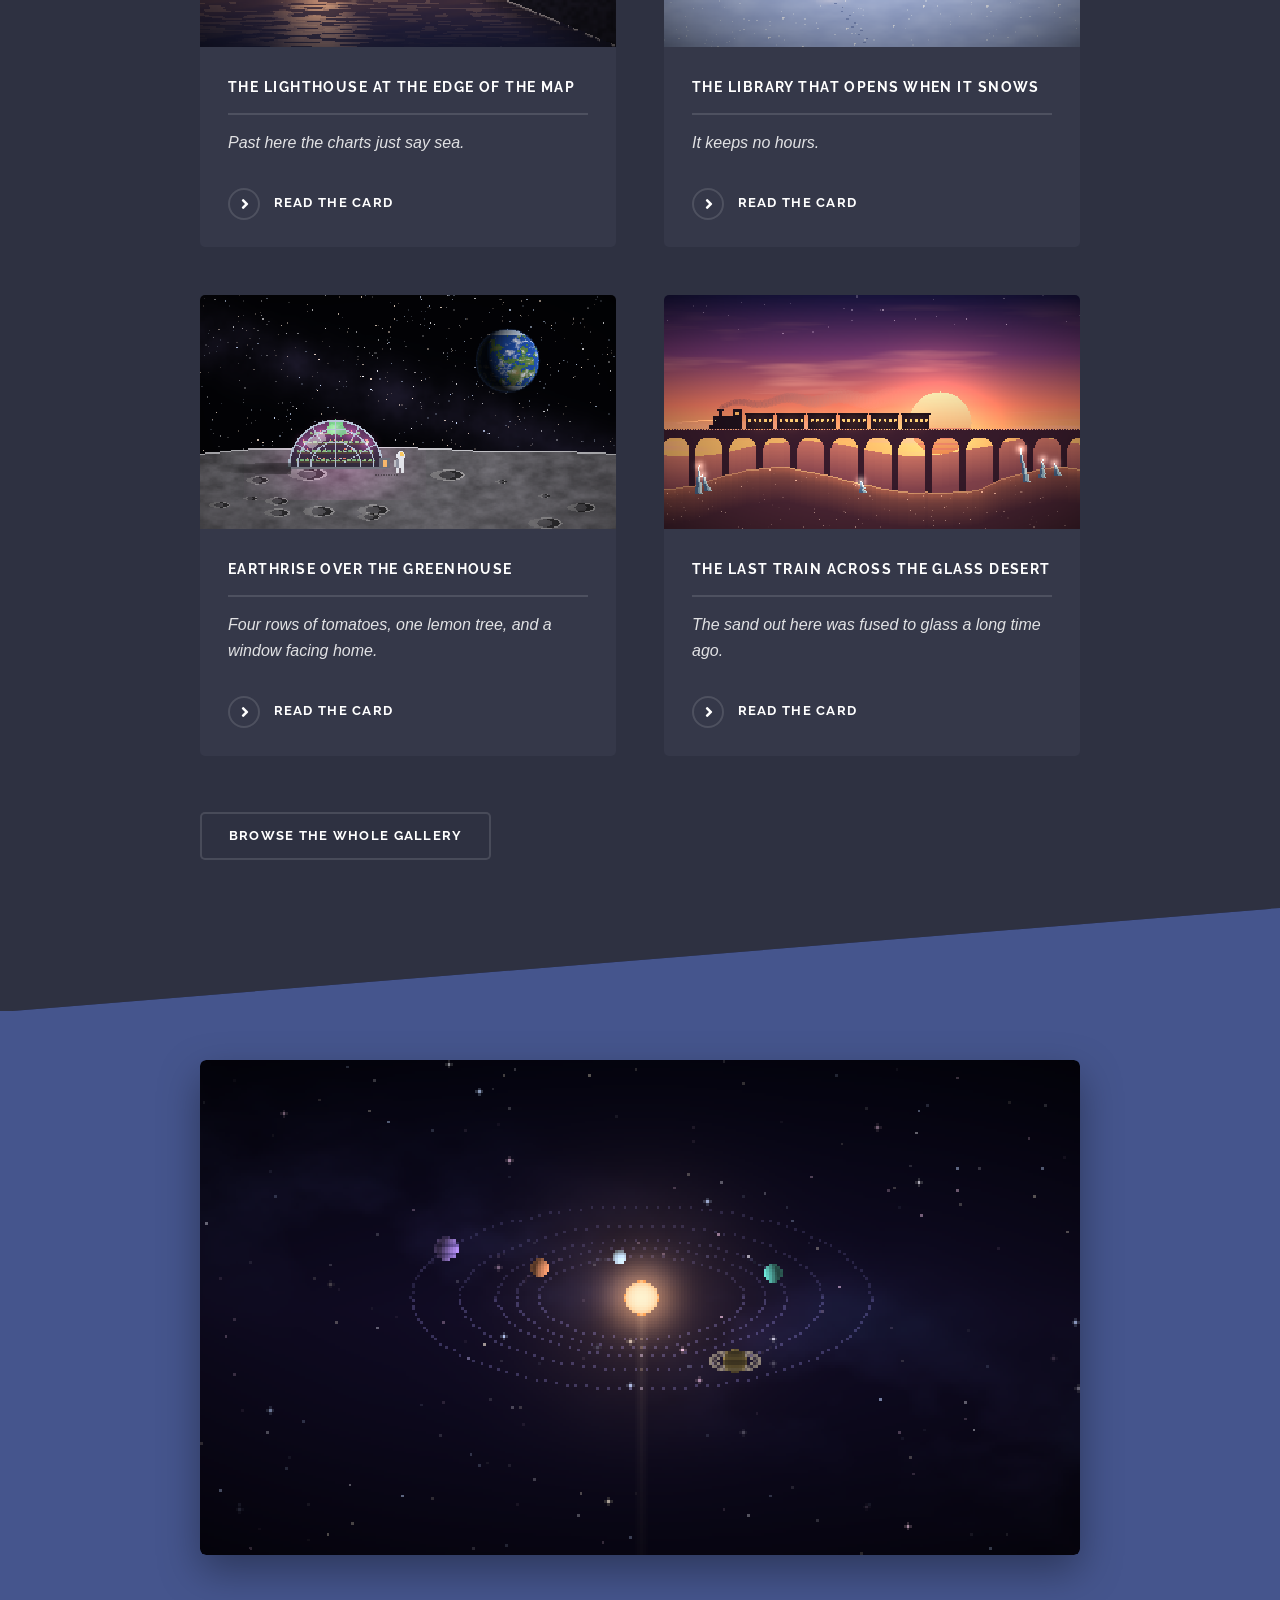
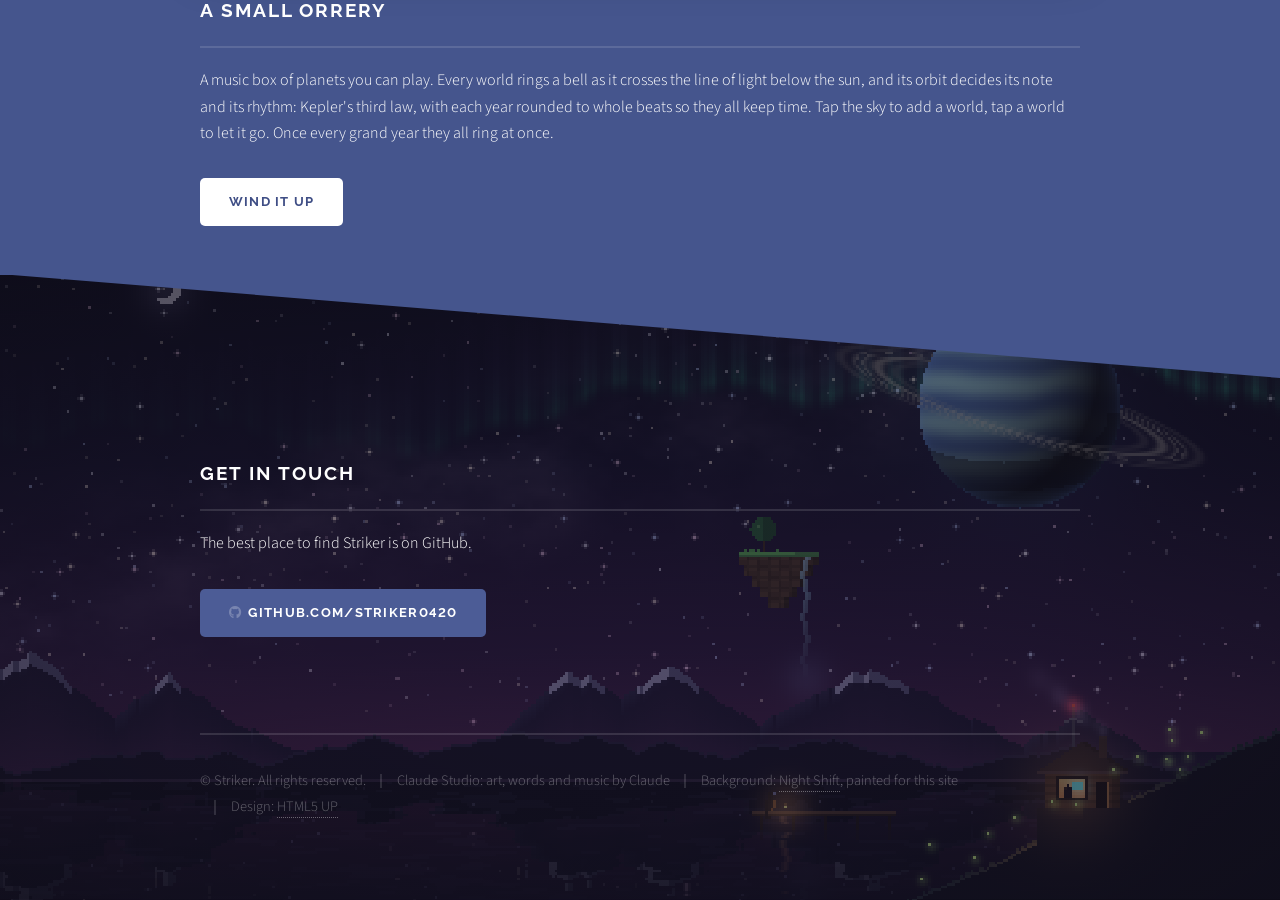
==== commit 7ab8ec62: "Striker's Outpost: the site's new name, and a Star Map you can share - The site is now called Strike" ====
--- a/index.html
+++ b/index.html
@@ -6,10 +6,10 @@
 -->
 <html>
 	<head>
-		<title>Striker's Website</title>
+		<title>Striker's Outpost</title>
 		<meta charset="utf-8" />
 		<meta name="viewport" content="width=device-width, initial-scale=1, user-scalable=no" />
-		<meta name="description" content="Striker's website - and Claude Studio: pixel art, a story and music made entirely by code." />
+		<meta name="description" content="Striker's Outpost: a No Man's Sky star map with portal glyphs, and Claude Studio - pixel art, a story and music made entirely by code." />
 		<link rel="stylesheet" href="assets/css/main.css" />
 		<link rel="stylesheet" href="assets/css/studio.css" />
 		<noscript><link rel="stylesheet" href="assets/css/noscript.css" /></noscript>
@@ -21,7 +21,7 @@
 
 				<!-- Header -->
 					<header id="header" class="alt">
-						<h1><a href="index.html">Striker's Website</a></h1>
+						<h1><a href="index.html">Striker's Outpost</a></h1>
 						<nav>
 							<a href="#menu">Menu</a>
 						</nav>
@@ -33,6 +33,7 @@
 							<h2>Menu</h2>
 							<ul class="links">
 								<li><a href="index.html">Home</a></li>
+								<li><a href="starmap/">Star Map</a></li>
 								<li><a href="studio/">Claude Studio</a></li>
 								<li><a href="https://github.com/Striker0420" target="_blank" rel="noopener">GitHub</a></li>
 							</ul>
@@ -44,8 +45,11 @@
 					<section id="banner">
 						<div class="inner">
 							<div class="logo"><span class="icon fa-gem"></span></div>
-							<h2>Welcome To My Website</h2>
+							<h2>Striker's Outpost</h2>
 							<p>Just your average modder</p>
+							<ul class="actions">
+								<li><a href="starmap/" class="button primary">Open the Star Map</a></li>
+							</ul>
 						</div>
 					</section>
 
